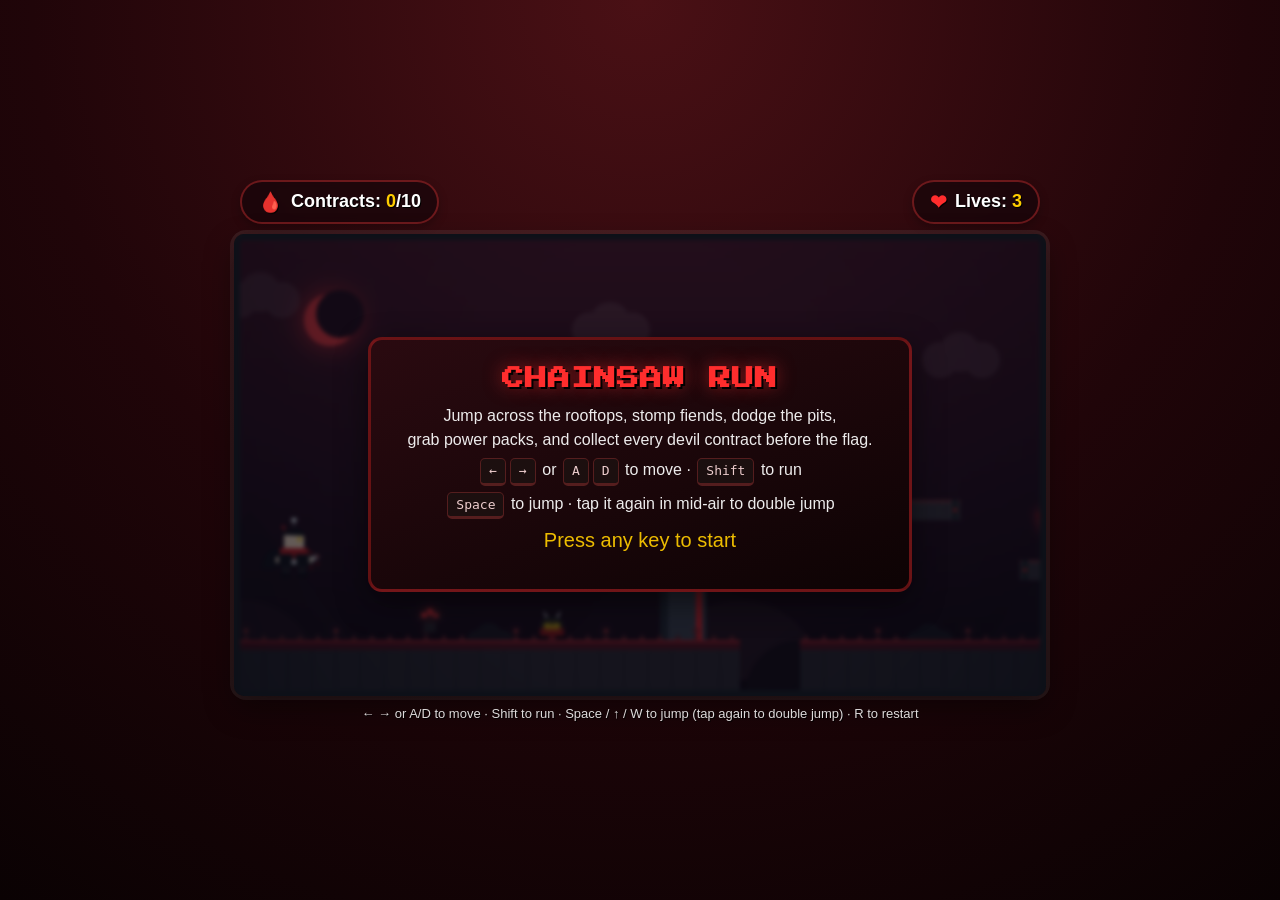
==== mariominigame.html @ 65b474d0 "Reskin start page and interface with Chainsaw Man-style chibi hero Retheme the title screen, HUD, an" ====
<!DOCTYPE html>
<html lang="en">
<head>
<meta charset="UTF-8">
<title>Chainsaw Run - Slice & Collect Contracts</title>
<link rel="preconnect" href="https://fonts.googleapis.com">
<link rel="preconnect" href="https://fonts.gstatic.com" crossorigin>
<link href="https://fonts.googleapis.com/css2?family=Press+Start+2P&display=swap" rel="stylesheet">
<style>
  :root {
    --panel-bg: rgba(20, 6, 10, 0.65);
    --panel-border: rgba(255, 60, 60, 0.35);
    --gold: #ffcc00;
    --accent: #ff2d2d;
  }
  * { box-sizing: border-box; }
  html, body {
    margin: 0;
    padding: 0;
    height: 100%;
    overflow: hidden;
    font-family: 'Trebuchet MS', Arial, sans-serif;
    background: radial-gradient(circle at 50% 0%, #4a1015 0%, #200509 55%, #0a0203 100%);
  }
  #gameWrap {
    display: flex;
    flex-direction: column;
    align-items: center;
    justify-content: center;
    height: 100%;
    gap: 10px;
  }
  #hud {
    width: 800px;
    max-width: 95vw;
    display: flex;
    justify-content: space-between;
    align-items: center;
  }
  .badge {
    display: flex;
    align-items: center;
    gap: 8px;
    background: var(--panel-bg);
    border: 2px solid var(--panel-border);
    backdrop-filter: blur(4px);
    color: #fff;
    padding: 8px 16px;
    border-radius: 999px;
    font-size: 18px;
    font-weight: bold;
    text-shadow: 1px 1px 0 #000;
    box-shadow: 0 4px 10px rgba(0,0,0,0.25);
  }
  .badge .icon { font-size: 20px; }
  .badge .value { color: var(--gold); }
  #hearts .heart { color: var(--accent); }
  #canvasWrap {
    position: relative;
    border-radius: 12px;
    box-shadow: 0 12px 30px rgba(0,0,0,0.4), 0 0 0 4px rgba(255,255,255,0.08);
  }
  canvas {
    background: linear-gradient(#3a0e14, #180508);
    border: 6px solid #1a1a1a;
    border-radius: 10px;
    display: block;
    max-width: 95vw;
    image-rendering: pixelated;
  }
  .overlay {
    position: absolute;
    inset: 0;
    display: none;
    align-items: center;
    justify-content: center;
    background: rgba(5, 10, 25, 0.55);
    border-radius: 10px;
    backdrop-filter: blur(2px);
  }
  .overlay.visible { display: flex; }
  .card {
    background: linear-gradient(160deg, #2a0a10, #0d0304);
    border: 3px solid rgba(255,45,45,0.35);
    border-radius: 14px;
    padding: 28px 36px;
    text-align: center;
    color: #fff;
    box-shadow: 0 10px 30px rgba(0,0,0,0.5);
    animation: pop 0.25s ease-out;
    max-width: 90%;
  }
  @keyframes pop {
    from { transform: scale(0.85); opacity: 0; }
    to { transform: scale(1); opacity: 1; }
  }
  .card h1 {
    font-family: 'Press Start 2P', monospace;
    font-size: 22px;
    margin: 0 0 14px;
    color: var(--accent);
    text-shadow: 2px 2px 0 #000, 0 0 18px rgba(255,45,45,0.55);
    letter-spacing: 1px;
  }
  .card p {
    margin: 6px 0;
    font-size: 16px;
    line-height: 1.5;
    opacity: 0.92;
  }
  .card .kbd {
    display: inline-block;
    background: #1c1010;
    border: 1px solid #5a2020;
    border-bottom-width: 3px;
    border-radius: 5px;
    padding: 2px 8px;
    font-size: 13px;
    font-family: monospace;
    color: #ffdede;
    margin: 0 2px;
  }
  .card .big {
    font-size: 20px;
    margin-top: 4px;
    color: var(--gold);
  }
  #controls {
    color: #fff;
    text-shadow: 1px 1px 0 #000;
    font-size: 13px;
    text-align: center;
    opacity: 0.85;
  }
</style>
</head>
<body>
<div id="gameWrap">
  <div id="hud">
    <div class="badge"><span class="icon">🩸</span><span>Contracts: <span class="value" id="starCount">0</span>/<span id="starTotal">0</span></span></div>
    <div class="badge" id="hearts"><span class="icon heart">❤</span><span>Lives: <span class="value" id="lives">3</span></span></div>
  </div>
  <div id="canvasWrap">
    <canvas id="game" width="800" height="450"></canvas>
    <div id="titleOverlay" class="overlay visible">
      <div class="card">
        <h1>CHAINSAW RUN</h1>
        <p>Jump across the rooftops, stomp fiends, dodge the pits,<br>grab power packs, and collect every devil contract before the flag.</p>
        <p><span class="kbd">&larr;</span><span class="kbd">&rarr;</span> or <span class="kbd">A</span><span class="kbd">D</span> to move &middot; <span class="kbd">Shift</span> to run</p>
        <p><span class="kbd">Space</span> to jump &middot; tap it again in mid-air to double jump</p>
        <p class="big">Press any key to start</p>
      </div>
    </div>
    <div id="msgOverlay" class="overlay">
      <div class="card">
        <h1 id="msgTitle">GAME OVER</h1>
        <p id="msgBody"></p>
        <p class="big">Press <span class="kbd">R</span> to restart</p>
      </div>
    </div>
  </div>
  <div id="controls">&larr; &rarr; or A/D to move &middot; Shift to run &middot; Space / &uarr; / W to jump (tap again to double jump) &middot; R to restart</div>
</div>

<script>
const canvas = document.getElementById('game');
const ctx = canvas.getContext('2d');
const starCountEl = document.getElementById('starCount');
const starTotalEl = document.getElementById('starTotal');
const livesEl = document.getElementById('lives');
const titleOverlay = document.getElementById('titleOverlay');
const msgOverlay = document.getElementById('msgOverlay');
const msgTitle = document.getElementById('msgTitle');
const msgBody = document.getElementById('msgBody');

const GRAVITY = 0.6;
const FRICTION = 0.8;
const WALK_SPEED = 4;
const RUN_SPEED = 7.5;
const JUMP_FORCE = -12.5;
const DOUBLE_JUMP_FORCE = -10.5;

// World is wider than the canvas; camera scrolls horizontally.
const WORLD_WIDTH = 2400;
const GROUND_Y = 400;

let keys = {};
window.addEventListener('keydown', e => {
  keys[e.key.toLowerCase()] = true;
  if (e.key === ' ') e.preventDefault();

  if (gameState === 'title' && e.key.toLowerCase() !== 'r') {
    gameState = 'playing';
    titleOverlay.classList.remove('visible');
    jumpKeyWasDown = true; // don't let the key that starts the game also count as a jump
  }
  if (e.key.toLowerCase() === 'r') restart();
});
window.addEventListener('keyup', e => keys[e.key.toLowerCase()] = false);
canvas.addEventListener('click', () => {
  if (gameState === 'title') {
    gameState = 'playing';
    titleOverlay.classList.remove('visible');
  }
});

// ---- Level layout ----
// Platforms: x, y, width, height
const platforms = [
  { x: 0,    y: GROUND_Y, w: 500,  h: 50 },
  { x: 560,  y: GROUND_Y, w: 260,  h: 50 },
  { x: 900,  y: GROUND_Y, w: 400,  h: 50 },
  { x: 1380, y: GROUND_Y, w: 300,  h: 50 },
  { x: 1760, y: GROUND_Y, w: 640,  h: 50 },
  // floating platforms
  { x: 250,  y: 300, w: 100, h: 20 },
  { x: 620,  y: 260, w: 100, h: 20 },
  { x: 780,  y: 320, w: 90,  h: 20 },
  { x: 1000, y: 280, w: 110, h: 20 },
  { x: 1200, y: 220, w: 100, h: 20 },
  { x: 1450, y: 300, w: 100, h: 20 },
  { x: 1600, y: 240, w: 100, h: 20 },
  { x: 1900, y: 300, w: 120, h: 20 },
  { x: 2100, y: 250, w: 100, h: 20 },
];

// Gaps (pits) - defined as x ranges where there's no ground so falling = death
const pits = [
  { x1: 500, x2: 560 },
  { x1: 820, x2: 900 },
  { x1: 1300, x2: 1380 },
  { x1: 1680, x2: 1760 },
];

// Stars to collect
let stars = [
  { x: 280, y: 260, taken: false },
  { x: 650, y: 220, taken: false },
  { x: 810, y: 280, taken: false },
  { x: 1030, y: 240, taken: false },
  { x: 1230, y: 180, taken: false },
  { x: 1480, y: 260, taken: false },
  { x: 1630, y: 200, taken: false },
  { x: 1930, y: 260, taken: false },
  { x: 2130, y: 210, taken: false },
  { x: 2300, y: 350, taken: false },
];
starTotalEl.textContent = stars.length;

// Mushrooms: grow the player and grant one hit of protection against enemies
let mushrooms = [
  { x: 190, y: GROUND_Y - 20, taken: false },
  { x: 950, y: GROUND_Y - 20, taken: false },
  { x: 1420, y: 270, taken: false },
  { x: 2000, y: GROUND_Y - 20, taken: false },
];

// Goombas that patrol a fixed range and must be jumped on or avoided
const PLAYER_SMALL = { w: 28, h: 36 };
const PLAYER_BIG = { w: 30, h: 48 };
const ENEMY_SPEED = 1.3;
function makeEnemies() {
  return [
    { x: 300, y: GROUND_Y - 24, w: 24, h: 24, minX: 260, maxX: 460, vx: ENEMY_SPEED, alive: true },
    { x: 950, y: GROUND_Y - 24, w: 24, h: 24, minX: 910, maxX: 1260, vx: ENEMY_SPEED, alive: true },
    { x: 1420, y: GROUND_Y - 24, w: 24, h: 24, minX: 1390, maxX: 1650, vx: -ENEMY_SPEED, alive: true },
    { x: 1900, y: GROUND_Y - 24, w: 24, h: 24, minX: 1780, maxX: 2350, vx: ENEMY_SPEED, alive: true },
  ];
}
let enemies = makeEnemies();

// Simple flagpole goal at the end
const goal = { x: 2350, y: 250, w: 20, h: 150 };

let camX = 0;
let gameState = 'title'; // title, playing, won, dead
let particles = [];
let jumpKeyWasDown = false;

function createPlayer() {
  return {
    x: 40, y: 300, w: PLAYER_SMALL.w, h: PLAYER_SMALL.h,
    vx: 0, vy: 0,
    onGround: false,
    facing: 1,
    starsCollected: 0,
    lives: 3,
    walkPhase: 0,
    jumpsUsed: 0,
    big: false,
    invuln: 0,
  };
}
let player = createPlayer();

function resetPlayerPosition(p) {
  p.x = 40; p.y = 300; p.vx = 0; p.vy = 0;
}

function growPlayer(p) {
  if (p.big) return;
  p.big = true;
  const oldH = p.h;
  p.w = PLAYER_BIG.w;
  p.h = PLAYER_BIG.h;
  p.y -= (p.h - oldH);
}

function shrinkPlayer(p) {
  if (!p.big) return;
  p.big = false;
  const oldH = p.h;
  p.w = PLAYER_SMALL.w;
  p.h = PLAYER_SMALL.h;
  p.y += (oldH - p.h);
}

function rectsOverlap(a, b) {
  return a.x < b.x + b.w && a.x + a.w > b.x && a.y < b.y + b.h && a.y + a.h > b.y;
}

function spawnBurst(x, y, color) {
  for (let i = 0; i < 10; i++) {
    const angle = (Math.PI * 2 / 10) * i;
    particles.push({
      x, y,
      vx: Math.cos(angle) * (1.5 + Math.random() * 1.5),
      vy: Math.sin(angle) * (1.5 + Math.random() * 1.5),
      life: 1,
      color,
    });
  }
}

function updateParticles() {
  for (const p of particles) {
    p.x += p.vx;
    p.y += p.vy;
    p.vy += 0.1;
    p.life -= 0.03;
  }
  particles = particles.filter(p => p.life > 0);
}

function update() {
  if (gameState !== 'playing') { updateParticles(); return; }

  const running = keys['shift'];
  const maxSpeed = running ? RUN_SPEED : WALK_SPEED;

  // Horizontal input
  let moving = false;
  if (keys['arrowleft'] || keys['a']) {
    player.vx -= running ? 1.6 : 1;
    player.facing = -1;
    moving = true;
  }
  if (keys['arrowright'] || keys['d']) {
    player.vx += running ? 1.6 : 1;
    player.facing = 1;
    moving = true;
  }
  player.vx *= FRICTION;
  if (Math.abs(player.vx) > maxSpeed) player.vx = maxSpeed * Math.sign(player.vx);

  if (moving && player.onGround) player.walkPhase += running ? 0.55 : 0.35;

  // Jump / double jump (edge-triggered so holding the key doesn't chain-jump)
  const jumpPressed = keys['arrowup'] || keys['w'] || keys[' '];
  if (jumpPressed && !jumpKeyWasDown) {
    if (player.onGround) {
      player.vy = JUMP_FORCE;
      player.onGround = false;
      player.jumpsUsed = 1;
    } else if (player.jumpsUsed < 2) {
      player.vy = DOUBLE_JUMP_FORCE;
      player.jumpsUsed = 2;
      spawnBurst(player.x - camX + player.w / 2, player.y + player.h / 2, '255, 255, 255');
    }
  }
  jumpKeyWasDown = jumpPressed;

  // Gravity
  player.vy += GRAVITY;
  if (player.vy > 15) player.vy = 15;

  // Move horizontally then resolve collisions
  player.x += player.vx;
  player.onGround = false;

  for (const p of platforms) {
    if (rectsOverlap(player, p)) {
      // Resolve based on overlap direction (simple approach)
      const overlapLeft = (player.x + player.w) - p.x;
      const overlapRight = (p.x + p.w) - player.x;
      if (player.vx > 0 && overlapLeft < 20) {
        player.x = p.x - player.w;
      } else if (player.vx < 0 && overlapRight < 20) {
        player.x = p.x + p.w;
      }
    }
  }

  // Move vertically then resolve collisions
  player.y += player.vy;
  for (const p of platforms) {
    if (rectsOverlap(player, p)) {
      if (player.vy > 0) {
        // landing on top
        player.y = p.y - player.h;
        player.vy = 0;
        player.onGround = true;
        player.jumpsUsed = 0;
      } else if (player.vy < 0) {
        // hit head
        player.y = p.y + p.h;
        player.vy = 0;
      }
    }
  }

  // Fell into a pit or off the world -> lose a life
  const inPit = pits.some(pit => player.x + player.w/2 > pit.x1 && player.x + player.w/2 < pit.x2);
  if (player.y > 500 || (inPit && player.y > GROUND_Y)) {
    loseLife();
  }

  // World bounds
  if (player.x < 0) player.x = 0;
  if (player.x + player.w > WORLD_WIDTH) player.x = WORLD_WIDTH - player.w;

  // Star collection
  for (const s of stars) {
    if (!s.taken) {
      const starBox = { x: s.x - 12, y: s.y - 12, w: 24, h: 24 };
      if (rectsOverlap(player, starBox)) {
        s.taken = true;
        player.starsCollected++;
        starCountEl.textContent = player.starsCollected;
        spawnBurst(s.x - camX, s.y, '255, 45, 45');
      }
    }
  }

  // Mushroom collection - grows the player and grants a hit of protection
  for (const m of mushrooms) {
    if (!m.taken) {
      const mBox = { x: m.x - 12, y: m.y - 12, w: 24, h: 24 };
      if (rectsOverlap(player, mBox)) {
        m.taken = true;
        growPlayer(player);
        spawnBurst(m.x - camX, m.y, '220, 60, 60');
      }
    }
  }

  if (player.invuln > 0) player.invuln--;

  // Enemies: patrol, get stomped from above, or damage the player on contact
  for (const en of enemies) {
    if (!en.alive) continue;
    en.x += en.vx;
    if (en.x < en.minX) { en.x = en.minX; en.vx = Math.abs(en.vx); }
    if (en.x + en.w > en.maxX) { en.x = en.maxX - en.w; en.vx = -Math.abs(en.vx); }

    if (rectsOverlap(player, en)) {
      const stomping = player.vy > 0 && (player.y + player.h - en.y) < 14;
      if (stomping) {
        en.alive = false;
        player.vy = JUMP_FORCE * 0.55;
        spawnBurst(en.x - camX + en.w / 2, en.y, '120, 20, 20');
      } else if (player.invuln <= 0) {
        const knockDir = (player.x + player.w / 2 < en.x + en.w / 2) ? -1 : 1;
        if (player.big) {
          shrinkPlayer(player);
          player.invuln = 90;
          player.vx = knockDir * 6;
          player.vy = -6;
        } else {
          loseLife();
          player.invuln = 90;
          player.vx = knockDir * 6;
          player.vy = -6;
        }
      }
    }
  }

  // Goal check
  if (rectsOverlap(player, goal)) {
    winGame();
  }

  // Camera follows player, clamped to world
  camX = player.x - 300;
  if (camX < 0) camX = 0;
  if (camX > WORLD_WIDTH - canvas.width) camX = WORLD_WIDTH - canvas.width;

  updateParticles();
}

function loseLife() {
  player.lives--;
  livesEl.textContent = player.lives;
  if (player.lives <= 0) {
    gameState = 'dead';
    showMessage('GAME OVER', 'You ran out of lives. Contracts collected: ' + player.starsCollected + '/' + stars.length);
  } else {
    resetPlayerPosition(player);
    shrinkPlayer(player);
    player.invuln = 90;
  }
}

function winGame() {
  gameState = 'won';
  showMessage('CONTRACT CLEARED!', 'You reached the flag with ' + player.starsCollected + '/' + stars.length + ' contracts.');
}

function showMessage(title, body) {
  msgTitle.textContent = title;
  msgBody.textContent = body;
  msgOverlay.classList.add('visible');
}
function hideMessage() {
  msgOverlay.classList.remove('visible');
}

function restart() {
  player = createPlayer();
  stars.forEach(s => s.taken = false);
  mushrooms.forEach(m => m.taken = false);
  enemies = makeEnemies();
  starCountEl.textContent = 0;
  livesEl.textContent = player.lives;
  particles = [];
  jumpKeyWasDown = false;
  gameState = 'playing';
  titleOverlay.classList.remove('visible');
  hideMessage();
}

function drawSky() {
  const grad = ctx.createLinearGradient(0, 0, 0, canvas.height);
  grad.addColorStop(0, '#4a1420');
  grad.addColorStop(0.55, '#2a0d16');
  grad.addColorStop(1, '#130509');
  ctx.fillStyle = grad;
  ctx.fillRect(0, 0, canvas.width, canvas.height);
}

function drawSun() {
  ctx.save();
  ctx.translate(90, 80);
  ctx.fillStyle = 'rgba(255, 60, 60, 0.85)';
  ctx.shadowColor = 'rgba(255, 45, 45, 0.9)';
  ctx.shadowBlur = 28;
  ctx.beginPath();
  ctx.arc(0, 0, 26, 0, Math.PI * 2);
  ctx.fill();
  // crescent shadow bite to read as a blood moon
  ctx.shadowBlur = 0;
  ctx.fillStyle = '#2a0d16';
  ctx.beginPath();
  ctx.arc(10, -6, 24, 0, Math.PI * 2);
  ctx.fill();
  ctx.restore();
}

function drawBirds(t) {
  ctx.strokeStyle = 'rgba(255, 45, 45, 0.35)';
  ctx.lineWidth = 2;
  for (let i = 0; i < 4; i++) {
    const bx = (i * 300 - camX * 0.6 + t / 40) % (WORLD_WIDTH + 300) - 50;
    const by = 100 + (i % 2) * 40 + Math.sin(t / 400 + i) * 6;
    ctx.beginPath();
    ctx.moveTo(bx - 8, by);
    ctx.quadraticCurveTo(bx - 4, by - 6, bx, by);
    ctx.quadraticCurveTo(bx + 4, by - 6, bx + 8, by);
    ctx.stroke();
  }
}

function drawMountains() {
  ctx.fillStyle = 'rgba(30, 12, 18, 0.6)';
  for (let i = 0; i < 5; i++) {
    const mx = (i * 420 - camX * 0.15) % (WORLD_WIDTH + 420) - 100;
    ctx.beginPath();
    ctx.moveTo(mx, GROUND_Y + 10);
    ctx.lineTo(mx + 110, GROUND_Y - 130);
    ctx.lineTo(mx + 220, GROUND_Y + 10);
    ctx.closePath();
    ctx.fill();
  }
}

function drawBackgroundPipes() {
  const pipeXs = [420, 1150, 1980];
  for (const px of pipeXs) {
    const drawX = px - camX * 0.55;
    if (drawX < -80 || drawX > canvas.width + 80) continue;
    const pw = 46, ph = 90, py = GROUND_Y - ph + 20;
    ctx.fillStyle = '#3a3a3f';
    ctx.fillRect(drawX, py + 14, pw, ph - 14);
    ctx.fillStyle = '#232326';
    ctx.fillRect(drawX, py + 14, 8, ph - 14);
    ctx.fillStyle = '#c81e1e';
    ctx.fillRect(drawX + pw - 10, py + 14, 6, ph - 14);
    ctx.fillStyle = '#3a3a3f';
    ctx.fillRect(drawX - 6, py, pw + 12, 18);
    ctx.fillStyle = '#232326';
    ctx.fillRect(drawX - 6, py, 8, 18);
    ctx.fillStyle = '#c81e1e';
    ctx.fillRect(drawX + pw - 4, py, 6, 18);
  }
}

function drawCastle() {
  const baseX = goal.x + 90 - camX;
  if (baseX < -200 || baseX > canvas.width + 200) return;
  const w = 170, h = 130, y = GROUND_Y - h + 20;
  ctx.fillStyle = '#3a2c30';
  ctx.fillRect(baseX, y, w, h);
  ctx.fillStyle = 'rgba(255,45,45,0.06)';
  for (let bx = 0; bx < w; bx += 20) ctx.fillRect(baseX + bx, y, 1, h);
  // crenellations
  ctx.fillStyle = '#3a2c30';
  for (let cx = 0; cx < w; cx += 24) {
    ctx.fillRect(baseX + cx, y - 14, 16, 14);
  }
  // door
  ctx.fillStyle = '#0d0607';
  ctx.beginPath();
  ctx.moveTo(baseX + w/2 - 16, y + h);
  ctx.lineTo(baseX + w/2 - 16, y + h - 40);
  ctx.quadraticCurveTo(baseX + w/2, y + h - 60, baseX + w/2 + 16, y + h - 40);
  ctx.lineTo(baseX + w/2 + 16, y + h);
  ctx.closePath();
  ctx.fill();
  // small side tower
  ctx.fillStyle = '#2c2124';
  ctx.fillRect(baseX - 30, y + 30, 30, h - 30);
  for (let cx = 0; cx < 30; cx += 15) ctx.fillRect(baseX - 30 + cx, y + 16, 12, 14);
  // glowing red window
  ctx.fillStyle = '#ff2d2d';
  ctx.shadowColor = 'rgba(255,45,45,0.8)';
  ctx.shadowBlur = 10;
  ctx.fillRect(baseX + w/2 - 8, y + 24, 16, 16);
  ctx.shadowBlur = 0;
}

function drawBackgroundHills() {
  ctx.fillStyle = '#241014';
  for (let i = 0; i < 6; i++) {
    const hx = (i * 500 - camX * 0.3) % (WORLD_WIDTH + 500);
    ctx.beginPath();
    ctx.arc(hx, GROUND_Y + 40, 80, Math.PI, 0);
    ctx.fill();
  }
  ctx.fillStyle = '#180a0d';
  for (let i = 0; i < 6; i++) {
    const hx = (i * 500 - camX * 0.3) % (WORLD_WIDTH + 500) + 60;
    ctx.beginPath();
    ctx.arc(hx, GROUND_Y + 55, 55, Math.PI, 0);
    ctx.fill();
  }
  // smog haze drifting in place of clouds
  ctx.fillStyle = 'rgba(120, 80, 90, 0.35)';
  for (let i = 0; i < 8; i++) {
    const cx = (i * 350 - camX * 0.5) % (WORLD_WIDTH + 350);
    const cy = 60 + (i % 3) * 30;
    drawCloud(cx, cy);
  }
}

function drawCloud(x, y) {
  ctx.beginPath();
  ctx.arc(x, y, 18, 0, Math.PI * 2);
  ctx.arc(x + 20, y - 8, 20, 0, Math.PI * 2);
  ctx.arc(x + 42, y, 18, 0, Math.PI * 2);
  ctx.fill();
}

function drawBush(drawX, y) {
  ctx.fillStyle = '#1e1618';
  ctx.beginPath();
  ctx.arc(drawX, y, 10, Math.PI, 0);
  ctx.arc(drawX + 12, y - 4, 13, Math.PI, 0);
  ctx.arc(drawX + 26, y, 10, Math.PI, 0);
  ctx.fill();
}

function drawPlatforms() {
  for (const p of platforms) {
    const drawX = p.x - camX;
    if (drawX + p.w < 0 || drawX > canvas.width) continue;
    const isGround = p.y === GROUND_Y;

    if (isGround) {
      // cracked concrete street with rebar seams
      ctx.fillStyle = '#2b2325';
      ctx.fillRect(drawX, p.y, p.w, p.h);
      ctx.strokeStyle = 'rgba(0,0,0,0.3)';
      ctx.lineWidth = 1;
      for (let bx = 0; bx < p.w; bx += 24) {
        ctx.beginPath();
        ctx.moveTo(drawX + bx, p.y + 10);
        ctx.lineTo(drawX + bx, p.y + p.h);
        ctx.stroke();
      }
      ctx.fillStyle = '#4a1015';
      ctx.fillRect(drawX, p.y, p.w, 10);
      ctx.fillStyle = 'rgba(255,45,45,0.35)';
      ctx.fillRect(drawX, p.y, p.w, 3);

      // rusty spikes + occasional warning-light along the top edge
      for (let gx = 6; gx < p.w - 6; gx += 18) {
        const wx = p.x + gx;
        ctx.fillStyle = '#5a2020';
        ctx.beginPath();
        ctx.moveTo(drawX + gx - 3, p.y);
        ctx.lineTo(drawX + gx, p.y - 6);
        ctx.lineTo(drawX + gx + 3, p.y);
        ctx.fill();
        if (Math.floor(wx / 18) % 5 === 0) {
          ctx.fillStyle = '#1a1a1a';
          ctx.beginPath();
          ctx.arc(drawX + gx, p.y - 9, 3, 0, Math.PI * 2);
          ctx.fill();
          ctx.fillStyle = '#ff2d2d';
          ctx.shadowColor = 'rgba(255,45,45,0.9)';
          ctx.shadowBlur = 6;
          ctx.beginPath();
          ctx.arc(drawX + gx, p.y - 9, 1.4, 0, Math.PI * 2);
          ctx.fill();
          ctx.shadowBlur = 0;
        }
      }
      // foreground debris pile every so often
      if (p.w > 90) drawBush(drawX + p.w / 2 - 13, p.y);
    } else {
      // floating scaffolding platform
      ctx.fillStyle = '#3f3436';
      ctx.fillRect(drawX, p.y, p.w, p.h);
      ctx.strokeStyle = 'rgba(0,0,0,0.3)';
      ctx.lineWidth = 1;
      for (let gy = 4; gy < p.h; gy += 6) {
        ctx.beginPath();
        ctx.moveTo(drawX + 3, p.y + gy);
        ctx.lineTo(drawX + p.w - 3, p.y + gy);
        ctx.stroke();
      }
      ctx.fillStyle = 'rgba(255,45,45,0.25)';
      ctx.fillRect(drawX, p.y, p.w, 3);
      // metal end brackets
      ctx.fillStyle = '#232323';
      ctx.fillRect(drawX + 2, p.y, 6, p.h);
      ctx.fillRect(drawX + p.w - 8, p.y, 6, p.h);
      ctx.fillStyle = '#c81e1e';
      ctx.beginPath();
      ctx.arc(drawX + 5, p.y + p.h / 2, 2, 0, Math.PI * 2);
      ctx.arc(drawX + p.w - 5, p.y + p.h / 2, 2, 0, Math.PI * 2);
      ctx.fill();
    }
  }
}

function drawStar(x, y, taken, t) {
  if (taken) return;
  const drawX = x - camX;
  if (drawX < -30 || drawX > canvas.width + 30) return;
  const bob = Math.sin(t / 300 + x) * 4;
  const scale = 1 + Math.sin(t / 200 + x) * 0.12;
  ctx.save();
  ctx.translate(drawX, y + bob);
  ctx.scale(scale, scale);
  ctx.shadowColor = 'rgba(255, 45, 45, 0.85)';
  ctx.shadowBlur = 12;
  ctx.fillStyle = '#ff2d2d';
  ctx.strokeStyle = '#7a0d0d';
  ctx.lineWidth = 2;
  ctx.beginPath();
  for (let i = 0; i < 5; i++) {
    const angle = (Math.PI * 2 / 5) * i - Math.PI / 2;
    const outerX = Math.cos(angle) * 12;
    const outerY = Math.sin(angle) * 12;
    const innerAngle = angle + Math.PI / 5;
    const innerX = Math.cos(innerAngle) * 5;
    const innerY = Math.sin(innerAngle) * 5;
    if (i === 0) ctx.moveTo(outerX, outerY);
    else ctx.lineTo(outerX, outerY);
    ctx.lineTo(innerX, innerY);
  }
  ctx.closePath();
  ctx.fill();
  ctx.stroke();
  ctx.restore();
}

function drawParticles() {
  for (const p of particles) {
    ctx.fillStyle = `rgba(${p.color}, ${Math.max(p.life, 0)})`;
    ctx.beginPath();
    ctx.arc(p.x, p.y, 3, 0, Math.PI * 2);
    ctx.fill();
  }
}

function drawMushroom(x, y, taken) {
  if (taken) return;
  const drawX = x - camX;
  if (drawX < -30 || drawX > canvas.width + 30) return;
  ctx.save();
  ctx.translate(drawX, y);
  // canister body
  ctx.fillStyle = '#2a2020';
  ctx.fillRect(-6, 2, 12, 10);
  // devil-pact cap, glowing red
  ctx.fillStyle = '#1a1414';
  ctx.beginPath();
  ctx.arc(0, 0, 12, Math.PI, 0);
  ctx.fill();
  ctx.fillStyle = '#ff2d2d';
  ctx.shadowColor = 'rgba(255,45,45,0.9)';
  ctx.shadowBlur = 8;
  ctx.beginPath();
  ctx.arc(-6, -5, 2.6, 0, Math.PI * 2);
  ctx.arc(6, -5, 2.6, 0, Math.PI * 2);
  ctx.arc(0, -9, 2.6, 0, Math.PI * 2);
  ctx.fill();
  ctx.shadowBlur = 0;
  ctx.restore();
}

function drawEnemies() {
  for (const en of enemies) {
    if (!en.alive) continue;
    const drawX = en.x - camX;
    if (drawX + en.w < 0 || drawX > canvas.width) continue;
    ctx.save();
    ctx.translate(drawX + en.w / 2, en.y + en.h / 2);
    // small horns
    ctx.fillStyle = '#e8e8e8';
    ctx.beginPath();
    ctx.moveTo(-6, -en.h / 2 + 2); ctx.lineTo(-9, -en.h / 2 - 6); ctx.lineTo(-3, -en.h / 2 + 3);
    ctx.moveTo(6, -en.h / 2 + 2); ctx.lineTo(9, -en.h / 2 - 6); ctx.lineTo(3, -en.h / 2 + 3);
    ctx.fill();
    // body
    ctx.fillStyle = '#1a1414';
    ctx.beginPath();
    ctx.arc(0, 0, en.w / 2, Math.PI, 0);
    ctx.fill();
    ctx.fillStyle = '#7a1010';
    ctx.fillRect(-en.w / 2, 0, en.w, en.h / 2 - 2);
    // feet
    ctx.fillStyle = '#0d0808';
    ctx.fillRect(-en.w / 2, en.h / 2 - 4, 8, 4);
    ctx.fillRect(en.w / 2 - 8, en.h / 2 - 4, 8, 4);
    // glowing eyes
    ctx.fillStyle = '#ffcc00';
    ctx.shadowColor = 'rgba(255,204,0,0.9)';
    ctx.shadowBlur = 5;
    ctx.beginPath();
    ctx.arc(-4, -2, 3, 0, Math.PI * 2);
    ctx.arc(4, -2, 3, 0, Math.PI * 2);
    ctx.fill();
    ctx.shadowBlur = 0;
    ctx.fillStyle = '#1a1a1a';
    ctx.beginPath();
    ctx.arc(-4, -1, 1.4, 0, Math.PI * 2);
    ctx.arc(4, -1, 1.4, 0, Math.PI * 2);
    ctx.fill();
    // angry brows
    ctx.strokeStyle = '#1a1a1a';
    ctx.lineWidth = 1.5;
    ctx.beginPath();
    ctx.moveTo(-7, -6); ctx.lineTo(-1, -4);
    ctx.moveTo(7, -6); ctx.lineTo(1, -4);
    ctx.stroke();
    ctx.restore();
  }
}

function drawGoalFlag() {
  const drawX = goal.x - camX;
  ctx.fillStyle = '#3a3a3f';
  ctx.fillRect(drawX, goal.y - goal.h + 20, 4, goal.h);
  ctx.beginPath();
  ctx.arc(drawX + 2, goal.y - goal.h + 18, 5, 0, Math.PI * 2);
  ctx.fillStyle = '#ff2d2d';
  ctx.shadowColor = 'rgba(255,45,45,0.9)';
  ctx.shadowBlur = 10;
  ctx.fill();
  ctx.shadowBlur = 0;
  ctx.fillStyle = '#161113';
  const wave = Math.sin(Date.now() / 250) * 4;
  ctx.beginPath();
  ctx.moveTo(drawX + 4, goal.y - goal.h + 25);
  ctx.quadraticCurveTo(drawX + 20 + wave, goal.y - goal.h + 31, drawX + 34, goal.y - goal.h + 38);
  ctx.quadraticCurveTo(drawX + 20 + wave, goal.y - goal.h + 45, drawX + 4, goal.y - goal.h + 51);
  ctx.closePath();
  ctx.fill();
  // chainsaw-tooth emblem on the flag
  ctx.strokeStyle = '#ff2d2d';
  ctx.lineWidth = 2;
  ctx.beginPath();
  ctx.moveTo(drawX + 10, goal.y - goal.h + 38);
  ctx.lineTo(drawX + 26, goal.y - goal.h + 38);
  ctx.stroke();
  for (let tx = 10; tx < 26; tx += 4) {
    ctx.beginPath();
    ctx.moveTo(drawX + tx, goal.y - goal.h + 38);
    ctx.lineTo(drawX + tx + 2, goal.y - goal.h + 34);
    ctx.stroke();
  }
}

function drawPlayer() {
  const drawX = player.x - camX;
  const drawY = player.y;
  const squash = Math.max(-0.25, Math.min(0.25, player.vy / 30));
  ctx.save();
  ctx.translate(drawX + player.w / 2, drawY + player.h / 2);
  ctx.scale(player.facing * (1 - squash * 0.3), 1 + squash * 0.3);

  const legSwing = player.onGround ? Math.sin(player.walkPhase) * 6 : 0;
  const w = player.w, h = player.h;
  const jacketFlap = Math.sin(Date.now() / 150) * 5 + player.vx * 1.5;
  const chainSpin = Date.now() / 40;

  // trailing jacket hem, behind the body
  ctx.fillStyle = '#161113';
  ctx.beginPath();
  ctx.moveTo(-w/2 + 2, -h/2 + 10);
  ctx.quadraticCurveTo(-w/2 - 10 - jacketFlap, -h/2 + 4, -w/2 - 14 - jacketFlap, h/2 - 8);
  ctx.quadraticCurveTo(-w/2 - 4, h/2 - 4, -w/2 + 2, h/2 - 14);
  ctx.closePath();
  ctx.fill();

  // boots
  ctx.fillStyle = '#0d0808';
  ctx.fillRect(-w/2 + 1, h/2 - 5 + Math.max(0, -legSwing * 0.3), 9, 6);
  ctx.fillRect(w/2 - 10, h/2 - 5 + Math.max(0, legSwing * 0.3), 9, 6);

  // legs (dark trousers)
  ctx.fillStyle = '#231a1c';
  ctx.fillRect(-w/2 + 2, h/2 - 13, 8, 11 + legSwing * 0.3);
  ctx.fillRect(w/2 - 10, h/2 - 13, 8, 11 - legSwing * 0.3);

  // hands
  ctx.fillStyle = '#ffe0c2';
  ctx.beginPath();
  ctx.arc(-w/2 - 1, 2 + legSwing * 0.4, 3.5, 0, Math.PI * 2);
  ctx.fill();

  // spinning chainsaw blade in the trailing hand, chibi mascot style
  ctx.save();
  ctx.translate(w/2 + 3, 2 - legSwing * 0.4);
  ctx.rotate(chainSpin);
  ctx.fillStyle = '#c9c9c9';
  ctx.fillRect(-2, -9, 4, 18);
  ctx.fillStyle = '#7a1010';
  for (let i = 0; i < 6; i++) {
    ctx.save();
    ctx.rotate((Math.PI * 2 / 6) * i);
    ctx.fillRect(-1.5, -9, 3, 3);
    ctx.restore();
  }
  ctx.restore();
  ctx.fillStyle = '#ffe0c2';
  ctx.beginPath();
  ctx.arc(w/2 + 1, 2 - legSwing * 0.4, 3.5, 0, Math.PI * 2);
  ctx.fill();

  // short black-and-red devil jacket
  ctx.fillStyle = '#161113';
  ctx.beginPath();
  ctx.moveTo(-w/2, -h/2 + 8);
  ctx.lineTo(-w/2 - 2, h/2 - 10);
  ctx.lineTo(w/2 + 2, h/2 - 10);
  ctx.lineTo(w/2, -h/2 + 8);
  ctx.closePath();
  ctx.fill();
  ctx.fillStyle = '#c81e1e';
  ctx.fillRect(-w/2, -h/2 + 8, w, 6);
  // ripcord chest zipper
  ctx.strokeStyle = '#ff2d2d';
  ctx.lineWidth = 1.5;
  ctx.beginPath();
  ctx.moveTo(0, -h/2 + 14);
  ctx.lineTo(0, h/2 - 12);
  ctx.stroke();
  ctx.fillStyle = '#e8e8e8';
  ctx.beginPath();
  ctx.arc(0, h/2 - 14, 2.5, 0, Math.PI * 2);
  ctx.fill();

  // collar knot at the neck (in front)
  ctx.fillStyle = '#c81e1e';
  ctx.beginPath();
  ctx.arc(0, -h/2 + 10, 5, 0, Math.PI * 2);
  ctx.fill();

  // head
  ctx.fillStyle = '#ffe0c2';
  ctx.fillRect(-w/2 + 4, -h/2 - 6, w - 8, 14);

  // wild spiky black hair with red tips
  ctx.fillStyle = '#161113';
  ctx.beginPath();
  ctx.moveTo(-w/2 + 3, -h/2 - 5);
  ctx.lineTo(-w/2 + 1, -h/2 - 13);
  ctx.lineTo(-w/2 + 6, -h/2 - 8);
  ctx.lineTo(-w/2 + 8, -h/2 - 14);
  ctx.lineTo(-w/2 + 11, -h/2 - 7);
  ctx.lineTo(-w/2 + 14, -h/2 - 13);
  ctx.lineTo(w/2 - 5, -h/2 - 9);
  ctx.lineTo(w/2 - 3, -h/2 - 4);
  ctx.closePath();
  ctx.fill();
  ctx.fillStyle = '#c81e1e';
  ctx.beginPath();
  ctx.moveTo(-w/2 + 1, -h/2 - 13);
  ctx.lineTo(-w/2 + 4, -h/2 - 15);
  ctx.lineTo(-w/2 + 6, -h/2 - 8);
  ctx.closePath();
  ctx.fill();

  // small ripcord-handle horn tuft, chainsaw-devil mascot signature
  ctx.strokeStyle = '#8c8c8c';
  ctx.lineWidth = 1.5;
  ctx.beginPath();
  ctx.moveTo(0, -h/2 - 14);
  ctx.lineTo(0, -h/2 - 19);
  ctx.stroke();
  ctx.fillStyle = '#e8e8e8';
  ctx.fillRect(-2.5, -h/2 - 22, 5, 4);

  // sharp yellow devil eye
  ctx.fillStyle = '#ffcc00';
  ctx.shadowColor = 'rgba(255,204,0,0.8)';
  ctx.shadowBlur = 4;
  ctx.fillRect(w/2 - 10, -h/2 - 2, 3, 3);
  ctx.shadowBlur = 0;

  ctx.restore();
}

function drawHUDVignette() {
  const grad = ctx.createRadialGradient(canvas.width/2, canvas.height/2, canvas.height/2.2, canvas.width/2, canvas.height/2, canvas.height);
  grad.addColorStop(0, 'rgba(0,0,0,0)');
  grad.addColorStop(1, 'rgba(0,0,0,0.25)');
  ctx.fillStyle = grad;
  ctx.fillRect(0, 0, canvas.width, canvas.height);
}

function draw() {
  const t = Date.now();
  ctx.clearRect(0, 0, canvas.width, canvas.height);
  drawSky();
  drawSun();
  drawBirds(t);
  drawMountains();
  drawBackgroundHills();
  drawBackgroundPipes();
  drawCastle();
  drawPlatforms();
  stars.forEach(s => drawStar(s.x, s.y, s.taken, t));
  mushrooms.forEach(m => drawMushroom(m.x, m.y, m.taken));
  drawEnemies();
  drawGoalFlag();
  if (player.invuln <= 0 || Math.floor(t / 80) % 2 === 0) drawPlayer();
  drawParticles();
  drawHUDVignette();
}

function loop() {
  update();
  draw();
  requestAnimationFrame(loop);
}
loop();
</script>
</body>
</html>
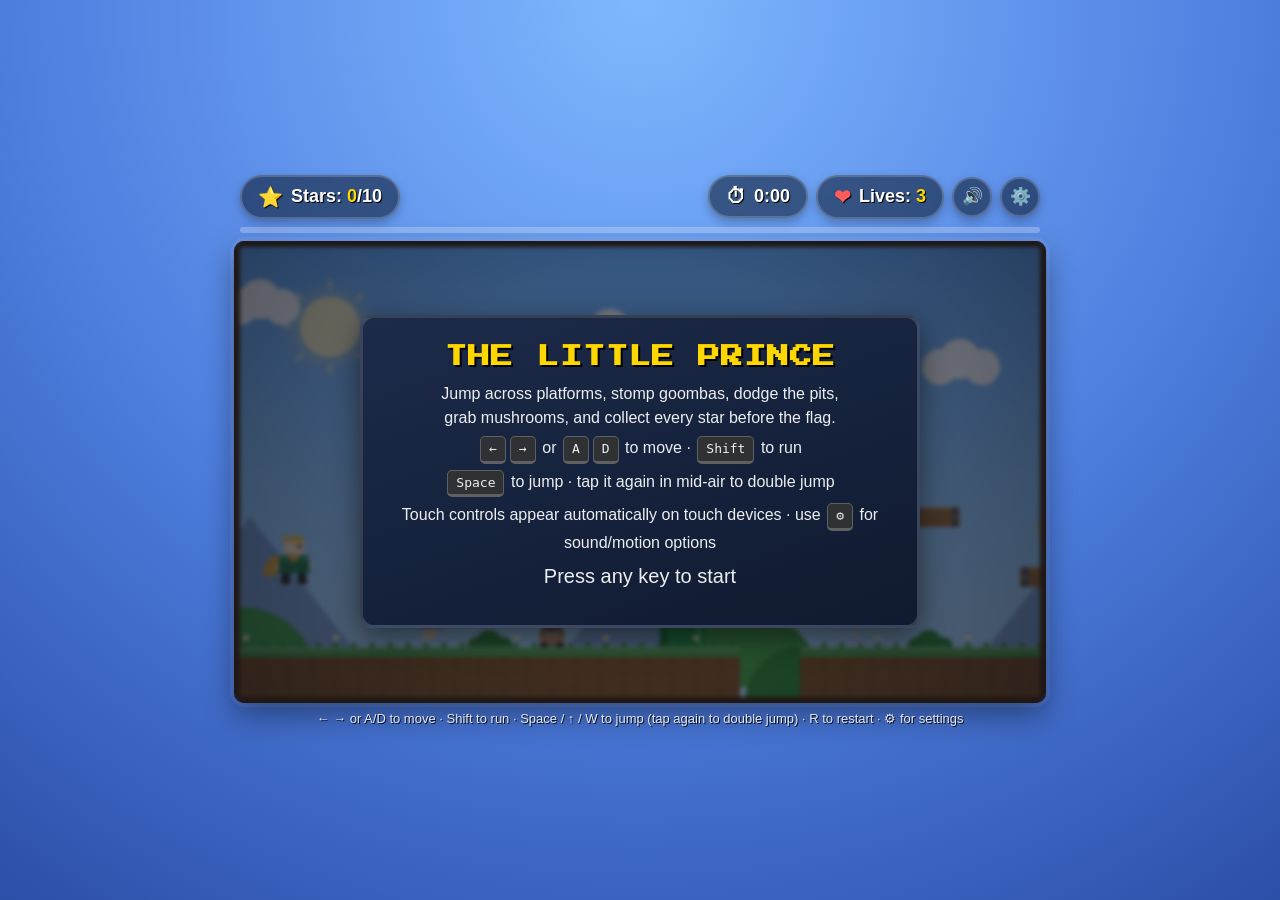
==== commit 53d747c0: "Fix moving-platform drop bug and fast-fall stomp misclassification; polish Round 2 of the 4-reviewer" ====
--- a/mariominigame.html
+++ b/mariominigame.html
@@ -2,16 +2,17 @@
 <html lang="en">
 <head>
 <meta charset="UTF-8">
-<title>Chainsaw Run - Slice & Collect Contracts</title>
+<meta name="viewport" content="width=device-width, initial-scale=1, viewport-fit=cover">
+<title>The Little Prince - Jump & Collect Stars</title>
 <link rel="preconnect" href="https://fonts.googleapis.com">
 <link rel="preconnect" href="https://fonts.gstatic.com" crossorigin>
 <link href="https://fonts.googleapis.com/css2?family=Press+Start+2P&display=swap" rel="stylesheet">
 <style>
   :root {
-    --panel-bg: rgba(20, 6, 10, 0.65);
-    --panel-border: rgba(255, 60, 60, 0.35);
-    --gold: #ffcc00;
-    --accent: #ff2d2d;
+    --panel-bg: rgba(10, 20, 40, 0.55);
+    --panel-border: rgba(255, 255, 255, 0.18);
+    --gold: #ffd700;
+    --accent: #ff5b5b;
   }
   * { box-sizing: border-box; }
   html, body {
@@ -20,15 +21,16 @@
     height: 100%;
     overflow: hidden;
     font-family: 'Trebuchet MS', Arial, sans-serif;
-    background: radial-gradient(circle at 50% 0%, #4a1015 0%, #200509 55%, #0a0203 100%);
+    background: radial-gradient(circle at 50% 0%, #7fb8ff 0%, #4f7fe0 55%, #2c4fa8 100%);
   }
   #gameWrap {
+    position: relative;
     display: flex;
     flex-direction: column;
     align-items: center;
     justify-content: center;
     height: 100%;
-    gap: 10px;
+    gap: 8px;
   }
   #hud {
     width: 800px;
@@ -36,6 +38,15 @@
     display: flex;
     justify-content: space-between;
     align-items: center;
+    flex-wrap: wrap;
+    gap: 8px;
+  }
+  #hudRight {
+    display: flex;
+    align-items: center;
+    gap: 8px;
+    flex-wrap: wrap;
+    justify-content: flex-end;
   }
   .badge {
     display: flex;
@@ -51,18 +62,53 @@
     font-weight: bold;
     text-shadow: 1px 1px 0 #000;
     box-shadow: 0 4px 10px rgba(0,0,0,0.25);
+    white-space: nowrap;
   }
   .badge .icon { font-size: 20px; }
   .badge .value { color: var(--gold); }
   #hearts .heart { color: var(--accent); }
+  .iconBtn {
+    width: 40px;
+    height: 40px;
+    border-radius: 50%;
+    background: var(--panel-bg);
+    border: 2px solid var(--panel-border);
+    color: #fff;
+    font-size: 17px;
+    line-height: 1;
+    cursor: pointer;
+    display: flex;
+    align-items: center;
+    justify-content: center;
+    box-shadow: 0 4px 10px rgba(0,0,0,0.25);
+  }
+  .iconBtn:hover { filter: brightness(1.15); }
+  .iconBtn:focus-visible, .touchBtn:focus-visible, input:focus-visible, button:focus-visible {
+    outline: 2px solid #fff;
+    outline-offset: 2px;
+  }
+  #progressBarWrap {
+    width: 800px;
+    max-width: 95vw;
+    height: 6px;
+    border-radius: 4px;
+    background: rgba(255,255,255,0.25);
+    overflow: hidden;
+  }
+  #progressBarFill {
+    height: 100%;
+    width: 0%;
+    background: linear-gradient(90deg, #ffd700, #ffb700);
+    transition: width 0.15s linear;
+  }
   #canvasWrap {
     position: relative;
     border-radius: 12px;
     box-shadow: 0 12px 30px rgba(0,0,0,0.4), 0 0 0 4px rgba(255,255,255,0.08);
   }
   canvas {
-    background: linear-gradient(#3a0e14, #180508);
-    border: 6px solid #1a1a1a;
+    background: linear-gradient(#5c94fc, #a8d8ff);
+    border: 6px solid #402a13;
     border-radius: 10px;
     display: block;
     max-width: 95vw;
@@ -80,26 +126,29 @@
   }
   .overlay.visible { display: flex; }
   .card {
-    background: linear-gradient(160deg, #2a0a10, #0d0304);
-    border: 3px solid rgba(255,45,45,0.35);
+    background: linear-gradient(160deg, #1c2b4a, #101a30);
+    border: 3px solid rgba(255,255,255,0.15);
     border-radius: 14px;
     padding: 28px 36px;
     text-align: center;
     color: #fff;
     box-shadow: 0 10px 30px rgba(0,0,0,0.5);
     animation: pop 0.25s ease-out;
-    max-width: 90%;
+    max-width: min(90%, 560px);
   }
   @keyframes pop {
     from { transform: scale(0.85); opacity: 0; }
     to { transform: scale(1); opacity: 1; }
+  }
+  @media (prefers-reduced-motion: reduce) {
+    .card { animation: none; }
   }
   .card h1 {
     font-family: 'Press Start 2P', monospace;
     font-size: 22px;
     margin: 0 0 14px;
-    color: var(--accent);
-    text-shadow: 2px 2px 0 #000, 0 0 18px rgba(255,45,45,0.55);
+    color: var(--gold);
+    text-shadow: 2px 2px 0 #000;
     letter-spacing: 1px;
   }
   .card p {
@@ -110,45 +159,174 @@
   }
   .card .kbd {
     display: inline-block;
-    background: #1c1010;
-    border: 1px solid #5a2020;
+    background: #333;
+    border: 1px solid #666;
     border-bottom-width: 3px;
     border-radius: 5px;
     padding: 2px 8px;
     font-size: 13px;
     font-family: monospace;
-    color: #ffdede;
+    color: #fff;
     margin: 0 2px;
   }
+  body.reduce-motion .card { animation: none; }
   .card .big {
     font-size: 20px;
     margin-top: 4px;
+  }
+  .card .best {
+    font-size: 14px;
     color: var(--gold);
-  }
+    opacity: 0.95;
+  }
+  .restartBtn {
+    margin-top: 12px;
+    background: var(--gold);
+    color: #201400;
+    border: none;
+    font-weight: bold;
+    font-size: 15px;
+    padding: 8px 22px;
+    border-radius: 999px;
+    cursor: pointer;
+  }
+  .restartBtn:hover { filter: brightness(1.08); }
   #controls {
     color: #fff;
     text-shadow: 1px 1px 0 #000;
     font-size: 13px;
     text-align: center;
     opacity: 0.85;
+    max-width: 95vw;
+  }
+  #settingsPanel {
+    position: absolute;
+    top: 50px;
+    right: 6px;
+    z-index: 6;
+    background: linear-gradient(160deg, #1c2b4a, #101a30);
+    border: 2px solid rgba(255,255,255,0.18);
+    border-radius: 10px;
+    padding: 14px 16px;
+    color: #fff;
+    font-size: 14px;
+    box-shadow: 0 10px 24px rgba(0,0,0,0.4);
+    display: flex;
+    flex-direction: column;
+    gap: 10px;
+    width: 200px;
+    max-width: calc(100vw - 20px);
+  }
+  #settingsPanel[hidden] { display: none; }
+  #settingsPanel label { display: flex; align-items: center; gap: 8px; cursor: pointer; }
+  #settingsPanel button {
+    align-self: flex-end;
+    background: rgba(255,255,255,0.15);
+    border: 1px solid rgba(255,255,255,0.3);
+    color: #fff;
+    padding: 4px 10px;
+    border-radius: 6px;
+    cursor: pointer;
+  }
+  #touchControls {
+    position: absolute;
+    left: 0;
+    right: 0;
+    bottom: 14px;
+    display: flex;
+    justify-content: space-between;
+    padding: 0 14px;
+    pointer-events: none;
+  }
+  #touchControls[hidden] { display: none; }
+  #touchControls .side { display: flex; gap: 12px; pointer-events: auto; }
+  .touchBtn {
+    width: 56px;
+    height: 56px;
+    border-radius: 50%;
+    background: rgba(255,255,255,0.22);
+    border: 2px solid rgba(255,255,255,0.5);
+    color: #fff;
+    font-size: 22px;
+    display: flex;
+    align-items: center;
+    justify-content: center;
+    -webkit-user-select: none;
+    user-select: none;
+    touch-action: none;
+  }
+  .touchBtn:active { background: rgba(255,255,255,0.4); }
+  #btnRun { font-size: 12px; font-weight: bold; }
+  #toast {
+    position: absolute;
+    top: 12px;
+    left: 50%;
+    transform: translate(-50%, -8px);
+    background: rgba(10,20,40,0.88);
+    color: #fff;
+    padding: 6px 16px;
+    border-radius: 20px;
+    font-size: 13px;
+    opacity: 0;
+    transition: opacity 0.25s ease, transform 0.25s ease;
+    pointer-events: none;
+    white-space: nowrap;
+    z-index: 4;
+  }
+  #toast.show { opacity: 1; transform: translate(-50%, 0); }
+  .visually-hidden {
+    position: absolute !important;
+    width: 1px;
+    height: 1px;
+    padding: 0;
+    margin: -1px;
+    overflow: hidden;
+    clip: rect(0,0,0,0);
+    white-space: nowrap;
+    border: 0;
   }
 </style>
 </head>
 <body>
 <div id="gameWrap">
   <div id="hud">
-    <div class="badge"><span class="icon">🩸</span><span>Contracts: <span class="value" id="starCount">0</span>/<span id="starTotal">0</span></span></div>
-    <div class="badge" id="hearts"><span class="icon heart">❤</span><span>Lives: <span class="value" id="lives">3</span></span></div>
+    <div class="badge"><span class="icon">⭐</span><span>Stars: <span class="value" id="starCount">0</span>/<span id="starTotal">0</span></span></div>
+    <div id="hudRight">
+      <div class="badge"><span class="icon">⏱</span><span id="timerDisplay">0:00</span></div>
+      <div class="badge" id="hearts"><span class="icon heart">❤</span><span>Lives: <span class="value" id="lives">3</span></span></div>
+      <button class="iconBtn" id="muteBtn" type="button" aria-label="Mute sound" aria-pressed="false">🔊</button>
+      <button class="iconBtn" id="settingsBtn" type="button" aria-label="Open settings" aria-expanded="false">⚙️</button>
+    </div>
   </div>
+  <div id="progressBarWrap" aria-hidden="true"><div id="progressBarFill"></div></div>
   <div id="canvasWrap">
-    <canvas id="game" width="800" height="450"></canvas>
+    <canvas id="game" width="800" height="450" role="img" aria-label="The Little Prince platformer game viewport"></canvas>
+    <div id="settingsPanel" role="dialog" aria-label="Settings" hidden>
+      <label><input type="checkbox" id="optReducedMotion"> Reduce motion</label>
+      <label><input type="checkbox" id="optTouch"> Show touch controls</label>
+      <label>Volume <input type="range" id="optVolume" min="0" max="100" value="80" aria-label="Volume"></label>
+      <button id="closeSettingsBtn" type="button">Close</button>
+    </div>
+    <div id="touchControls" hidden>
+      <div class="side">
+        <button class="touchBtn" id="btnLeft" type="button" aria-label="Move left">◀</button>
+        <button class="touchBtn" id="btnRight" type="button" aria-label="Move right">▶</button>
+      </div>
+      <div class="side">
+        <button class="touchBtn" id="btnRun" type="button" aria-label="Hold to run">RUN</button>
+        <button class="touchBtn" id="btnJump" type="button" aria-label="Jump (tap again in mid-air to double jump)">⤒</button>
+      </div>
+    </div>
+    <div id="toast" role="status"></div>
     <div id="titleOverlay" class="overlay visible">
       <div class="card">
-        <h1>CHAINSAW RUN</h1>
-        <p>Jump across the rooftops, stomp fiends, dodge the pits,<br>grab power packs, and collect every devil contract before the flag.</p>
+        <h1>THE LITTLE PRINCE</h1>
+        <p>Jump across platforms, stomp goombas, dodge the pits,<br>grab mushrooms, and collect every star before the flag.</p>
         <p><span class="kbd">&larr;</span><span class="kbd">&rarr;</span> or <span class="kbd">A</span><span class="kbd">D</span> to move &middot; <span class="kbd">Shift</span> to run</p>
         <p><span class="kbd">Space</span> to jump &middot; tap it again in mid-air to double jump</p>
+        <p>Touch controls appear automatically on touch devices &middot; use <span class="kbd">⚙</span> for sound/motion options</p>
         <p class="big">Press any key to start</p>
+        <p class="best" id="bestLine" style="display:none;"></p>
       </div>
     </div>
     <div id="msgOverlay" class="overlay">
@@ -156,10 +334,12 @@
         <h1 id="msgTitle">GAME OVER</h1>
         <p id="msgBody"></p>
         <p class="big">Press <span class="kbd">R</span> to restart</p>
+        <button id="restartBtn" class="restartBtn" type="button">Restart</button>
       </div>
     </div>
   </div>
-  <div id="controls">&larr; &rarr; or A/D to move &middot; Shift to run &middot; Space / &uarr; / W to jump (tap again to double jump) &middot; R to restart</div>
+  <div id="controls">&larr; &rarr; or A/D to move &middot; Shift to run &middot; Space / &uarr; / W to jump (tap again to double jump) &middot; R to restart &middot; ⚙ for settings</div>
+  <div id="srAnnounce" class="visually-hidden" aria-live="polite"></div>
 </div>
 
 <script>
@@ -172,40 +352,310 @@
 const msgOverlay = document.getElementById('msgOverlay');
 const msgTitle = document.getElementById('msgTitle');
 const msgBody = document.getElementById('msgBody');
-
+const bestLine = document.getElementById('bestLine');
+const timerDisplay = document.getElementById('timerDisplay');
+const progressFill = document.getElementById('progressBarFill');
+const toastEl = document.getElementById('toast');
+const srAnnounce = document.getElementById('srAnnounce');
+const muteBtn = document.getElementById('muteBtn');
+const settingsBtn = document.getElementById('settingsBtn');
+const settingsPanel = document.getElementById('settingsPanel');
+const optReducedMotion = document.getElementById('optReducedMotion');
+const optTouch = document.getElementById('optTouch');
+const optVolume = document.getElementById('optVolume');
+const closeSettingsBtn = document.getElementById('closeSettingsBtn');
+const restartBtn = document.getElementById('restartBtn');
+const touchControls = document.getElementById('touchControls');
+const btnLeft = document.getElementById('btnLeft');
+const btnRight = document.getElementById('btnRight');
+const btnRun = document.getElementById('btnRun');
+const btnJump = document.getElementById('btnJump');
+
+// ===== Settings & persistence (localStorage; every access is guarded since =====
+// ===== private-browsing / file:// contexts can throw or silently no-op)    =====
+const SETTINGS_KEY = 'littlePrinceGame.settings.v1';
+const BEST_KEY = 'littlePrinceGame.best.v1';
+
+function isTouchDevice() {
+  return ('ontouchstart' in window) || (navigator.maxTouchPoints > 0);
+}
+function loadSettings() {
+  const s = {
+    muted: false,
+    volume: 0.8,
+    reducedMotion: !!(window.matchMedia && matchMedia('(prefers-reduced-motion: reduce)').matches),
+    showTouch: isTouchDevice(),
+  };
+  try {
+    const raw = localStorage.getItem(SETTINGS_KEY);
+    if (raw) Object.assign(s, JSON.parse(raw));
+  } catch (e) { /* ignore: storage unavailable */ }
+  return s;
+}
+function saveSettings() {
+  try { localStorage.setItem(SETTINGS_KEY, JSON.stringify(settings)); } catch (e) { /* ignore */ }
+}
+function loadBest() {
+  try {
+    const raw = localStorage.getItem(BEST_KEY);
+    if (raw) return JSON.parse(raw);
+  } catch (e) { /* ignore */ }
+  return null;
+}
+function saveBestIfBetter(starsN, timeMs) {
+  const cur = loadBest();
+  const better = !cur || starsN > cur.stars || (starsN === cur.stars && timeMs < cur.timeMs);
+  if (better) {
+    try { localStorage.setItem(BEST_KEY, JSON.stringify({ stars: starsN, timeMs })); } catch (e) { /* ignore */ }
+  }
+  return better;
+}
+let settings = loadSettings();
+
+function applySettingsToUI() {
+  muteBtn.textContent = settings.muted ? '🔇' : '🔊';
+  muteBtn.setAttribute('aria-pressed', String(settings.muted));
+  optReducedMotion.checked = settings.reducedMotion;
+  optTouch.checked = settings.showTouch;
+  optVolume.value = String(Math.round(settings.volume * 100));
+  touchControls.hidden = !settings.showTouch;
+  document.body.classList.toggle('reduce-motion', settings.reducedMotion);
+  if (masterGain) masterGain.gain.value = settings.volume;
+}
+
+// ===== Audio: procedural WebAudio synth SFX + a light music loop.       =====
+// ===== No external asset files, so it can't break the single-file deploy. =====
+let audioCtx = null;
+let masterGain = null;
+function ensureAudio() {
+  if (!audioCtx) {
+    try {
+      audioCtx = new (window.AudioContext || window.webkitAudioContext)();
+      masterGain = audioCtx.createGain();
+      masterGain.gain.value = settings.volume;
+      masterGain.connect(audioCtx.destination);
+    } catch (e) { audioCtx = null; masterGain = null; }
+  } else if (audioCtx.state === 'suspended') {
+    audioCtx.resume();
+  }
+}
+function tone(freq, duration, type, startGain, glideTo) {
+  if (!audioCtx || !masterGain || settings.muted) return;
+  const t0 = audioCtx.currentTime;
+  const osc = audioCtx.createOscillator();
+  const gain = audioCtx.createGain();
+  osc.type = type || 'square';
+  osc.frequency.setValueAtTime(freq, t0);
+  if (glideTo) osc.frequency.exponentialRampToValueAtTime(Math.max(glideTo, 1), t0 + duration);
+  gain.gain.setValueAtTime(startGain != null ? startGain : 0.15, t0);
+  gain.gain.exponentialRampToValueAtTime(0.0001, t0 + duration);
+  osc.connect(gain).connect(masterGain);
+  osc.start(t0);
+  osc.stop(t0 + duration + 0.02);
+}
+const SFX = {
+  jump: () => tone(520, 0.12, 'square', 0.12, 780),
+  doubleJump: () => tone(660, 0.14, 'square', 0.12, 990),
+  star: () => { tone(880, 0.08, 'triangle', 0.15, 1320); setTimeout(() => tone(1320, 0.12, 'triangle', 0.12), 60); },
+  mushroom: () => { [520, 660, 780, 1040].forEach((f, i) => setTimeout(() => tone(f, 0.1, 'square', 0.12), i * 70)); },
+  stomp: () => tone(160, 0.12, 'square', 0.18, 60),
+  hurt: () => tone(180, 0.25, 'sawtooth', 0.18, 60),
+  checkpoint: () => { [660, 880].forEach((f, i) => setTimeout(() => tone(f, 0.15, 'triangle', 0.14), i * 90)); },
+  lifeLost: () => { [440, 330, 220].forEach((f, i) => setTimeout(() => tone(f, 0.18, 'sawtooth', 0.16), i * 140)); },
+  gameOver: () => { [330, 290, 240, 180].forEach((f, i) => setTimeout(() => tone(f, 0.3, 'sawtooth', 0.16), i * 180)); },
+  win: () => { [660, 880, 990, 1320].forEach((f, i) => setTimeout(() => tone(f, 0.22, 'triangle', 0.16), i * 140)); },
+};
+const MUSIC_MELODY = [392, 440, 494, 440, 523, 587, 523, 494, 440, 392, 349, 392, 440, 494, 440, 392];
+const MUSIC_BASS   = [196, 196, 247, 247, 262, 262, 247, 247, 220, 220, 196, 196, 175, 175, 196, 196];
+let musicTimer = null;
+let musicStep = 0;
+function scheduleMusicStep() {
+  if (!audioCtx || settings.muted || gameState !== 'playing') return;
+  tone(MUSIC_MELODY[musicStep % MUSIC_MELODY.length], 0.22, 'triangle', 0.05, null);
+  tone(MUSIC_BASS[musicStep % MUSIC_BASS.length], 0.28, 'sine', 0.04, null);
+  musicStep++;
+}
+function startMusic() {
+  if (musicTimer) return;
+  musicStep = 0;
+  musicTimer = setInterval(scheduleMusicStep, 300);
+}
+function stopMusic() {
+  if (musicTimer) { clearInterval(musicTimer); musicTimer = null; }
+}
+
+// ===== Accessibility helpers =====
+function announce(msg) { srAnnounce.textContent = msg; }
+let toastTimer = null;
+function showToast(msg) {
+  toastEl.textContent = msg;
+  toastEl.classList.add('show');
+  clearTimeout(toastTimer);
+  toastTimer = setTimeout(hideToast, 1600);
+}
+function hideToast() { toastEl.classList.remove('show'); }
+
+// ===== Timer & best-run tracking =====
+let playStartTime = 0;
+let elapsedMs = 0;
+let timerRunning = false;
+function startTimer() { playStartTime = performance.now() - elapsedMs; timerRunning = true; }
+function stopTimer() { timerRunning = false; }
+function resetTimer() { elapsedMs = 0; timerRunning = false; }
+function formatTime(ms) {
+  const totalSec = Math.max(0, Math.floor(ms / 1000));
+  const mm = Math.floor(totalSec / 60);
+  const ss = String(totalSec % 60).padStart(2, '0');
+  return mm + ':' + ss;
+}
+function updateTimerDisplay() {
+  if (timerRunning) elapsedMs = performance.now() - playStartTime;
+  timerDisplay.textContent = formatTime(elapsedMs);
+}
+function refreshBestLine() {
+  const best = loadBest();
+  if (best) {
+    bestLine.style.display = '';
+    bestLine.textContent = 'Best: ' + best.stars + '/' + stars.length + ' stars · ' + formatTime(best.timeMs);
+  } else {
+    bestLine.style.display = 'none';
+  }
+}
+
+// ===== Tunable physics/gameplay constants =====
 const GRAVITY = 0.6;
 const FRICTION = 0.8;
 const WALK_SPEED = 4;
 const RUN_SPEED = 7.5;
 const JUMP_FORCE = -12.5;
 const DOUBLE_JUMP_FORCE = -10.5;
+const STOMP_OVERLAP_PX = 14;   // leniency (px) when checking if the player's feet were above an enemy's top before this frame's move, to count as a stomp rather than a side hit
+const STOMP_BOUNCE = 0.55;     // upward bounce (relative to JUMP_FORCE) after a successful stomp
+const INVULN_FRAMES = 90;      // brief invulnerability window after taking damage
+const KNOCKBACK_VX = 6;
+const KNOCKBACK_VY = -6;
+const DEATH_Y = 500;           // falling past this y counts as "off the world"
+const RESTART_CONFIRM_MS = 2000;
 
 // World is wider than the canvas; camera scrolls horizontally.
 const WORLD_WIDTH = 2400;
 const GROUND_Y = 400;
 
 let keys = {};
+let restartArmed = false;
+let restartArmTimeout = null;
+
+function startGame() {
+  if (gameState !== 'title') return;
+  gameState = 'playing';
+  titleOverlay.classList.remove('visible');
+  jumpKeyWasDown = true; // don't let the key that starts the game also count as a jump
+  ensureAudio();
+  resetTimer();
+  startTimer();
+  startMusic();
+  announce('Game started.');
+}
+
 window.addEventListener('keydown', e => {
-  keys[e.key.toLowerCase()] = true;
+  const key = e.key.toLowerCase();
+  keys[key] = true;
   if (e.key === ' ') e.preventDefault();
 
-  if (gameState === 'title' && e.key.toLowerCase() !== 'r') {
-    gameState = 'playing';
-    titleOverlay.classList.remove('visible');
-    jumpKeyWasDown = true; // don't let the key that starts the game also count as a jump
-  }
-  if (e.key.toLowerCase() === 'r') restart();
+  if (key === 'escape' && !settingsPanel.hidden) {
+    settingsPanel.hidden = true;
+    settingsBtn.setAttribute('aria-expanded', 'false');
+    settingsBtn.focus();
+  }
+
+  if (gameState === 'title' && key !== 'r') {
+    startGame();
+  }
+
+  if (key === 'r') {
+    if (gameState === 'playing') {
+      // Restarting mid-run wipes lives/stars/time, so require a second press
+      // within a short window instead of restarting on a single stray keypress.
+      if (restartArmed) {
+        clearTimeout(restartArmTimeout);
+        restartArmed = false;
+        hideToast();
+        restart();
+      } else {
+        restartArmed = true;
+        showToast('Press R again to restart');
+        restartArmTimeout = setTimeout(() => { restartArmed = false; hideToast(); }, RESTART_CONFIRM_MS);
+      }
+    } else {
+      restart();
+    }
+  } else if (restartArmed) {
+    restartArmed = false;
+    clearTimeout(restartArmTimeout);
+    hideToast();
+  }
 });
 window.addEventListener('keyup', e => keys[e.key.toLowerCase()] = false);
 canvas.addEventListener('click', () => {
-  if (gameState === 'title') {
-    gameState = 'playing';
-    titleOverlay.classList.remove('visible');
-  }
+  if (gameState === 'title') startGame();
 });
 
+// ===== Settings UI wiring =====
+muteBtn.addEventListener('click', () => {
+  ensureAudio();
+  settings.muted = !settings.muted;
+  saveSettings();
+  applySettingsToUI();
+});
+settingsBtn.addEventListener('click', () => {
+  const willOpen = settingsPanel.hidden;
+  settingsPanel.hidden = !willOpen;
+  settingsBtn.setAttribute('aria-expanded', String(willOpen));
+  if (willOpen) optReducedMotion.focus();
+});
+closeSettingsBtn.addEventListener('click', () => {
+  settingsPanel.hidden = true;
+  settingsBtn.setAttribute('aria-expanded', 'false');
+  settingsBtn.focus();
+});
+optReducedMotion.addEventListener('change', () => {
+  settings.reducedMotion = optReducedMotion.checked;
+  saveSettings();
+  applySettingsToUI();
+});
+optTouch.addEventListener('change', () => {
+  settings.showTouch = optTouch.checked;
+  saveSettings();
+  applySettingsToUI();
+});
+optVolume.addEventListener('input', () => {
+  settings.volume = Number(optVolume.value) / 100;
+  saveSettings();
+  if (masterGain) masterGain.gain.value = settings.volume;
+});
+restartBtn.addEventListener('click', () => restart());
+
+// ===== Touch controls: reuse the same `keys` map the keyboard uses =====
+function bindHold(el, keyName) {
+  const set = down => e => { e.preventDefault(); keys[keyName] = down; };
+  el.addEventListener('pointerdown', set(true));
+  el.addEventListener('pointerup', set(false));
+  el.addEventListener('pointercancel', set(false));
+  el.addEventListener('pointerleave', set(false));
+}
+bindHold(btnLeft, 'arrowleft');
+bindHold(btnRight, 'arrowright');
+bindHold(btnRun, 'shift');
+btnJump.addEventListener('pointerdown', e => {
+  e.preventDefault();
+  if (gameState === 'title') startGame();
+  keys[' '] = true;
+});
+btnJump.addEventListener('pointerup', e => { e.preventDefault(); keys[' '] = false; });
+btnJump.addEventListener('pointercancel', () => { keys[' '] = false; });
+
 // ---- Level layout ----
-// Platforms: x, y, width, height
+// Platforms: x, y, width, height. Ones with `moving:true` oscillate at runtime.
 const platforms = [
   { x: 0,    y: GROUND_Y, w: 500,  h: 50 },
   { x: 560,  y: GROUND_Y, w: 260,  h: 50 },
@@ -222,6 +672,8 @@
   { x: 1600, y: 240, w: 100, h: 20 },
   { x: 1900, y: 300, w: 120, h: 20 },
   { x: 2100, y: 250, w: 100, h: 20 },
+  // moving platform: an alternate, timing-based way across the pit at 1300-1380
+  { x: 1310, y: 280, w: 70, h: 16, moving: true, axis: 'y', min: 230, max: 330, speed: 0.9, dir: 1 },
 ];
 
 // Gaps (pits) - defined as x ranges where there's no ground so falling = death
@@ -250,21 +702,31 @@
 // Mushrooms: grow the player and grant one hit of protection against enemies
 let mushrooms = [
   { x: 190, y: GROUND_Y - 20, taken: false },
-  { x: 950, y: GROUND_Y - 20, taken: false },
-  { x: 1420, y: 270, taken: false },
+  { x: 1080, y: GROUND_Y - 20, taken: false },
+  { x: 1550, y: 270, taken: false },
   { x: 2000, y: GROUND_Y - 20, taken: false },
 ];
 
-// Goombas that patrol a fixed range and must be jumped on or avoided
+// Checkpoints: touching one moves the respawn point up, so a death late in the
+// level doesn't send the player all the way back to the start.
+let checkpoints = [
+  { x: 610, y: GROUND_Y - 90, w: 14, h: 90, reached: false },
+  { x: 1800, y: GROUND_Y - 90, w: 14, h: 90, reached: false },
+];
+let spawnPoint = { x: 40, y: 300 };
+
+// Goombas patrol a fixed range and must be jumped on or avoided. One "flyer"
+// bobs vertically for a bit of enemy variety.
 const PLAYER_SMALL = { w: 28, h: 36 };
 const PLAYER_BIG = { w: 30, h: 48 };
 const ENEMY_SPEED = 1.3;
 function makeEnemies() {
   return [
-    { x: 300, y: GROUND_Y - 24, w: 24, h: 24, minX: 260, maxX: 460, vx: ENEMY_SPEED, alive: true },
-    { x: 950, y: GROUND_Y - 24, w: 24, h: 24, minX: 910, maxX: 1260, vx: ENEMY_SPEED, alive: true },
-    { x: 1420, y: GROUND_Y - 24, w: 24, h: 24, minX: 1390, maxX: 1650, vx: -ENEMY_SPEED, alive: true },
-    { x: 1900, y: GROUND_Y - 24, w: 24, h: 24, minX: 1780, maxX: 2350, vx: ENEMY_SPEED, alive: true },
+    { x: 300,  y: GROUND_Y - 24, w: 24, h: 24, minX: 260,  maxX: 460,  vx: ENEMY_SPEED,  alive: true, type: 'goomba' },
+    { x: 950,  y: GROUND_Y - 24, w: 24, h: 24, minX: 910,  maxX: 1260, vx: ENEMY_SPEED,  alive: true, type: 'goomba' },
+    { x: 1420, y: GROUND_Y - 24, w: 24, h: 24, minX: 1390, maxX: 1650, vx: -ENEMY_SPEED, alive: true, type: 'goomba' },
+    { x: 1900, y: GROUND_Y - 24, w: 24, h: 24, minX: 1780, maxX: 2350, vx: ENEMY_SPEED,  alive: true, type: 'goomba' },
+    { x: 1050, y: 150, baseY: 150, w: 22, h: 18, minX: 1000, maxX: 1230, vx: ENEMY_SPEED * 0.9, alive: true, type: 'flyer' },
   ];
 }
 let enemies = makeEnemies();
@@ -276,12 +738,14 @@
 let gameState = 'title'; // title, playing, won, dead
 let particles = [];
 let jumpKeyWasDown = false;
+let lifeLostThisFrame = false;
 
 function createPlayer() {
   return {
-    x: 40, y: 300, w: PLAYER_SMALL.w, h: PLAYER_SMALL.h,
+    x: spawnPoint.x, y: spawnPoint.y, w: PLAYER_SMALL.w, h: PLAYER_SMALL.h,
     vx: 0, vy: 0,
     onGround: false,
+    ridingPlatform: null,
     facing: 1,
     starsCollected: 0,
     lives: 3,
@@ -294,7 +758,7 @@
 let player = createPlayer();
 
 function resetPlayerPosition(p) {
-  p.x = 40; p.y = 300; p.vx = 0; p.vy = 0;
+  p.x = spawnPoint.x; p.y = spawnPoint.y; p.vx = 0; p.vy = 0;
 }
 
 function growPlayer(p) {
@@ -317,6 +781,14 @@
 
 function rectsOverlap(a, b) {
   return a.x < b.x + b.w && a.x + a.w > b.x && a.y < b.y + b.h && a.y + a.h > b.y;
+}
+
+function ratingForStars(collected, total) {
+  const pct = collected / total;
+  if (pct >= 1) return { label: 'PERFECT RUN!', emoji: '🌟' };
+  if (pct >= 0.7) return { label: 'GREAT JOB!', emoji: '🥇' };
+  if (pct >= 0.4) return { label: 'NICE WORK!', emoji: '🥈' };
+  return { label: 'YOU MADE IT', emoji: '🥉' };
 }
 
 function spawnBurst(x, y, color) {
@@ -332,18 +804,40 @@
   }
 }
 
-function updateParticles() {
+function updateParticles(dt) {
   for (const p of particles) {
-    p.x += p.vx;
-    p.y += p.vy;
-    p.vy += 0.1;
-    p.life -= 0.03;
+    p.x += p.vx * dt;
+    p.y += p.vy * dt;
+    p.vy += 0.1 * dt;
+    p.life -= 0.03 * dt;
   }
   particles = particles.filter(p => p.life > 0);
 }
 
-function update() {
-  if (gameState !== 'playing') { updateParticles(); return; }
+function updateMovingPlatforms(dt) {
+  for (const p of platforms) {
+    if (!p.moving) continue;
+    if (p.axis === 'y') {
+      const prevPY = p.y;
+      p.y += p.dir * p.speed * dt;
+      if (p.y <= p.min) { p.y = p.min; p.dir = 1; }
+      if (p.y >= p.max) { p.y = p.max; p.dir = -1; }
+      // Carry whatever is standing on this platform along with it - without this,
+      // a platform moving up faster than gravity pulls the player down "outruns"
+      // the landing check and the rider falls straight through it.
+      if (player.ridingPlatform === p) {
+        player.y += (p.y - prevPY);
+      }
+    }
+  }
+}
+
+function update(dt) {
+  if (gameState !== 'playing') { updateParticles(dt); return; }
+  lifeLostThisFrame = false;
+  const t = Date.now();
+
+  updateMovingPlatforms(dt);
 
   const running = keys['shift'];
   const maxSpeed = running ? RUN_SPEED : WALK_SPEED;
@@ -351,68 +845,79 @@
   // Horizontal input
   let moving = false;
   if (keys['arrowleft'] || keys['a']) {
-    player.vx -= running ? 1.6 : 1;
+    player.vx -= (running ? 1.6 : 1) * dt;
     player.facing = -1;
     moving = true;
   }
   if (keys['arrowright'] || keys['d']) {
-    player.vx += running ? 1.6 : 1;
+    player.vx += (running ? 1.6 : 1) * dt;
     player.facing = 1;
     moving = true;
   }
-  player.vx *= FRICTION;
+  player.vx *= Math.pow(FRICTION, dt);
   if (Math.abs(player.vx) > maxSpeed) player.vx = maxSpeed * Math.sign(player.vx);
 
-  if (moving && player.onGround) player.walkPhase += running ? 0.55 : 0.35;
-
-  // Jump / double jump (edge-triggered so holding the key doesn't chain-jump)
+  if (moving && player.onGround) player.walkPhase += (running ? 0.55 : 0.35) * dt;
+
+  // Jump / double jump (edge-triggered so holding the key doesn't chain-jump).
+  // `jumpsUsed` counts jumps taken since the player last stood on ground: the
+  // FIRST air jump always uses full JUMP_FORCE (this also covers walking off a
+  // ledge without ever pressing jump - that's still charge #1, not charge #2),
+  // and only the second one is the weaker double jump.
   const jumpPressed = keys['arrowup'] || keys['w'] || keys[' '];
   if (jumpPressed && !jumpKeyWasDown) {
     if (player.onGround) {
       player.vy = JUMP_FORCE;
       player.onGround = false;
       player.jumpsUsed = 1;
+      SFX.jump();
+    } else if (player.jumpsUsed === 0) {
+      player.vy = JUMP_FORCE;
+      player.jumpsUsed = 1;
+      SFX.jump();
     } else if (player.jumpsUsed < 2) {
       player.vy = DOUBLE_JUMP_FORCE;
       player.jumpsUsed = 2;
-      spawnBurst(player.x - camX + player.w / 2, player.y + player.h / 2, '255, 255, 255');
+      SFX.doubleJump();
+      spawnBurst(player.x + player.w / 2, player.y + player.h / 2, '255, 255, 255');
     }
   }
   jumpKeyWasDown = jumpPressed;
 
   // Gravity
-  player.vy += GRAVITY;
+  player.vy += GRAVITY * dt;
   if (player.vy > 15) player.vy = 15;
 
-  // Move horizontally then resolve collisions
-  player.x += player.vx;
-  player.onGround = false;
-
+  // Move horizontally then resolve collisions based on which side the player
+  // approached from (rather than an arbitrary overlap-depth threshold, which
+  // left larger overlaps unresolved and risked tunneling).
+  const prevX = player.x;
+  const prevY = player.y;
+  player.x += player.vx * dt;
   for (const p of platforms) {
     if (rectsOverlap(player, p)) {
-      // Resolve based on overlap direction (simple approach)
-      const overlapLeft = (player.x + player.w) - p.x;
-      const overlapRight = (p.x + p.w) - player.x;
-      if (player.vx > 0 && overlapLeft < 20) {
-        player.x = p.x - player.w;
-      } else if (player.vx < 0 && overlapRight < 20) {
-        player.x = p.x + p.w;
-      }
+      const wasLeftOf = prevX + player.w <= p.x;
+      const wasRightOf = prevX >= p.x + p.w;
+      if (wasLeftOf) { player.x = p.x - player.w; player.vx = 0; }
+      else if (wasRightOf) { player.x = p.x + p.w; player.vx = 0; }
     }
   }
 
-  // Move vertically then resolve collisions
-  player.y += player.vy;
+  // Move vertically then resolve collisions the same way.
+  player.onGround = false;
+  player.ridingPlatform = null;
+  player.y += player.vy * dt;
   for (const p of platforms) {
     if (rectsOverlap(player, p)) {
-      if (player.vy > 0) {
-        // landing on top
+      const wasAbove = prevY + player.h <= p.y;
+      const wasBelow = prevY >= p.y + p.h;
+      if (player.vy > 0 && wasAbove) {
         player.y = p.y - player.h;
         player.vy = 0;
         player.onGround = true;
         player.jumpsUsed = 0;
-      } else if (player.vy < 0) {
-        // hit head
+        player.ridingPlatform = p.moving ? p : null;
+      } else if (player.vy < 0 && wasBelow) {
         player.y = p.y + p.h;
         player.vy = 0;
       }
@@ -421,7 +926,7 @@
 
   // Fell into a pit or off the world -> lose a life
   const inPit = pits.some(pit => player.x + player.w/2 > pit.x1 && player.x + player.w/2 < pit.x2);
-  if (player.y > 500 || (inPit && player.y > GROUND_Y)) {
+  if (!lifeLostThisFrame && (player.y > DEATH_Y || (inPit && player.y > GROUND_Y))) {
     loseLife();
   }
 
@@ -437,7 +942,9 @@
         s.taken = true;
         player.starsCollected++;
         starCountEl.textContent = player.starsCollected;
-        spawnBurst(s.x - camX, s.y, '255, 45, 45');
+        spawnBurst(s.x, s.y, '255, 215, 0');
+        SFX.star();
+        announce('Star collected: ' + player.starsCollected + ' of ' + stars.length + '.');
       }
     }
   }
@@ -449,45 +956,67 @@
       if (rectsOverlap(player, mBox)) {
         m.taken = true;
         growPlayer(player);
-        spawnBurst(m.x - camX, m.y, '220, 60, 60');
+        spawnBurst(m.x, m.y, '220, 60, 60');
+        SFX.mushroom();
+        announce('Power mushroom collected! You grew bigger.');
       }
     }
   }
 
-  if (player.invuln > 0) player.invuln--;
+  // Checkpoints - move the respawn point forward once touched
+  for (const cp of checkpoints) {
+    if (!cp.reached && rectsOverlap(player, cp)) {
+      cp.reached = true;
+      spawnPoint = { x: cp.x, y: 300 };
+      SFX.checkpoint();
+      showToast('Checkpoint reached!');
+      announce('Checkpoint reached.');
+    }
+  }
+
+  if (player.invuln > 0) player.invuln -= dt;
 
   // Enemies: patrol, get stomped from above, or damage the player on contact
   for (const en of enemies) {
     if (!en.alive) continue;
-    en.x += en.vx;
+    en.x += en.vx * dt;
     if (en.x < en.minX) { en.x = en.minX; en.vx = Math.abs(en.vx); }
     if (en.x + en.w > en.maxX) { en.x = en.maxX - en.w; en.vx = -Math.abs(en.vx); }
+    if (en.type === 'flyer') {
+      en.y = en.baseY + (settings.reducedMotion ? 0 : Math.sin(t / 250 + en.x * 0.05) * 18);
+    }
 
     if (rectsOverlap(player, en)) {
-      const stomping = player.vy > 0 && (player.y + player.h - en.y) < 14;
+      // Based on the player's position *before* this frame's move (like the
+      // platform collision above) rather than how deep the overlap ended up,
+      // so a fast fall can't "outrun" the stomp check and get misclassified
+      // as a side hit.
+      const stomping = player.vy > 0 && (prevY + player.h <= en.y + STOMP_OVERLAP_PX);
       if (stomping) {
         en.alive = false;
-        player.vy = JUMP_FORCE * 0.55;
-        spawnBurst(en.x - camX + en.w / 2, en.y, '120, 20, 20');
-      } else if (player.invuln <= 0) {
-        const knockDir = (player.x + player.w / 2 < en.x + en.w / 2) ? -1 : 1;
+        player.vy = JUMP_FORCE * STOMP_BOUNCE;
+        spawnBurst(en.x + en.w / 2, en.y, '150, 100, 60');
+        SFX.stomp();
+      } else if (!lifeLostThisFrame && player.invuln <= 0) {
         if (player.big) {
+          const knockDir = (player.x + player.w / 2 < en.x + en.w / 2) ? -1 : 1;
           shrinkPlayer(player);
-          player.invuln = 90;
-          player.vx = knockDir * 6;
-          player.vy = -6;
+          player.invuln = INVULN_FRAMES;
+          player.vx = knockDir * KNOCKBACK_VX;
+          player.vy = KNOCKBACK_VY;
+          SFX.hurt();
         } else {
+          // loseLife() already teleports the player back to the spawn point,
+          // so no knockback velocity is applied here (it would just launch
+          // the freshly-respawned player from an unrelated location).
           loseLife();
-          player.invuln = 90;
-          player.vx = knockDir * 6;
-          player.vy = -6;
         }
       }
     }
   }
 
   // Goal check
-  if (rectsOverlap(player, goal)) {
+  if (gameState === 'playing' && rectsOverlap(player, goal)) {
     winGame();
   }
 
@@ -496,25 +1025,42 @@
   if (camX < 0) camX = 0;
   if (camX > WORLD_WIDTH - canvas.width) camX = WORLD_WIDTH - canvas.width;
 
-  updateParticles();
+  updateParticles(dt);
 }
 
 function loseLife() {
-  player.lives--;
+  lifeLostThisFrame = true;
+  player.lives = Math.max(0, player.lives - 1);
   livesEl.textContent = player.lives;
   if (player.lives <= 0) {
     gameState = 'dead';
-    showMessage('GAME OVER', 'You ran out of lives. Contracts collected: ' + player.starsCollected + '/' + stars.length);
+    stopTimer();
+    stopMusic();
+    hideToast();
+    SFX.gameOver();
+    showMessage('GAME OVER', 'You ran out of lives. Stars collected: ' + player.starsCollected + '/' + stars.length + ' · Time: ' + formatTime(elapsedMs));
+    announce('Game over. You ran out of lives.');
   } else {
     resetPlayerPosition(player);
     shrinkPlayer(player);
-    player.invuln = 90;
+    player.invuln = INVULN_FRAMES;
+    SFX.lifeLost();
+    announce('You lost a life. ' + player.lives + ' lives remaining.');
   }
 }
 
 function winGame() {
   gameState = 'won';
-  showMessage('CONTRACT CLEARED!', 'You reached the flag with ' + player.starsCollected + '/' + stars.length + ' contracts.');
+  stopTimer();
+  stopMusic();
+  hideToast();
+  const rating = ratingForStars(player.starsCollected, stars.length);
+  const isNew = saveBestIfBetter(player.starsCollected, elapsedMs);
+  showMessage(rating.emoji + ' ' + rating.label,
+    'You reached the flag with ' + player.starsCollected + '/' + stars.length + ' stars · Time: ' + formatTime(elapsedMs) + (isNew ? ' · New Best!' : ''));
+  SFX.win();
+  announce('You reached the flag. ' + rating.label);
+  refreshBestLine();
 }
 
 function showMessage(title, body) {
@@ -527,6 +1073,8 @@
 }
 
 function restart() {
+  checkpoints.forEach(cp => cp.reached = false);
+  spawnPoint = { x: 40, y: 300 };
   player = createPlayer();
   stars.forEach(s => s.taken = false);
   mushrooms.forEach(m => m.taken = false);
@@ -535,16 +1083,22 @@
   livesEl.textContent = player.lives;
   particles = [];
   jumpKeyWasDown = false;
+  lifeLostThisFrame = false;
   gameState = 'playing';
   titleOverlay.classList.remove('visible');
   hideMessage();
+  hideToast();
+  ensureAudio();
+  resetTimer();
+  startTimer();
+  startMusic();
+  announce('Game restarted.');
 }
 
 function drawSky() {
   const grad = ctx.createLinearGradient(0, 0, 0, canvas.height);
-  grad.addColorStop(0, '#4a1420');
-  grad.addColorStop(0.55, '#2a0d16');
-  grad.addColorStop(1, '#130509');
+  grad.addColorStop(0, '#6fb2ff');
+  grad.addColorStop(1, '#bfe4ff');
   ctx.fillStyle = grad;
   ctx.fillRect(0, 0, canvas.width, canvas.height);
 }
@@ -552,23 +1106,28 @@
 function drawSun() {
   ctx.save();
   ctx.translate(90, 80);
-  ctx.fillStyle = 'rgba(255, 60, 60, 0.85)';
-  ctx.shadowColor = 'rgba(255, 45, 45, 0.9)';
-  ctx.shadowBlur = 28;
+  ctx.fillStyle = 'rgba(255, 244, 200, 0.9)';
+  ctx.shadowColor = 'rgba(255, 230, 150, 0.9)';
+  ctx.shadowBlur = 25;
   ctx.beginPath();
-  ctx.arc(0, 0, 26, 0, Math.PI * 2);
+  ctx.arc(0, 0, 30, 0, Math.PI * 2);
   ctx.fill();
-  // crescent shadow bite to read as a blood moon
   ctx.shadowBlur = 0;
-  ctx.fillStyle = '#2a0d16';
-  ctx.beginPath();
-  ctx.arc(10, -6, 24, 0, Math.PI * 2);
-  ctx.fill();
+  ctx.strokeStyle = 'rgba(255, 244, 200, 0.6)';
+  ctx.lineWidth = 3;
+  for (let i = 0; i < 8; i++) {
+    const a = (Math.PI * 2 / 8) * i;
+    ctx.beginPath();
+    ctx.moveTo(Math.cos(a) * 38, Math.sin(a) * 38);
+    ctx.lineTo(Math.cos(a) * 48, Math.sin(a) * 48);
+    ctx.stroke();
+  }
   ctx.restore();
 }
 
 function drawBirds(t) {
-  ctx.strokeStyle = 'rgba(255, 45, 45, 0.35)';
+  if (settings.reducedMotion) return;
+  ctx.strokeStyle = 'rgba(60, 70, 90, 0.5)';
   ctx.lineWidth = 2;
   for (let i = 0; i < 4; i++) {
     const bx = (i * 300 - camX * 0.6 + t / 40) % (WORLD_WIDTH + 300) - 50;
@@ -582,7 +1141,7 @@
 }
 
 function drawMountains() {
-  ctx.fillStyle = 'rgba(30, 12, 18, 0.6)';
+  ctx.fillStyle = 'rgba(90, 110, 160, 0.45)';
   for (let i = 0; i < 5; i++) {
     const mx = (i * 420 - camX * 0.15) % (WORLD_WIDTH + 420) - 100;
     ctx.beginPath();
@@ -600,17 +1159,17 @@
     const drawX = px - camX * 0.55;
     if (drawX < -80 || drawX > canvas.width + 80) continue;
     const pw = 46, ph = 90, py = GROUND_Y - ph + 20;
-    ctx.fillStyle = '#3a3a3f';
+    ctx.fillStyle = '#2e9e46';
     ctx.fillRect(drawX, py + 14, pw, ph - 14);
-    ctx.fillStyle = '#232326';
+    ctx.fillStyle = '#238038';
     ctx.fillRect(drawX, py + 14, 8, ph - 14);
-    ctx.fillStyle = '#c81e1e';
+    ctx.fillStyle = '#3fbf5c';
     ctx.fillRect(drawX + pw - 10, py + 14, 6, ph - 14);
-    ctx.fillStyle = '#3a3a3f';
+    ctx.fillStyle = '#2e9e46';
     ctx.fillRect(drawX - 6, py, pw + 12, 18);
-    ctx.fillStyle = '#232326';
+    ctx.fillStyle = '#238038';
     ctx.fillRect(drawX - 6, py, 8, 18);
-    ctx.fillStyle = '#c81e1e';
+    ctx.fillStyle = '#3fbf5c';
     ctx.fillRect(drawX + pw - 4, py, 6, 18);
   }
 }
@@ -619,17 +1178,17 @@
   const baseX = goal.x + 90 - camX;
   if (baseX < -200 || baseX > canvas.width + 200) return;
   const w = 170, h = 130, y = GROUND_Y - h + 20;
-  ctx.fillStyle = '#3a2c30';
+  ctx.fillStyle = '#c9a876';
   ctx.fillRect(baseX, y, w, h);
-  ctx.fillStyle = 'rgba(255,45,45,0.06)';
+  ctx.fillStyle = 'rgba(0,0,0,0.08)';
   for (let bx = 0; bx < w; bx += 20) ctx.fillRect(baseX + bx, y, 1, h);
   // crenellations
-  ctx.fillStyle = '#3a2c30';
+  ctx.fillStyle = '#c9a876';
   for (let cx = 0; cx < w; cx += 24) {
     ctx.fillRect(baseX + cx, y - 14, 16, 14);
   }
   // door
-  ctx.fillStyle = '#0d0607';
+  ctx.fillStyle = '#4a2f1a';
   ctx.beginPath();
   ctx.moveTo(baseX + w/2 - 16, y + h);
   ctx.lineTo(baseX + w/2 - 16, y + h - 40);
@@ -638,34 +1197,31 @@
   ctx.closePath();
   ctx.fill();
   // small side tower
-  ctx.fillStyle = '#2c2124';
+  ctx.fillStyle = '#b89968';
   ctx.fillRect(baseX - 30, y + 30, 30, h - 30);
   for (let cx = 0; cx < 30; cx += 15) ctx.fillRect(baseX - 30 + cx, y + 16, 12, 14);
-  // glowing red window
-  ctx.fillStyle = '#ff2d2d';
-  ctx.shadowColor = 'rgba(255,45,45,0.8)';
-  ctx.shadowBlur = 10;
+  // window
+  ctx.fillStyle = '#4a2f1a';
   ctx.fillRect(baseX + w/2 - 8, y + 24, 16, 16);
-  ctx.shadowBlur = 0;
 }
 
 function drawBackgroundHills() {
-  ctx.fillStyle = '#241014';
+  ctx.fillStyle = '#4fa84a';
   for (let i = 0; i < 6; i++) {
     const hx = (i * 500 - camX * 0.3) % (WORLD_WIDTH + 500);
     ctx.beginPath();
     ctx.arc(hx, GROUND_Y + 40, 80, Math.PI, 0);
     ctx.fill();
   }
-  ctx.fillStyle = '#180a0d';
+  ctx.fillStyle = '#3d8f3a';
   for (let i = 0; i < 6; i++) {
     const hx = (i * 500 - camX * 0.3) % (WORLD_WIDTH + 500) + 60;
     ctx.beginPath();
     ctx.arc(hx, GROUND_Y + 55, 55, Math.PI, 0);
     ctx.fill();
   }
-  // smog haze drifting in place of clouds
-  ctx.fillStyle = 'rgba(120, 80, 90, 0.35)';
+  // clouds
+  ctx.fillStyle = '#ffffff';
   for (let i = 0; i < 8; i++) {
     const cx = (i * 350 - camX * 0.5) % (WORLD_WIDTH + 350);
     const cy = 60 + (i % 3) * 30;
@@ -682,7 +1238,7 @@
 }
 
 function drawBush(drawX, y) {
-  ctx.fillStyle = '#1e1618';
+  ctx.fillStyle = '#3d8f3a';
   ctx.beginPath();
   ctx.arc(drawX, y, 10, Math.PI, 0);
   ctx.arc(drawX + 12, y - 4, 13, Math.PI, 0);
@@ -697,10 +1253,10 @@
     const isGround = p.y === GROUND_Y;
 
     if (isGround) {
-      // cracked concrete street with rebar seams
-      ctx.fillStyle = '#2b2325';
+      // dirt block style with brick seams
+      ctx.fillStyle = '#8b5a2b';
       ctx.fillRect(drawX, p.y, p.w, p.h);
-      ctx.strokeStyle = 'rgba(0,0,0,0.3)';
+      ctx.strokeStyle = 'rgba(0,0,0,0.15)';
       ctx.lineWidth = 1;
       for (let bx = 0; bx < p.w; bx += 24) {
         ctx.beginPath();
@@ -708,41 +1264,38 @@
         ctx.lineTo(drawX + bx, p.y + p.h);
         ctx.stroke();
       }
-      ctx.fillStyle = '#4a1015';
+      ctx.fillStyle = '#5aa64c';
       ctx.fillRect(drawX, p.y, p.w, 10);
-      ctx.fillStyle = 'rgba(255,45,45,0.35)';
+      ctx.fillStyle = 'rgba(255,255,255,0.25)';
       ctx.fillRect(drawX, p.y, p.w, 3);
 
-      // rusty spikes + occasional warning-light along the top edge
+      // grass tufts + occasional flowers along the top edge
       for (let gx = 6; gx < p.w - 6; gx += 18) {
         const wx = p.x + gx;
-        ctx.fillStyle = '#5a2020';
+        ctx.fillStyle = '#3d8f3a';
         ctx.beginPath();
         ctx.moveTo(drawX + gx - 3, p.y);
         ctx.lineTo(drawX + gx, p.y - 6);
         ctx.lineTo(drawX + gx + 3, p.y);
         ctx.fill();
         if (Math.floor(wx / 18) % 5 === 0) {
-          ctx.fillStyle = '#1a1a1a';
+          ctx.fillStyle = '#fff';
           ctx.beginPath();
           ctx.arc(drawX + gx, p.y - 9, 3, 0, Math.PI * 2);
           ctx.fill();
-          ctx.fillStyle = '#ff2d2d';
-          ctx.shadowColor = 'rgba(255,45,45,0.9)';
-          ctx.shadowBlur = 6;
+          ctx.fillStyle = '#ffd700';
           ctx.beginPath();
           ctx.arc(drawX + gx, p.y - 9, 1.4, 0, Math.PI * 2);
           ctx.fill();
-          ctx.shadowBlur = 0;
         }
       }
-      // foreground debris pile every so often
+      // foreground bushes every so often
       if (p.w > 90) drawBush(drawX + p.w / 2 - 13, p.y);
     } else {
-      // floating scaffolding platform
-      ctx.fillStyle = '#3f3436';
+      // floating wooden plank platform (also used for the moving platform)
+      ctx.fillStyle = p.moving ? '#b8863f' : '#a9773c';
       ctx.fillRect(drawX, p.y, p.w, p.h);
-      ctx.strokeStyle = 'rgba(0,0,0,0.3)';
+      ctx.strokeStyle = 'rgba(0,0,0,0.2)';
       ctx.lineWidth = 1;
       for (let gy = 4; gy < p.h; gy += 6) {
         ctx.beginPath();
@@ -750,13 +1303,13 @@
         ctx.lineTo(drawX + p.w - 3, p.y + gy);
         ctx.stroke();
       }
-      ctx.fillStyle = 'rgba(255,45,45,0.25)';
+      ctx.fillStyle = 'rgba(255,255,255,0.2)';
       ctx.fillRect(drawX, p.y, p.w, 3);
       // metal end brackets
-      ctx.fillStyle = '#232323';
+      ctx.fillStyle = '#5b5b5b';
       ctx.fillRect(drawX + 2, p.y, 6, p.h);
       ctx.fillRect(drawX + p.w - 8, p.y, 6, p.h);
-      ctx.fillStyle = '#c81e1e';
+      ctx.fillStyle = '#8c8c8c';
       ctx.beginPath();
       ctx.arc(drawX + 5, p.y + p.h / 2, 2, 0, Math.PI * 2);
       ctx.arc(drawX + p.w - 5, p.y + p.h / 2, 2, 0, Math.PI * 2);
@@ -765,19 +1318,35 @@
   }
 }
 
+function drawCheckpoints() {
+  for (const cp of checkpoints) {
+    const drawX = cp.x - camX;
+    if (drawX + cp.w < -20 || drawX > canvas.width + 20) continue;
+    ctx.fillStyle = '#cfd8e3';
+    ctx.fillRect(drawX + cp.w / 2 - 2, cp.y, 4, cp.h);
+    ctx.fillStyle = cp.reached ? '#3fbf5c' : '#9aa5b1';
+    ctx.beginPath();
+    ctx.moveTo(drawX + cp.w / 2 + 2, cp.y + 4);
+    ctx.lineTo(drawX + cp.w / 2 + 24, cp.y + 12);
+    ctx.lineTo(drawX + cp.w / 2 + 2, cp.y + 20);
+    ctx.closePath();
+    ctx.fill();
+  }
+}
+
 function drawStar(x, y, taken, t) {
   if (taken) return;
   const drawX = x - camX;
   if (drawX < -30 || drawX > canvas.width + 30) return;
-  const bob = Math.sin(t / 300 + x) * 4;
-  const scale = 1 + Math.sin(t / 200 + x) * 0.12;
+  const bob = settings.reducedMotion ? 0 : Math.sin(t / 300 + x) * 4;
+  const scale = settings.reducedMotion ? 1 : 1 + Math.sin(t / 200 + x) * 0.12;
   ctx.save();
   ctx.translate(drawX, y + bob);
   ctx.scale(scale, scale);
-  ctx.shadowColor = 'rgba(255, 45, 45, 0.85)';
+  ctx.shadowColor = 'rgba(255, 215, 0, 0.8)';
   ctx.shadowBlur = 12;
-  ctx.fillStyle = '#ff2d2d';
-  ctx.strokeStyle = '#7a0d0d';
+  ctx.fillStyle = '#ffd700';
+  ctx.strokeStyle = '#c98e00';
   ctx.lineWidth = 2;
   ctx.beginPath();
   for (let i = 0; i < 5; i++) {
@@ -801,7 +1370,7 @@
   for (const p of particles) {
     ctx.fillStyle = `rgba(${p.color}, ${Math.max(p.life, 0)})`;
     ctx.beginPath();
-    ctx.arc(p.x, p.y, 3, 0, Math.PI * 2);
+    ctx.arc(p.x - camX, p.y, 3, 0, Math.PI * 2);
     ctx.fill();
   }
 }
@@ -812,23 +1381,41 @@
   if (drawX < -30 || drawX > canvas.width + 30) return;
   ctx.save();
   ctx.translate(drawX, y);
-  // canister body
-  ctx.fillStyle = '#2a2020';
+  // stem
+  ctx.fillStyle = '#f3e0c0';
   ctx.fillRect(-6, 2, 12, 10);
-  // devil-pact cap, glowing red
-  ctx.fillStyle = '#1a1414';
+  // cap
+  ctx.fillStyle = '#e0333f';
   ctx.beginPath();
   ctx.arc(0, 0, 12, Math.PI, 0);
   ctx.fill();
-  ctx.fillStyle = '#ff2d2d';
-  ctx.shadowColor = 'rgba(255,45,45,0.9)';
-  ctx.shadowBlur = 8;
+  ctx.fillStyle = '#fff';
   ctx.beginPath();
   ctx.arc(-6, -5, 2.6, 0, Math.PI * 2);
   ctx.arc(6, -5, 2.6, 0, Math.PI * 2);
   ctx.arc(0, -9, 2.6, 0, Math.PI * 2);
   ctx.fill();
-  ctx.shadowBlur = 0;
+  ctx.restore();
+}
+
+function drawFlyer(en, drawX) {
+  ctx.save();
+  ctx.translate(drawX + en.w / 2, en.y + en.h / 2);
+  const flap = settings.reducedMotion ? 0 : Math.sin(Date.now() / 80) * 6;
+  ctx.fillStyle = '#f2c94c';
+  ctx.beginPath();
+  ctx.ellipse(0, 0, en.w / 2, en.h / 2, 0, 0, Math.PI * 2);
+  ctx.fill();
+  ctx.fillStyle = 'rgba(255,255,255,0.75)';
+  ctx.beginPath();
+  ctx.ellipse(-en.w / 2, -flap, 8, 4, Math.PI / 5, 0, Math.PI * 2);
+  ctx.ellipse(en.w / 2, flap, 8, 4, -Math.PI / 5, 0, Math.PI * 2);
+  ctx.fill();
+  ctx.fillStyle = '#1a1a1a';
+  ctx.beginPath();
+  ctx.arc(-3, -2, 1.6, 0, Math.PI * 2);
+  ctx.arc(3, -2, 1.6, 0, Math.PI * 2);
+  ctx.fill();
   ctx.restore();
 }
 
@@ -837,34 +1424,26 @@
     if (!en.alive) continue;
     const drawX = en.x - camX;
     if (drawX + en.w < 0 || drawX > canvas.width) continue;
+    if (en.type === 'flyer') { drawFlyer(en, drawX); continue; }
     ctx.save();
     ctx.translate(drawX + en.w / 2, en.y + en.h / 2);
-    // small horns
-    ctx.fillStyle = '#e8e8e8';
-    ctx.beginPath();
-    ctx.moveTo(-6, -en.h / 2 + 2); ctx.lineTo(-9, -en.h / 2 - 6); ctx.lineTo(-3, -en.h / 2 + 3);
-    ctx.moveTo(6, -en.h / 2 + 2); ctx.lineTo(9, -en.h / 2 - 6); ctx.lineTo(3, -en.h / 2 + 3);
-    ctx.fill();
     // body
-    ctx.fillStyle = '#1a1414';
+    ctx.fillStyle = '#8b5a2b';
     ctx.beginPath();
     ctx.arc(0, 0, en.w / 2, Math.PI, 0);
     ctx.fill();
-    ctx.fillStyle = '#7a1010';
+    ctx.fillStyle = '#c9986a';
     ctx.fillRect(-en.w / 2, 0, en.w, en.h / 2 - 2);
     // feet
-    ctx.fillStyle = '#0d0808';
+    ctx.fillStyle = '#3b2313';
     ctx.fillRect(-en.w / 2, en.h / 2 - 4, 8, 4);
     ctx.fillRect(en.w / 2 - 8, en.h / 2 - 4, 8, 4);
-    // glowing eyes
-    ctx.fillStyle = '#ffcc00';
-    ctx.shadowColor = 'rgba(255,204,0,0.9)';
-    ctx.shadowBlur = 5;
+    // eyes
+    ctx.fillStyle = '#fff';
     ctx.beginPath();
     ctx.arc(-4, -2, 3, 0, Math.PI * 2);
     ctx.arc(4, -2, 3, 0, Math.PI * 2);
     ctx.fill();
-    ctx.shadowBlur = 0;
     ctx.fillStyle = '#1a1a1a';
     ctx.beginPath();
     ctx.arc(-4, -1, 1.4, 0, Math.PI * 2);
@@ -883,67 +1462,50 @@
 
 function drawGoalFlag() {
   const drawX = goal.x - camX;
-  ctx.fillStyle = '#3a3a3f';
+  ctx.fillStyle = '#cccccc';
   ctx.fillRect(drawX, goal.y - goal.h + 20, 4, goal.h);
   ctx.beginPath();
   ctx.arc(drawX + 2, goal.y - goal.h + 18, 5, 0, Math.PI * 2);
-  ctx.fillStyle = '#ff2d2d';
-  ctx.shadowColor = 'rgba(255,45,45,0.9)';
-  ctx.shadowBlur = 10;
+  ctx.fillStyle = '#ffe066';
   ctx.fill();
-  ctx.shadowBlur = 0;
-  ctx.fillStyle = '#161113';
-  const wave = Math.sin(Date.now() / 250) * 4;
+  ctx.fillStyle = '#ff3b3b';
+  const wave = settings.reducedMotion ? 0 : Math.sin(Date.now() / 250) * 4;
   ctx.beginPath();
   ctx.moveTo(drawX + 4, goal.y - goal.h + 25);
   ctx.quadraticCurveTo(drawX + 20 + wave, goal.y - goal.h + 31, drawX + 34, goal.y - goal.h + 38);
   ctx.quadraticCurveTo(drawX + 20 + wave, goal.y - goal.h + 45, drawX + 4, goal.y - goal.h + 51);
   ctx.closePath();
   ctx.fill();
-  // chainsaw-tooth emblem on the flag
-  ctx.strokeStyle = '#ff2d2d';
-  ctx.lineWidth = 2;
-  ctx.beginPath();
-  ctx.moveTo(drawX + 10, goal.y - goal.h + 38);
-  ctx.lineTo(drawX + 26, goal.y - goal.h + 38);
-  ctx.stroke();
-  for (let tx = 10; tx < 26; tx += 4) {
-    ctx.beginPath();
-    ctx.moveTo(drawX + tx, goal.y - goal.h + 38);
-    ctx.lineTo(drawX + tx + 2, goal.y - goal.h + 34);
-    ctx.stroke();
-  }
 }
 
 function drawPlayer() {
   const drawX = player.x - camX;
   const drawY = player.y;
-  const squash = Math.max(-0.25, Math.min(0.25, player.vy / 30));
+  const squash = settings.reducedMotion ? 0 : Math.max(-0.25, Math.min(0.25, player.vy / 30));
   ctx.save();
   ctx.translate(drawX + player.w / 2, drawY + player.h / 2);
   ctx.scale(player.facing * (1 - squash * 0.3), 1 + squash * 0.3);
 
   const legSwing = player.onGround ? Math.sin(player.walkPhase) * 6 : 0;
   const w = player.w, h = player.h;
-  const jacketFlap = Math.sin(Date.now() / 150) * 5 + player.vx * 1.5;
-  const chainSpin = Date.now() / 40;
-
-  // trailing jacket hem, behind the body
-  ctx.fillStyle = '#161113';
+  const scarfWave = settings.reducedMotion ? 0 : Math.sin(Date.now() / 150) * 5 + player.vx * 1.5;
+
+  // trailing scarf, behind the body
+  ctx.fillStyle = '#e0a940';
   ctx.beginPath();
   ctx.moveTo(-w/2 + 2, -h/2 + 10);
-  ctx.quadraticCurveTo(-w/2 - 10 - jacketFlap, -h/2 + 4, -w/2 - 14 - jacketFlap, h/2 - 8);
+  ctx.quadraticCurveTo(-w/2 - 10 - scarfWave, -h/2 + 4, -w/2 - 14 - scarfWave, h/2 - 8);
   ctx.quadraticCurveTo(-w/2 - 4, h/2 - 4, -w/2 + 2, h/2 - 14);
   ctx.closePath();
   ctx.fill();
 
   // boots
-  ctx.fillStyle = '#0d0808';
+  ctx.fillStyle = '#4a3320';
   ctx.fillRect(-w/2 + 1, h/2 - 5 + Math.max(0, -legSwing * 0.3), 9, 6);
   ctx.fillRect(w/2 - 10, h/2 - 5 + Math.max(0, legSwing * 0.3), 9, 6);
 
   // legs (dark trousers)
-  ctx.fillStyle = '#231a1c';
+  ctx.fillStyle = '#2e3b2a';
   ctx.fillRect(-w/2 + 2, h/2 - 13, 8, 11 + legSwing * 0.3);
   ctx.fillRect(w/2 - 10, h/2 - 13, 8, 11 - legSwing * 0.3);
 
@@ -951,29 +1513,11 @@
   ctx.fillStyle = '#ffe0c2';
   ctx.beginPath();
   ctx.arc(-w/2 - 1, 2 + legSwing * 0.4, 3.5, 0, Math.PI * 2);
-  ctx.fill();
-
-  // spinning chainsaw blade in the trailing hand, chibi mascot style
-  ctx.save();
-  ctx.translate(w/2 + 3, 2 - legSwing * 0.4);
-  ctx.rotate(chainSpin);
-  ctx.fillStyle = '#c9c9c9';
-  ctx.fillRect(-2, -9, 4, 18);
-  ctx.fillStyle = '#7a1010';
-  for (let i = 0; i < 6; i++) {
-    ctx.save();
-    ctx.rotate((Math.PI * 2 / 6) * i);
-    ctx.fillRect(-1.5, -9, 3, 3);
-    ctx.restore();
-  }
-  ctx.restore();
-  ctx.fillStyle = '#ffe0c2';
-  ctx.beginPath();
   ctx.arc(w/2 + 1, 2 - legSwing * 0.4, 3.5, 0, Math.PI * 2);
   ctx.fill();
 
-  // short black-and-red devil jacket
-  ctx.fillStyle = '#161113';
+  // long green coat
+  ctx.fillStyle = '#2f7d4f';
   ctx.beginPath();
   ctx.moveTo(-w/2, -h/2 + 8);
   ctx.lineTo(-w/2 - 2, h/2 - 10);
@@ -981,22 +1525,11 @@
   ctx.lineTo(w/2, -h/2 + 8);
   ctx.closePath();
   ctx.fill();
-  ctx.fillStyle = '#c81e1e';
+  ctx.fillStyle = '#3f9463';
   ctx.fillRect(-w/2, -h/2 + 8, w, 6);
-  // ripcord chest zipper
-  ctx.strokeStyle = '#ff2d2d';
-  ctx.lineWidth = 1.5;
-  ctx.beginPath();
-  ctx.moveTo(0, -h/2 + 14);
-  ctx.lineTo(0, h/2 - 12);
-  ctx.stroke();
-  ctx.fillStyle = '#e8e8e8';
-  ctx.beginPath();
-  ctx.arc(0, h/2 - 14, 2.5, 0, Math.PI * 2);
-  ctx.fill();
-
-  // collar knot at the neck (in front)
-  ctx.fillStyle = '#c81e1e';
+
+  // scarf knot at the neck (in front)
+  ctx.fillStyle = '#e0a940';
   ctx.beginPath();
   ctx.arc(0, -h/2 + 10, 5, 0, Math.PI * 2);
   ctx.fill();
@@ -1005,8 +1538,8 @@
   ctx.fillStyle = '#ffe0c2';
   ctx.fillRect(-w/2 + 4, -h/2 - 6, w - 8, 14);
 
-  // wild spiky black hair with red tips
-  ctx.fillStyle = '#161113';
+  // golden tousled hair
+  ctx.fillStyle = '#f0c04a';
   ctx.beginPath();
   ctx.moveTo(-w/2 + 3, -h/2 - 5);
   ctx.lineTo(-w/2 + 1, -h/2 - 13);
@@ -1018,30 +1551,10 @@
   ctx.lineTo(w/2 - 3, -h/2 - 4);
   ctx.closePath();
   ctx.fill();
-  ctx.fillStyle = '#c81e1e';
-  ctx.beginPath();
-  ctx.moveTo(-w/2 + 1, -h/2 - 13);
-  ctx.lineTo(-w/2 + 4, -h/2 - 15);
-  ctx.lineTo(-w/2 + 6, -h/2 - 8);
-  ctx.closePath();
-  ctx.fill();
-
-  // small ripcord-handle horn tuft, chainsaw-devil mascot signature
-  ctx.strokeStyle = '#8c8c8c';
-  ctx.lineWidth = 1.5;
-  ctx.beginPath();
-  ctx.moveTo(0, -h/2 - 14);
-  ctx.lineTo(0, -h/2 - 19);
-  ctx.stroke();
-  ctx.fillStyle = '#e8e8e8';
-  ctx.fillRect(-2.5, -h/2 - 22, 5, 4);
-
-  // sharp yellow devil eye
-  ctx.fillStyle = '#ffcc00';
-  ctx.shadowColor = 'rgba(255,204,0,0.8)';
-  ctx.shadowBlur = 4;
+
+  // eye
+  ctx.fillStyle = '#1a1a1a';
   ctx.fillRect(w/2 - 10, -h/2 - 2, 3, 3);
-  ctx.shadowBlur = 0;
 
   ctx.restore();
 }
@@ -1052,6 +1565,11 @@
   grad.addColorStop(1, 'rgba(0,0,0,0.25)');
   ctx.fillStyle = grad;
   ctx.fillRect(0, 0, canvas.width, canvas.height);
+}
+
+function updateProgressBar() {
+  const progress = Math.max(0, Math.min(1, (player.x - 40) / (goal.x - 40)));
+  progressFill.style.width = (progress * 100) + '%';
 }
 
 function draw() {
@@ -1065,6 +1583,7 @@
   drawBackgroundPipes();
   drawCastle();
   drawPlatforms();
+  drawCheckpoints();
   stars.forEach(s => drawStar(s.x, s.y, s.taken, t));
   mushrooms.forEach(m => drawMushroom(m.x, m.y, m.taken));
   drawEnemies();
@@ -1072,14 +1591,30 @@
   if (player.invuln <= 0 || Math.floor(t / 80) % 2 === 0) drawPlayer();
   drawParticles();
   drawHUDVignette();
-}
-
-function loop() {
-  update();
+  updateTimerDisplay();
+  updateProgressBar();
+}
+
+// dt is normalized so 1.0 == a nominal 60fps frame - every physics constant
+// above was tuned assuming that, so gameplay speed stays the same at 60fps
+// and scales correctly on faster/slower displays instead of running the
+// game itself faster or slower than real time.
+let lastFrameTime = null;
+function loop(now) {
+  let dt = 1;
+  if (lastFrameTime != null) {
+    dt = (now - lastFrameTime) / (1000 / 60);
+    dt = Math.max(0.1, Math.min(dt, 3));
+  }
+  lastFrameTime = now;
+  update(dt);
   draw();
   requestAnimationFrame(loop);
 }
-loop();
+
+applySettingsToUI();
+refreshBestLine();
+requestAnimationFrame(loop);
 </script>
 </body>
 </html>
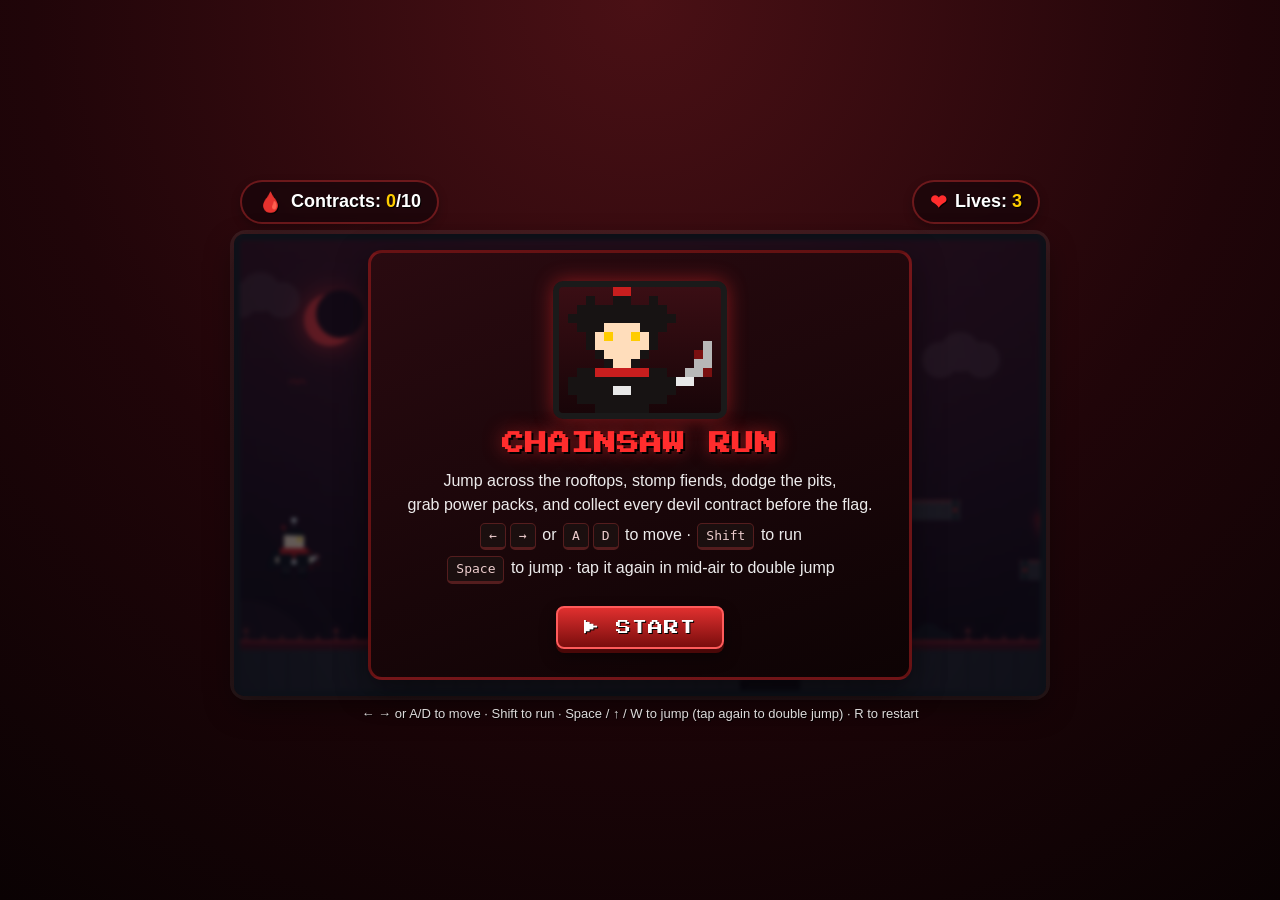
==== commit e34ff538: "Add pixel-art hero portrait and Start button to the title screen Draws the chibi chainsaw-devil masc" ====
--- a/mariominigame.html
+++ b/mariominigame.html
@@ -2,17 +2,16 @@
 <html lang="en">
 <head>
 <meta charset="UTF-8">
-<meta name="viewport" content="width=device-width, initial-scale=1, viewport-fit=cover">
-<title>The Little Prince - Jump & Collect Stars</title>
+<title>Chainsaw Run - Slice & Collect Contracts</title>
 <link rel="preconnect" href="https://fonts.googleapis.com">
 <link rel="preconnect" href="https://fonts.gstatic.com" crossorigin>
 <link href="https://fonts.googleapis.com/css2?family=Press+Start+2P&display=swap" rel="stylesheet">
 <style>
   :root {
-    --panel-bg: rgba(10, 20, 40, 0.55);
-    --panel-border: rgba(255, 255, 255, 0.18);
-    --gold: #ffd700;
-    --accent: #ff5b5b;
+    --panel-bg: rgba(20, 6, 10, 0.65);
+    --panel-border: rgba(255, 60, 60, 0.35);
+    --gold: #ffcc00;
+    --accent: #ff2d2d;
   }
   * { box-sizing: border-box; }
   html, body {
@@ -21,16 +20,15 @@
     height: 100%;
     overflow: hidden;
     font-family: 'Trebuchet MS', Arial, sans-serif;
-    background: radial-gradient(circle at 50% 0%, #7fb8ff 0%, #4f7fe0 55%, #2c4fa8 100%);
+    background: radial-gradient(circle at 50% 0%, #4a1015 0%, #200509 55%, #0a0203 100%);
   }
   #gameWrap {
-    position: relative;
     display: flex;
     flex-direction: column;
     align-items: center;
     justify-content: center;
     height: 100%;
-    gap: 8px;
+    gap: 10px;
   }
   #hud {
     width: 800px;
@@ -38,15 +36,6 @@
     display: flex;
     justify-content: space-between;
     align-items: center;
-    flex-wrap: wrap;
-    gap: 8px;
-  }
-  #hudRight {
-    display: flex;
-    align-items: center;
-    gap: 8px;
-    flex-wrap: wrap;
-    justify-content: flex-end;
   }
   .badge {
     display: flex;
@@ -62,53 +51,18 @@
     font-weight: bold;
     text-shadow: 1px 1px 0 #000;
     box-shadow: 0 4px 10px rgba(0,0,0,0.25);
-    white-space: nowrap;
   }
   .badge .icon { font-size: 20px; }
   .badge .value { color: var(--gold); }
   #hearts .heart { color: var(--accent); }
-  .iconBtn {
-    width: 40px;
-    height: 40px;
-    border-radius: 50%;
-    background: var(--panel-bg);
-    border: 2px solid var(--panel-border);
-    color: #fff;
-    font-size: 17px;
-    line-height: 1;
-    cursor: pointer;
-    display: flex;
-    align-items: center;
-    justify-content: center;
-    box-shadow: 0 4px 10px rgba(0,0,0,0.25);
-  }
-  .iconBtn:hover { filter: brightness(1.15); }
-  .iconBtn:focus-visible, .touchBtn:focus-visible, input:focus-visible, button:focus-visible {
-    outline: 2px solid #fff;
-    outline-offset: 2px;
-  }
-  #progressBarWrap {
-    width: 800px;
-    max-width: 95vw;
-    height: 6px;
-    border-radius: 4px;
-    background: rgba(255,255,255,0.25);
-    overflow: hidden;
-  }
-  #progressBarFill {
-    height: 100%;
-    width: 0%;
-    background: linear-gradient(90deg, #ffd700, #ffb700);
-    transition: width 0.15s linear;
-  }
   #canvasWrap {
     position: relative;
     border-radius: 12px;
     box-shadow: 0 12px 30px rgba(0,0,0,0.4), 0 0 0 4px rgba(255,255,255,0.08);
   }
   canvas {
-    background: linear-gradient(#5c94fc, #a8d8ff);
-    border: 6px solid #402a13;
+    background: linear-gradient(#3a0e14, #180508);
+    border: 6px solid #1a1a1a;
     border-radius: 10px;
     display: block;
     max-width: 95vw;
@@ -126,29 +80,26 @@
   }
   .overlay.visible { display: flex; }
   .card {
-    background: linear-gradient(160deg, #1c2b4a, #101a30);
-    border: 3px solid rgba(255,255,255,0.15);
+    background: linear-gradient(160deg, #2a0a10, #0d0304);
+    border: 3px solid rgba(255,45,45,0.35);
     border-radius: 14px;
     padding: 28px 36px;
     text-align: center;
     color: #fff;
     box-shadow: 0 10px 30px rgba(0,0,0,0.5);
     animation: pop 0.25s ease-out;
-    max-width: min(90%, 560px);
+    max-width: 90%;
   }
   @keyframes pop {
     from { transform: scale(0.85); opacity: 0; }
     to { transform: scale(1); opacity: 1; }
-  }
-  @media (prefers-reduced-motion: reduce) {
-    .card { animation: none; }
   }
   .card h1 {
     font-family: 'Press Start 2P', monospace;
     font-size: 22px;
     margin: 0 0 14px;
-    color: var(--gold);
-    text-shadow: 2px 2px 0 #000;
+    color: var(--accent);
+    text-shadow: 2px 2px 0 #000, 0 0 18px rgba(255,45,45,0.55);
     letter-spacing: 1px;
   }
   .card p {
@@ -159,174 +110,75 @@
   }
   .card .kbd {
     display: inline-block;
-    background: #333;
-    border: 1px solid #666;
+    background: #1c1010;
+    border: 1px solid #5a2020;
     border-bottom-width: 3px;
     border-radius: 5px;
     padding: 2px 8px;
     font-size: 13px;
     font-family: monospace;
-    color: #fff;
+    color: #ffdede;
     margin: 0 2px;
   }
-  body.reduce-motion .card { animation: none; }
   .card .big {
     font-size: 20px;
     margin-top: 4px;
-  }
-  .card .best {
-    font-size: 14px;
     color: var(--gold);
-    opacity: 0.95;
-  }
-  .restartBtn {
-    margin-top: 12px;
-    background: var(--gold);
-    color: #201400;
-    border: none;
-    font-weight: bold;
+  }
+  #heroPixelArt {
+    display: block;
+    margin: 0 auto 14px;
+    image-rendering: pixelated;
+    image-rendering: crisp-edges;
+    filter: drop-shadow(0 0 10px rgba(255, 45, 45, 0.45));
+  }
+  .start-btn {
+    font-family: 'Press Start 2P', monospace;
     font-size: 15px;
-    padding: 8px 22px;
-    border-radius: 999px;
+    margin-top: 16px;
+    padding: 12px 26px;
+    color: #fff;
+    background: linear-gradient(180deg, #e0302f, #7a0d0d);
+    border: 2px solid #ff5b5b;
+    border-radius: 8px;
     cursor: pointer;
-  }
-  .restartBtn:hover { filter: brightness(1.08); }
+    letter-spacing: 1px;
+    text-shadow: 1px 1px 0 #000;
+    box-shadow: 0 4px 0 #4a0808, 0 8px 16px rgba(0,0,0,0.4);
+    transition: transform 0.08s ease-out, box-shadow 0.08s ease-out;
+  }
+  .start-btn:hover {
+    background: linear-gradient(180deg, #ff4a3f, #931010);
+  }
+  .start-btn:active {
+    transform: translateY(3px);
+    box-shadow: 0 1px 0 #4a0808, 0 4px 10px rgba(0,0,0,0.4);
+  }
   #controls {
     color: #fff;
     text-shadow: 1px 1px 0 #000;
     font-size: 13px;
     text-align: center;
     opacity: 0.85;
-    max-width: 95vw;
-  }
-  #settingsPanel {
-    position: absolute;
-    top: 50px;
-    right: 6px;
-    z-index: 6;
-    background: linear-gradient(160deg, #1c2b4a, #101a30);
-    border: 2px solid rgba(255,255,255,0.18);
-    border-radius: 10px;
-    padding: 14px 16px;
-    color: #fff;
-    font-size: 14px;
-    box-shadow: 0 10px 24px rgba(0,0,0,0.4);
-    display: flex;
-    flex-direction: column;
-    gap: 10px;
-    width: 200px;
-    max-width: calc(100vw - 20px);
-  }
-  #settingsPanel[hidden] { display: none; }
-  #settingsPanel label { display: flex; align-items: center; gap: 8px; cursor: pointer; }
-  #settingsPanel button {
-    align-self: flex-end;
-    background: rgba(255,255,255,0.15);
-    border: 1px solid rgba(255,255,255,0.3);
-    color: #fff;
-    padding: 4px 10px;
-    border-radius: 6px;
-    cursor: pointer;
-  }
-  #touchControls {
-    position: absolute;
-    left: 0;
-    right: 0;
-    bottom: 14px;
-    display: flex;
-    justify-content: space-between;
-    padding: 0 14px;
-    pointer-events: none;
-  }
-  #touchControls[hidden] { display: none; }
-  #touchControls .side { display: flex; gap: 12px; pointer-events: auto; }
-  .touchBtn {
-    width: 56px;
-    height: 56px;
-    border-radius: 50%;
-    background: rgba(255,255,255,0.22);
-    border: 2px solid rgba(255,255,255,0.5);
-    color: #fff;
-    font-size: 22px;
-    display: flex;
-    align-items: center;
-    justify-content: center;
-    -webkit-user-select: none;
-    user-select: none;
-    touch-action: none;
-  }
-  .touchBtn:active { background: rgba(255,255,255,0.4); }
-  #btnRun { font-size: 12px; font-weight: bold; }
-  #toast {
-    position: absolute;
-    top: 12px;
-    left: 50%;
-    transform: translate(-50%, -8px);
-    background: rgba(10,20,40,0.88);
-    color: #fff;
-    padding: 6px 16px;
-    border-radius: 20px;
-    font-size: 13px;
-    opacity: 0;
-    transition: opacity 0.25s ease, transform 0.25s ease;
-    pointer-events: none;
-    white-space: nowrap;
-    z-index: 4;
-  }
-  #toast.show { opacity: 1; transform: translate(-50%, 0); }
-  .visually-hidden {
-    position: absolute !important;
-    width: 1px;
-    height: 1px;
-    padding: 0;
-    margin: -1px;
-    overflow: hidden;
-    clip: rect(0,0,0,0);
-    white-space: nowrap;
-    border: 0;
   }
 </style>
 </head>
 <body>
 <div id="gameWrap">
   <div id="hud">
-    <div class="badge"><span class="icon">⭐</span><span>Stars: <span class="value" id="starCount">0</span>/<span id="starTotal">0</span></span></div>
-    <div id="hudRight">
-      <div class="badge"><span class="icon">⏱</span><span id="timerDisplay">0:00</span></div>
-      <div class="badge" id="hearts"><span class="icon heart">❤</span><span>Lives: <span class="value" id="lives">3</span></span></div>
-      <button class="iconBtn" id="muteBtn" type="button" aria-label="Mute sound" aria-pressed="false">🔊</button>
-      <button class="iconBtn" id="settingsBtn" type="button" aria-label="Open settings" aria-expanded="false">⚙️</button>
-    </div>
+    <div class="badge"><span class="icon">🩸</span><span>Contracts: <span class="value" id="starCount">0</span>/<span id="starTotal">0</span></span></div>
+    <div class="badge" id="hearts"><span class="icon heart">❤</span><span>Lives: <span class="value" id="lives">3</span></span></div>
   </div>
-  <div id="progressBarWrap" aria-hidden="true"><div id="progressBarFill"></div></div>
   <div id="canvasWrap">
-    <canvas id="game" width="800" height="450" role="img" aria-label="The Little Prince platformer game viewport"></canvas>
-    <div id="settingsPanel" role="dialog" aria-label="Settings" hidden>
-      <label><input type="checkbox" id="optReducedMotion"> Reduce motion</label>
-      <label><input type="checkbox" id="optTouch"> Show touch controls</label>
-      <label>Volume <input type="range" id="optVolume" min="0" max="100" value="80" aria-label="Volume"></label>
-      <button id="closeSettingsBtn" type="button">Close</button>
-    </div>
-    <div id="touchControls" hidden>
-      <div class="side">
-        <button class="touchBtn" id="btnLeft" type="button" aria-label="Move left">◀</button>
-        <button class="touchBtn" id="btnRight" type="button" aria-label="Move right">▶</button>
-      </div>
-      <div class="side">
-        <button class="touchBtn" id="btnRun" type="button" aria-label="Hold to run">RUN</button>
-        <button class="touchBtn" id="btnJump" type="button" aria-label="Jump (tap again in mid-air to double jump)">⤒</button>
-      </div>
-    </div>
-    <div id="toast" role="status"></div>
+    <canvas id="game" width="800" height="450"></canvas>
     <div id="titleOverlay" class="overlay visible">
       <div class="card">
-        <h1>THE LITTLE PRINCE</h1>
-        <p>Jump across platforms, stomp goombas, dodge the pits,<br>grab mushrooms, and collect every star before the flag.</p>
+        <canvas id="heroPixelArt" width="162" height="126"></canvas>
+        <h1>CHAINSAW RUN</h1>
+        <p>Jump across the rooftops, stomp fiends, dodge the pits,<br>grab power packs, and collect every devil contract before the flag.</p>
         <p><span class="kbd">&larr;</span><span class="kbd">&rarr;</span> or <span class="kbd">A</span><span class="kbd">D</span> to move &middot; <span class="kbd">Shift</span> to run</p>
         <p><span class="kbd">Space</span> to jump &middot; tap it again in mid-air to double jump</p>
-        <p>Touch controls appear automatically on touch devices &middot; use <span class="kbd">⚙</span> for sound/motion options</p>
-        <p class="big">Press any key to start</p>
-        <p class="best" id="bestLine" style="display:none;"></p>
+        <button id="startBtn" class="start-btn" type="button">&#9654; START</button>
       </div>
     </div>
     <div id="msgOverlay" class="overlay">
@@ -334,12 +186,10 @@
         <h1 id="msgTitle">GAME OVER</h1>
         <p id="msgBody"></p>
         <p class="big">Press <span class="kbd">R</span> to restart</p>
-        <button id="restartBtn" class="restartBtn" type="button">Restart</button>
       </div>
     </div>
   </div>
-  <div id="controls">&larr; &rarr; or A/D to move &middot; Shift to run &middot; Space / &uarr; / W to jump (tap again to double jump) &middot; R to restart &middot; ⚙ for settings</div>
-  <div id="srAnnounce" class="visually-hidden" aria-live="polite"></div>
+  <div id="controls">&larr; &rarr; or A/D to move &middot; Shift to run &middot; Space / &uarr; / W to jump (tap again to double jump) &middot; R to restart</div>
 </div>
 
 <script>
@@ -352,310 +202,44 @@
 const msgOverlay = document.getElementById('msgOverlay');
 const msgTitle = document.getElementById('msgTitle');
 const msgBody = document.getElementById('msgBody');
-const bestLine = document.getElementById('bestLine');
-const timerDisplay = document.getElementById('timerDisplay');
-const progressFill = document.getElementById('progressBarFill');
-const toastEl = document.getElementById('toast');
-const srAnnounce = document.getElementById('srAnnounce');
-const muteBtn = document.getElementById('muteBtn');
-const settingsBtn = document.getElementById('settingsBtn');
-const settingsPanel = document.getElementById('settingsPanel');
-const optReducedMotion = document.getElementById('optReducedMotion');
-const optTouch = document.getElementById('optTouch');
-const optVolume = document.getElementById('optVolume');
-const closeSettingsBtn = document.getElementById('closeSettingsBtn');
-const restartBtn = document.getElementById('restartBtn');
-const touchControls = document.getElementById('touchControls');
-const btnLeft = document.getElementById('btnLeft');
-const btnRight = document.getElementById('btnRight');
-const btnRun = document.getElementById('btnRun');
-const btnJump = document.getElementById('btnJump');
-
-// ===== Settings & persistence (localStorage; every access is guarded since =====
-// ===== private-browsing / file:// contexts can throw or silently no-op)    =====
-const SETTINGS_KEY = 'littlePrinceGame.settings.v1';
-const BEST_KEY = 'littlePrinceGame.best.v1';
-
-function isTouchDevice() {
-  return ('ontouchstart' in window) || (navigator.maxTouchPoints > 0);
-}
-function loadSettings() {
-  const s = {
-    muted: false,
-    volume: 0.8,
-    reducedMotion: !!(window.matchMedia && matchMedia('(prefers-reduced-motion: reduce)').matches),
-    showTouch: isTouchDevice(),
-  };
-  try {
-    const raw = localStorage.getItem(SETTINGS_KEY);
-    if (raw) Object.assign(s, JSON.parse(raw));
-  } catch (e) { /* ignore: storage unavailable */ }
-  return s;
-}
-function saveSettings() {
-  try { localStorage.setItem(SETTINGS_KEY, JSON.stringify(settings)); } catch (e) { /* ignore */ }
-}
-function loadBest() {
-  try {
-    const raw = localStorage.getItem(BEST_KEY);
-    if (raw) return JSON.parse(raw);
-  } catch (e) { /* ignore */ }
-  return null;
-}
-function saveBestIfBetter(starsN, timeMs) {
-  const cur = loadBest();
-  const better = !cur || starsN > cur.stars || (starsN === cur.stars && timeMs < cur.timeMs);
-  if (better) {
-    try { localStorage.setItem(BEST_KEY, JSON.stringify({ stars: starsN, timeMs })); } catch (e) { /* ignore */ }
-  }
-  return better;
-}
-let settings = loadSettings();
-
-function applySettingsToUI() {
-  muteBtn.textContent = settings.muted ? '🔇' : '🔊';
-  muteBtn.setAttribute('aria-pressed', String(settings.muted));
-  optReducedMotion.checked = settings.reducedMotion;
-  optTouch.checked = settings.showTouch;
-  optVolume.value = String(Math.round(settings.volume * 100));
-  touchControls.hidden = !settings.showTouch;
-  document.body.classList.toggle('reduce-motion', settings.reducedMotion);
-  if (masterGain) masterGain.gain.value = settings.volume;
-}
-
-// ===== Audio: procedural WebAudio synth SFX + a light music loop.       =====
-// ===== No external asset files, so it can't break the single-file deploy. =====
-let audioCtx = null;
-let masterGain = null;
-function ensureAudio() {
-  if (!audioCtx) {
-    try {
-      audioCtx = new (window.AudioContext || window.webkitAudioContext)();
-      masterGain = audioCtx.createGain();
-      masterGain.gain.value = settings.volume;
-      masterGain.connect(audioCtx.destination);
-    } catch (e) { audioCtx = null; masterGain = null; }
-  } else if (audioCtx.state === 'suspended') {
-    audioCtx.resume();
-  }
-}
-function tone(freq, duration, type, startGain, glideTo) {
-  if (!audioCtx || !masterGain || settings.muted) return;
-  const t0 = audioCtx.currentTime;
-  const osc = audioCtx.createOscillator();
-  const gain = audioCtx.createGain();
-  osc.type = type || 'square';
-  osc.frequency.setValueAtTime(freq, t0);
-  if (glideTo) osc.frequency.exponentialRampToValueAtTime(Math.max(glideTo, 1), t0 + duration);
-  gain.gain.setValueAtTime(startGain != null ? startGain : 0.15, t0);
-  gain.gain.exponentialRampToValueAtTime(0.0001, t0 + duration);
-  osc.connect(gain).connect(masterGain);
-  osc.start(t0);
-  osc.stop(t0 + duration + 0.02);
-}
-const SFX = {
-  jump: () => tone(520, 0.12, 'square', 0.12, 780),
-  doubleJump: () => tone(660, 0.14, 'square', 0.12, 990),
-  star: () => { tone(880, 0.08, 'triangle', 0.15, 1320); setTimeout(() => tone(1320, 0.12, 'triangle', 0.12), 60); },
-  mushroom: () => { [520, 660, 780, 1040].forEach((f, i) => setTimeout(() => tone(f, 0.1, 'square', 0.12), i * 70)); },
-  stomp: () => tone(160, 0.12, 'square', 0.18, 60),
-  hurt: () => tone(180, 0.25, 'sawtooth', 0.18, 60),
-  checkpoint: () => { [660, 880].forEach((f, i) => setTimeout(() => tone(f, 0.15, 'triangle', 0.14), i * 90)); },
-  lifeLost: () => { [440, 330, 220].forEach((f, i) => setTimeout(() => tone(f, 0.18, 'sawtooth', 0.16), i * 140)); },
-  gameOver: () => { [330, 290, 240, 180].forEach((f, i) => setTimeout(() => tone(f, 0.3, 'sawtooth', 0.16), i * 180)); },
-  win: () => { [660, 880, 990, 1320].forEach((f, i) => setTimeout(() => tone(f, 0.22, 'triangle', 0.16), i * 140)); },
-};
-const MUSIC_MELODY = [392, 440, 494, 440, 523, 587, 523, 494, 440, 392, 349, 392, 440, 494, 440, 392];
-const MUSIC_BASS   = [196, 196, 247, 247, 262, 262, 247, 247, 220, 220, 196, 196, 175, 175, 196, 196];
-let musicTimer = null;
-let musicStep = 0;
-function scheduleMusicStep() {
-  if (!audioCtx || settings.muted || gameState !== 'playing') return;
-  tone(MUSIC_MELODY[musicStep % MUSIC_MELODY.length], 0.22, 'triangle', 0.05, null);
-  tone(MUSIC_BASS[musicStep % MUSIC_BASS.length], 0.28, 'sine', 0.04, null);
-  musicStep++;
-}
-function startMusic() {
-  if (musicTimer) return;
-  musicStep = 0;
-  musicTimer = setInterval(scheduleMusicStep, 300);
-}
-function stopMusic() {
-  if (musicTimer) { clearInterval(musicTimer); musicTimer = null; }
-}
-
-// ===== Accessibility helpers =====
-function announce(msg) { srAnnounce.textContent = msg; }
-let toastTimer = null;
-function showToast(msg) {
-  toastEl.textContent = msg;
-  toastEl.classList.add('show');
-  clearTimeout(toastTimer);
-  toastTimer = setTimeout(hideToast, 1600);
-}
-function hideToast() { toastEl.classList.remove('show'); }
-
-// ===== Timer & best-run tracking =====
-let playStartTime = 0;
-let elapsedMs = 0;
-let timerRunning = false;
-function startTimer() { playStartTime = performance.now() - elapsedMs; timerRunning = true; }
-function stopTimer() { timerRunning = false; }
-function resetTimer() { elapsedMs = 0; timerRunning = false; }
-function formatTime(ms) {
-  const totalSec = Math.max(0, Math.floor(ms / 1000));
-  const mm = Math.floor(totalSec / 60);
-  const ss = String(totalSec % 60).padStart(2, '0');
-  return mm + ':' + ss;
-}
-function updateTimerDisplay() {
-  if (timerRunning) elapsedMs = performance.now() - playStartTime;
-  timerDisplay.textContent = formatTime(elapsedMs);
-}
-function refreshBestLine() {
-  const best = loadBest();
-  if (best) {
-    bestLine.style.display = '';
-    bestLine.textContent = 'Best: ' + best.stars + '/' + stars.length + ' stars · ' + formatTime(best.timeMs);
-  } else {
-    bestLine.style.display = 'none';
-  }
-}
-
-// ===== Tunable physics/gameplay constants =====
+const startBtn = document.getElementById('startBtn');
+const heroCanvas = document.getElementById('heroPixelArt');
+
 const GRAVITY = 0.6;
 const FRICTION = 0.8;
 const WALK_SPEED = 4;
 const RUN_SPEED = 7.5;
 const JUMP_FORCE = -12.5;
 const DOUBLE_JUMP_FORCE = -10.5;
-const STOMP_OVERLAP_PX = 14;   // leniency (px) when checking if the player's feet were above an enemy's top before this frame's move, to count as a stomp rather than a side hit
-const STOMP_BOUNCE = 0.55;     // upward bounce (relative to JUMP_FORCE) after a successful stomp
-const INVULN_FRAMES = 90;      // brief invulnerability window after taking damage
-const KNOCKBACK_VX = 6;
-const KNOCKBACK_VY = -6;
-const DEATH_Y = 500;           // falling past this y counts as "off the world"
-const RESTART_CONFIRM_MS = 2000;
 
 // World is wider than the canvas; camera scrolls horizontally.
 const WORLD_WIDTH = 2400;
 const GROUND_Y = 400;
 
-let keys = {};
-let restartArmed = false;
-let restartArmTimeout = null;
-
-function startGame() {
+function beginGame() {
   if (gameState !== 'title') return;
   gameState = 'playing';
   titleOverlay.classList.remove('visible');
-  jumpKeyWasDown = true; // don't let the key that starts the game also count as a jump
-  ensureAudio();
-  resetTimer();
-  startTimer();
-  startMusic();
-  announce('Game started.');
-}
-
+  jumpKeyWasDown = true; // don't let the key/click that starts the game also count as a jump
+}
+
+let keys = {};
 window.addEventListener('keydown', e => {
-  const key = e.key.toLowerCase();
-  keys[key] = true;
+  keys[e.key.toLowerCase()] = true;
   if (e.key === ' ') e.preventDefault();
 
-  if (key === 'escape' && !settingsPanel.hidden) {
-    settingsPanel.hidden = true;
-    settingsBtn.setAttribute('aria-expanded', 'false');
-    settingsBtn.focus();
-  }
-
-  if (gameState === 'title' && key !== 'r') {
-    startGame();
-  }
-
-  if (key === 'r') {
-    if (gameState === 'playing') {
-      // Restarting mid-run wipes lives/stars/time, so require a second press
-      // within a short window instead of restarting on a single stray keypress.
-      if (restartArmed) {
-        clearTimeout(restartArmTimeout);
-        restartArmed = false;
-        hideToast();
-        restart();
-      } else {
-        restartArmed = true;
-        showToast('Press R again to restart');
-        restartArmTimeout = setTimeout(() => { restartArmed = false; hideToast(); }, RESTART_CONFIRM_MS);
-      }
-    } else {
-      restart();
-    }
-  } else if (restartArmed) {
-    restartArmed = false;
-    clearTimeout(restartArmTimeout);
-    hideToast();
-  }
+  if (gameState === 'title' && e.key.toLowerCase() !== 'r') beginGame();
+  if (e.key.toLowerCase() === 'r') restart();
 });
 window.addEventListener('keyup', e => keys[e.key.toLowerCase()] = false);
-canvas.addEventListener('click', () => {
-  if (gameState === 'title') startGame();
+canvas.addEventListener('click', beginGame);
+startBtn.addEventListener('click', e => {
+  e.stopPropagation();
+  beginGame();
 });
 
-// ===== Settings UI wiring =====
-muteBtn.addEventListener('click', () => {
-  ensureAudio();
-  settings.muted = !settings.muted;
-  saveSettings();
-  applySettingsToUI();
-});
-settingsBtn.addEventListener('click', () => {
-  const willOpen = settingsPanel.hidden;
-  settingsPanel.hidden = !willOpen;
-  settingsBtn.setAttribute('aria-expanded', String(willOpen));
-  if (willOpen) optReducedMotion.focus();
-});
-closeSettingsBtn.addEventListener('click', () => {
-  settingsPanel.hidden = true;
-  settingsBtn.setAttribute('aria-expanded', 'false');
-  settingsBtn.focus();
-});
-optReducedMotion.addEventListener('change', () => {
-  settings.reducedMotion = optReducedMotion.checked;
-  saveSettings();
-  applySettingsToUI();
-});
-optTouch.addEventListener('change', () => {
-  settings.showTouch = optTouch.checked;
-  saveSettings();
-  applySettingsToUI();
-});
-optVolume.addEventListener('input', () => {
-  settings.volume = Number(optVolume.value) / 100;
-  saveSettings();
-  if (masterGain) masterGain.gain.value = settings.volume;
-});
-restartBtn.addEventListener('click', () => restart());
-
-// ===== Touch controls: reuse the same `keys` map the keyboard uses =====
-function bindHold(el, keyName) {
-  const set = down => e => { e.preventDefault(); keys[keyName] = down; };
-  el.addEventListener('pointerdown', set(true));
-  el.addEventListener('pointerup', set(false));
-  el.addEventListener('pointercancel', set(false));
-  el.addEventListener('pointerleave', set(false));
-}
-bindHold(btnLeft, 'arrowleft');
-bindHold(btnRight, 'arrowright');
-bindHold(btnRun, 'shift');
-btnJump.addEventListener('pointerdown', e => {
-  e.preventDefault();
-  if (gameState === 'title') startGame();
-  keys[' '] = true;
-});
-btnJump.addEventListener('pointerup', e => { e.preventDefault(); keys[' '] = false; });
-btnJump.addEventListener('pointercancel', () => { keys[' '] = false; });
-
 // ---- Level layout ----
-// Platforms: x, y, width, height. Ones with `moving:true` oscillate at runtime.
+// Platforms: x, y, width, height
 const platforms = [
   { x: 0,    y: GROUND_Y, w: 500,  h: 50 },
   { x: 560,  y: GROUND_Y, w: 260,  h: 50 },
@@ -672,8 +256,6 @@
   { x: 1600, y: 240, w: 100, h: 20 },
   { x: 1900, y: 300, w: 120, h: 20 },
   { x: 2100, y: 250, w: 100, h: 20 },
-  // moving platform: an alternate, timing-based way across the pit at 1300-1380
-  { x: 1310, y: 280, w: 70, h: 16, moving: true, axis: 'y', min: 230, max: 330, speed: 0.9, dir: 1 },
 ];
 
 // Gaps (pits) - defined as x ranges where there's no ground so falling = death
@@ -702,31 +284,21 @@
 // Mushrooms: grow the player and grant one hit of protection against enemies
 let mushrooms = [
   { x: 190, y: GROUND_Y - 20, taken: false },
-  { x: 1080, y: GROUND_Y - 20, taken: false },
-  { x: 1550, y: 270, taken: false },
+  { x: 950, y: GROUND_Y - 20, taken: false },
+  { x: 1420, y: 270, taken: false },
   { x: 2000, y: GROUND_Y - 20, taken: false },
 ];
 
-// Checkpoints: touching one moves the respawn point up, so a death late in the
-// level doesn't send the player all the way back to the start.
-let checkpoints = [
-  { x: 610, y: GROUND_Y - 90, w: 14, h: 90, reached: false },
-  { x: 1800, y: GROUND_Y - 90, w: 14, h: 90, reached: false },
-];
-let spawnPoint = { x: 40, y: 300 };
-
-// Goombas patrol a fixed range and must be jumped on or avoided. One "flyer"
-// bobs vertically for a bit of enemy variety.
+// Goombas that patrol a fixed range and must be jumped on or avoided
 const PLAYER_SMALL = { w: 28, h: 36 };
 const PLAYER_BIG = { w: 30, h: 48 };
 const ENEMY_SPEED = 1.3;
 function makeEnemies() {
   return [
-    { x: 300,  y: GROUND_Y - 24, w: 24, h: 24, minX: 260,  maxX: 460,  vx: ENEMY_SPEED,  alive: true, type: 'goomba' },
-    { x: 950,  y: GROUND_Y - 24, w: 24, h: 24, minX: 910,  maxX: 1260, vx: ENEMY_SPEED,  alive: true, type: 'goomba' },
-    { x: 1420, y: GROUND_Y - 24, w: 24, h: 24, minX: 1390, maxX: 1650, vx: -ENEMY_SPEED, alive: true, type: 'goomba' },
-    { x: 1900, y: GROUND_Y - 24, w: 24, h: 24, minX: 1780, maxX: 2350, vx: ENEMY_SPEED,  alive: true, type: 'goomba' },
-    { x: 1050, y: 150, baseY: 150, w: 22, h: 18, minX: 1000, maxX: 1230, vx: ENEMY_SPEED * 0.9, alive: true, type: 'flyer' },
+    { x: 300, y: GROUND_Y - 24, w: 24, h: 24, minX: 260, maxX: 460, vx: ENEMY_SPEED, alive: true },
+    { x: 950, y: GROUND_Y - 24, w: 24, h: 24, minX: 910, maxX: 1260, vx: ENEMY_SPEED, alive: true },
+    { x: 1420, y: GROUND_Y - 24, w: 24, h: 24, minX: 1390, maxX: 1650, vx: -ENEMY_SPEED, alive: true },
+    { x: 1900, y: GROUND_Y - 24, w: 24, h: 24, minX: 1780, maxX: 2350, vx: ENEMY_SPEED, alive: true },
   ];
 }
 let enemies = makeEnemies();
@@ -738,14 +310,12 @@
 let gameState = 'title'; // title, playing, won, dead
 let particles = [];
 let jumpKeyWasDown = false;
-let lifeLostThisFrame = false;
 
 function createPlayer() {
   return {
-    x: spawnPoint.x, y: spawnPoint.y, w: PLAYER_SMALL.w, h: PLAYER_SMALL.h,
+    x: 40, y: 300, w: PLAYER_SMALL.w, h: PLAYER_SMALL.h,
     vx: 0, vy: 0,
     onGround: false,
-    ridingPlatform: null,
     facing: 1,
     starsCollected: 0,
     lives: 3,
@@ -758,7 +328,7 @@
 let player = createPlayer();
 
 function resetPlayerPosition(p) {
-  p.x = spawnPoint.x; p.y = spawnPoint.y; p.vx = 0; p.vy = 0;
+  p.x = 40; p.y = 300; p.vx = 0; p.vy = 0;
 }
 
 function growPlayer(p) {
@@ -781,14 +351,6 @@
 
 function rectsOverlap(a, b) {
   return a.x < b.x + b.w && a.x + a.w > b.x && a.y < b.y + b.h && a.y + a.h > b.y;
-}
-
-function ratingForStars(collected, total) {
-  const pct = collected / total;
-  if (pct >= 1) return { label: 'PERFECT RUN!', emoji: '🌟' };
-  if (pct >= 0.7) return { label: 'GREAT JOB!', emoji: '🥇' };
-  if (pct >= 0.4) return { label: 'NICE WORK!', emoji: '🥈' };
-  return { label: 'YOU MADE IT', emoji: '🥉' };
 }
 
 function spawnBurst(x, y, color) {
@@ -804,40 +366,18 @@
   }
 }
 
-function updateParticles(dt) {
+function updateParticles() {
   for (const p of particles) {
-    p.x += p.vx * dt;
-    p.y += p.vy * dt;
-    p.vy += 0.1 * dt;
-    p.life -= 0.03 * dt;
+    p.x += p.vx;
+    p.y += p.vy;
+    p.vy += 0.1;
+    p.life -= 0.03;
   }
   particles = particles.filter(p => p.life > 0);
 }
 
-function updateMovingPlatforms(dt) {
-  for (const p of platforms) {
-    if (!p.moving) continue;
-    if (p.axis === 'y') {
-      const prevPY = p.y;
-      p.y += p.dir * p.speed * dt;
-      if (p.y <= p.min) { p.y = p.min; p.dir = 1; }
-      if (p.y >= p.max) { p.y = p.max; p.dir = -1; }
-      // Carry whatever is standing on this platform along with it - without this,
-      // a platform moving up faster than gravity pulls the player down "outruns"
-      // the landing check and the rider falls straight through it.
-      if (player.ridingPlatform === p) {
-        player.y += (p.y - prevPY);
-      }
-    }
-  }
-}
-
-function update(dt) {
-  if (gameState !== 'playing') { updateParticles(dt); return; }
-  lifeLostThisFrame = false;
-  const t = Date.now();
-
-  updateMovingPlatforms(dt);
+function update() {
+  if (gameState !== 'playing') { updateParticles(); return; }
 
   const running = keys['shift'];
   const maxSpeed = running ? RUN_SPEED : WALK_SPEED;
@@ -845,79 +385,68 @@
   // Horizontal input
   let moving = false;
   if (keys['arrowleft'] || keys['a']) {
-    player.vx -= (running ? 1.6 : 1) * dt;
+    player.vx -= running ? 1.6 : 1;
     player.facing = -1;
     moving = true;
   }
   if (keys['arrowright'] || keys['d']) {
-    player.vx += (running ? 1.6 : 1) * dt;
+    player.vx += running ? 1.6 : 1;
     player.facing = 1;
     moving = true;
   }
-  player.vx *= Math.pow(FRICTION, dt);
+  player.vx *= FRICTION;
   if (Math.abs(player.vx) > maxSpeed) player.vx = maxSpeed * Math.sign(player.vx);
 
-  if (moving && player.onGround) player.walkPhase += (running ? 0.55 : 0.35) * dt;
-
-  // Jump / double jump (edge-triggered so holding the key doesn't chain-jump).
-  // `jumpsUsed` counts jumps taken since the player last stood on ground: the
-  // FIRST air jump always uses full JUMP_FORCE (this also covers walking off a
-  // ledge without ever pressing jump - that's still charge #1, not charge #2),
-  // and only the second one is the weaker double jump.
+  if (moving && player.onGround) player.walkPhase += running ? 0.55 : 0.35;
+
+  // Jump / double jump (edge-triggered so holding the key doesn't chain-jump)
   const jumpPressed = keys['arrowup'] || keys['w'] || keys[' '];
   if (jumpPressed && !jumpKeyWasDown) {
     if (player.onGround) {
       player.vy = JUMP_FORCE;
       player.onGround = false;
       player.jumpsUsed = 1;
-      SFX.jump();
-    } else if (player.jumpsUsed === 0) {
-      player.vy = JUMP_FORCE;
-      player.jumpsUsed = 1;
-      SFX.jump();
     } else if (player.jumpsUsed < 2) {
       player.vy = DOUBLE_JUMP_FORCE;
       player.jumpsUsed = 2;
-      SFX.doubleJump();
-      spawnBurst(player.x + player.w / 2, player.y + player.h / 2, '255, 255, 255');
+      spawnBurst(player.x - camX + player.w / 2, player.y + player.h / 2, '255, 255, 255');
     }
   }
   jumpKeyWasDown = jumpPressed;
 
   // Gravity
-  player.vy += GRAVITY * dt;
+  player.vy += GRAVITY;
   if (player.vy > 15) player.vy = 15;
 
-  // Move horizontally then resolve collisions based on which side the player
-  // approached from (rather than an arbitrary overlap-depth threshold, which
-  // left larger overlaps unresolved and risked tunneling).
-  const prevX = player.x;
-  const prevY = player.y;
-  player.x += player.vx * dt;
+  // Move horizontally then resolve collisions
+  player.x += player.vx;
+  player.onGround = false;
+
   for (const p of platforms) {
     if (rectsOverlap(player, p)) {
-      const wasLeftOf = prevX + player.w <= p.x;
-      const wasRightOf = prevX >= p.x + p.w;
-      if (wasLeftOf) { player.x = p.x - player.w; player.vx = 0; }
-      else if (wasRightOf) { player.x = p.x + p.w; player.vx = 0; }
+      // Resolve based on overlap direction (simple approach)
+      const overlapLeft = (player.x + player.w) - p.x;
+      const overlapRight = (p.x + p.w) - player.x;
+      if (player.vx > 0 && overlapLeft < 20) {
+        player.x = p.x - player.w;
+      } else if (player.vx < 0 && overlapRight < 20) {
+        player.x = p.x + p.w;
+      }
     }
   }
 
-  // Move vertically then resolve collisions the same way.
-  player.onGround = false;
-  player.ridingPlatform = null;
-  player.y += player.vy * dt;
+  // Move vertically then resolve collisions
+  player.y += player.vy;
   for (const p of platforms) {
     if (rectsOverlap(player, p)) {
-      const wasAbove = prevY + player.h <= p.y;
-      const wasBelow = prevY >= p.y + p.h;
-      if (player.vy > 0 && wasAbove) {
+      if (player.vy > 0) {
+        // landing on top
         player.y = p.y - player.h;
         player.vy = 0;
         player.onGround = true;
         player.jumpsUsed = 0;
-        player.ridingPlatform = p.moving ? p : null;
-      } else if (player.vy < 0 && wasBelow) {
+      } else if (player.vy < 0) {
+        // hit head
         player.y = p.y + p.h;
         player.vy = 0;
       }
@@ -926,7 +455,7 @@
 
   // Fell into a pit or off the world -> lose a life
   const inPit = pits.some(pit => player.x + player.w/2 > pit.x1 && player.x + player.w/2 < pit.x2);
-  if (!lifeLostThisFrame && (player.y > DEATH_Y || (inPit && player.y > GROUND_Y))) {
+  if (player.y > 500 || (inPit && player.y > GROUND_Y)) {
     loseLife();
   }
 
@@ -942,9 +471,7 @@
         s.taken = true;
         player.starsCollected++;
         starCountEl.textContent = player.starsCollected;
-        spawnBurst(s.x, s.y, '255, 215, 0');
-        SFX.star();
-        announce('Star collected: ' + player.starsCollected + ' of ' + stars.length + '.');
+        spawnBurst(s.x - camX, s.y, '255, 45, 45');
       }
     }
   }
@@ -956,67 +483,45 @@
       if (rectsOverlap(player, mBox)) {
         m.taken = true;
         growPlayer(player);
-        spawnBurst(m.x, m.y, '220, 60, 60');
-        SFX.mushroom();
-        announce('Power mushroom collected! You grew bigger.');
+        spawnBurst(m.x - camX, m.y, '220, 60, 60');
       }
     }
   }
 
-  // Checkpoints - move the respawn point forward once touched
-  for (const cp of checkpoints) {
-    if (!cp.reached && rectsOverlap(player, cp)) {
-      cp.reached = true;
-      spawnPoint = { x: cp.x, y: 300 };
-      SFX.checkpoint();
-      showToast('Checkpoint reached!');
-      announce('Checkpoint reached.');
-    }
-  }
-
-  if (player.invuln > 0) player.invuln -= dt;
+  if (player.invuln > 0) player.invuln--;
 
   // Enemies: patrol, get stomped from above, or damage the player on contact
   for (const en of enemies) {
     if (!en.alive) continue;
-    en.x += en.vx * dt;
+    en.x += en.vx;
     if (en.x < en.minX) { en.x = en.minX; en.vx = Math.abs(en.vx); }
     if (en.x + en.w > en.maxX) { en.x = en.maxX - en.w; en.vx = -Math.abs(en.vx); }
-    if (en.type === 'flyer') {
-      en.y = en.baseY + (settings.reducedMotion ? 0 : Math.sin(t / 250 + en.x * 0.05) * 18);
-    }
 
     if (rectsOverlap(player, en)) {
-      // Based on the player's position *before* this frame's move (like the
-      // platform collision above) rather than how deep the overlap ended up,
-      // so a fast fall can't "outrun" the stomp check and get misclassified
-      // as a side hit.
-      const stomping = player.vy > 0 && (prevY + player.h <= en.y + STOMP_OVERLAP_PX);
+      const stomping = player.vy > 0 && (player.y + player.h - en.y) < 14;
       if (stomping) {
         en.alive = false;
-        player.vy = JUMP_FORCE * STOMP_BOUNCE;
-        spawnBurst(en.x + en.w / 2, en.y, '150, 100, 60');
-        SFX.stomp();
-      } else if (!lifeLostThisFrame && player.invuln <= 0) {
+        player.vy = JUMP_FORCE * 0.55;
+        spawnBurst(en.x - camX + en.w / 2, en.y, '120, 20, 20');
+      } else if (player.invuln <= 0) {
+        const knockDir = (player.x + player.w / 2 < en.x + en.w / 2) ? -1 : 1;
         if (player.big) {
-          const knockDir = (player.x + player.w / 2 < en.x + en.w / 2) ? -1 : 1;
           shrinkPlayer(player);
-          player.invuln = INVULN_FRAMES;
-          player.vx = knockDir * KNOCKBACK_VX;
-          player.vy = KNOCKBACK_VY;
-          SFX.hurt();
+          player.invuln = 90;
+          player.vx = knockDir * 6;
+          player.vy = -6;
         } else {
-          // loseLife() already teleports the player back to the spawn point,
-          // so no knockback velocity is applied here (it would just launch
-          // the freshly-respawned player from an unrelated location).
           loseLife();
+          player.invuln = 90;
+          player.vx = knockDir * 6;
+          player.vy = -6;
         }
       }
     }
   }
 
   // Goal check
-  if (gameState === 'playing' && rectsOverlap(player, goal)) {
+  if (rectsOverlap(player, goal)) {
     winGame();
   }
 
@@ -1025,42 +530,25 @@
   if (camX < 0) camX = 0;
   if (camX > WORLD_WIDTH - canvas.width) camX = WORLD_WIDTH - canvas.width;
 
-  updateParticles(dt);
+  updateParticles();
 }
 
 function loseLife() {
-  lifeLostThisFrame = true;
-  player.lives = Math.max(0, player.lives - 1);
+  player.lives--;
   livesEl.textContent = player.lives;
   if (player.lives <= 0) {
     gameState = 'dead';
-    stopTimer();
-    stopMusic();
-    hideToast();
-    SFX.gameOver();
-    showMessage('GAME OVER', 'You ran out of lives. Stars collected: ' + player.starsCollected + '/' + stars.length + ' · Time: ' + formatTime(elapsedMs));
-    announce('Game over. You ran out of lives.');
+    showMessage('GAME OVER', 'You ran out of lives. Contracts collected: ' + player.starsCollected + '/' + stars.length);
   } else {
     resetPlayerPosition(player);
     shrinkPlayer(player);
-    player.invuln = INVULN_FRAMES;
-    SFX.lifeLost();
-    announce('You lost a life. ' + player.lives + ' lives remaining.');
+    player.invuln = 90;
   }
 }
 
 function winGame() {
   gameState = 'won';
-  stopTimer();
-  stopMusic();
-  hideToast();
-  const rating = ratingForStars(player.starsCollected, stars.length);
-  const isNew = saveBestIfBetter(player.starsCollected, elapsedMs);
-  showMessage(rating.emoji + ' ' + rating.label,
-    'You reached the flag with ' + player.starsCollected + '/' + stars.length + ' stars · Time: ' + formatTime(elapsedMs) + (isNew ? ' · New Best!' : ''));
-  SFX.win();
-  announce('You reached the flag. ' + rating.label);
-  refreshBestLine();
+  showMessage('CONTRACT CLEARED!', 'You reached the flag with ' + player.starsCollected + '/' + stars.length + ' contracts.');
 }
 
 function showMessage(title, body) {
@@ -1073,8 +561,6 @@
 }
 
 function restart() {
-  checkpoints.forEach(cp => cp.reached = false);
-  spawnPoint = { x: 40, y: 300 };
   player = createPlayer();
   stars.forEach(s => s.taken = false);
   mushrooms.forEach(m => m.taken = false);
@@ -1083,22 +569,16 @@
   livesEl.textContent = player.lives;
   particles = [];
   jumpKeyWasDown = false;
-  lifeLostThisFrame = false;
   gameState = 'playing';
   titleOverlay.classList.remove('visible');
   hideMessage();
-  hideToast();
-  ensureAudio();
-  resetTimer();
-  startTimer();
-  startMusic();
-  announce('Game restarted.');
 }
 
 function drawSky() {
   const grad = ctx.createLinearGradient(0, 0, 0, canvas.height);
-  grad.addColorStop(0, '#6fb2ff');
-  grad.addColorStop(1, '#bfe4ff');
+  grad.addColorStop(0, '#4a1420');
+  grad.addColorStop(0.55, '#2a0d16');
+  grad.addColorStop(1, '#130509');
   ctx.fillStyle = grad;
   ctx.fillRect(0, 0, canvas.width, canvas.height);
 }
@@ -1106,28 +586,23 @@
 function drawSun() {
   ctx.save();
   ctx.translate(90, 80);
-  ctx.fillStyle = 'rgba(255, 244, 200, 0.9)';
-  ctx.shadowColor = 'rgba(255, 230, 150, 0.9)';
-  ctx.shadowBlur = 25;
-  ctx.beginPath();
-  ctx.arc(0, 0, 30, 0, Math.PI * 2);
-  ctx.fill();
+  ctx.fillStyle = 'rgba(255, 60, 60, 0.85)';
+  ctx.shadowColor = 'rgba(255, 45, 45, 0.9)';
+  ctx.shadowBlur = 28;
+  ctx.beginPath();
+  ctx.arc(0, 0, 26, 0, Math.PI * 2);
+  ctx.fill();
+  // crescent shadow bite to read as a blood moon
   ctx.shadowBlur = 0;
-  ctx.strokeStyle = 'rgba(255, 244, 200, 0.6)';
-  ctx.lineWidth = 3;
-  for (let i = 0; i < 8; i++) {
-    const a = (Math.PI * 2 / 8) * i;
-    ctx.beginPath();
-    ctx.moveTo(Math.cos(a) * 38, Math.sin(a) * 38);
-    ctx.lineTo(Math.cos(a) * 48, Math.sin(a) * 48);
-    ctx.stroke();
-  }
+  ctx.fillStyle = '#2a0d16';
+  ctx.beginPath();
+  ctx.arc(10, -6, 24, 0, Math.PI * 2);
+  ctx.fill();
   ctx.restore();
 }
 
 function drawBirds(t) {
-  if (settings.reducedMotion) return;
-  ctx.strokeStyle = 'rgba(60, 70, 90, 0.5)';
+  ctx.strokeStyle = 'rgba(255, 45, 45, 0.35)';
   ctx.lineWidth = 2;
   for (let i = 0; i < 4; i++) {
     const bx = (i * 300 - camX * 0.6 + t / 40) % (WORLD_WIDTH + 300) - 50;
@@ -1141,7 +616,7 @@
 }
 
 function drawMountains() {
-  ctx.fillStyle = 'rgba(90, 110, 160, 0.45)';
+  ctx.fillStyle = 'rgba(30, 12, 18, 0.6)';
   for (let i = 0; i < 5; i++) {
     const mx = (i * 420 - camX * 0.15) % (WORLD_WIDTH + 420) - 100;
     ctx.beginPath();
@@ -1159,17 +634,17 @@
     const drawX = px - camX * 0.55;
     if (drawX < -80 || drawX > canvas.width + 80) continue;
     const pw = 46, ph = 90, py = GROUND_Y - ph + 20;
-    ctx.fillStyle = '#2e9e46';
+    ctx.fillStyle = '#3a3a3f';
     ctx.fillRect(drawX, py + 14, pw, ph - 14);
-    ctx.fillStyle = '#238038';
+    ctx.fillStyle = '#232326';
     ctx.fillRect(drawX, py + 14, 8, ph - 14);
-    ctx.fillStyle = '#3fbf5c';
+    ctx.fillStyle = '#c81e1e';
     ctx.fillRect(drawX + pw - 10, py + 14, 6, ph - 14);
-    ctx.fillStyle = '#2e9e46';
+    ctx.fillStyle = '#3a3a3f';
     ctx.fillRect(drawX - 6, py, pw + 12, 18);
-    ctx.fillStyle = '#238038';
+    ctx.fillStyle = '#232326';
     ctx.fillRect(drawX - 6, py, 8, 18);
-    ctx.fillStyle = '#3fbf5c';
+    ctx.fillStyle = '#c81e1e';
     ctx.fillRect(drawX + pw - 4, py, 6, 18);
   }
 }
@@ -1178,17 +653,17 @@
   const baseX = goal.x + 90 - camX;
   if (baseX < -200 || baseX > canvas.width + 200) return;
   const w = 170, h = 130, y = GROUND_Y - h + 20;
-  ctx.fillStyle = '#c9a876';
+  ctx.fillStyle = '#3a2c30';
   ctx.fillRect(baseX, y, w, h);
-  ctx.fillStyle = 'rgba(0,0,0,0.08)';
+  ctx.fillStyle = 'rgba(255,45,45,0.06)';
   for (let bx = 0; bx < w; bx += 20) ctx.fillRect(baseX + bx, y, 1, h);
   // crenellations
-  ctx.fillStyle = '#c9a876';
+  ctx.fillStyle = '#3a2c30';
   for (let cx = 0; cx < w; cx += 24) {
     ctx.fillRect(baseX + cx, y - 14, 16, 14);
   }
   // door
-  ctx.fillStyle = '#4a2f1a';
+  ctx.fillStyle = '#0d0607';
   ctx.beginPath();
   ctx.moveTo(baseX + w/2 - 16, y + h);
   ctx.lineTo(baseX + w/2 - 16, y + h - 40);
@@ -1197,31 +672,34 @@
   ctx.closePath();
   ctx.fill();
   // small side tower
-  ctx.fillStyle = '#b89968';
+  ctx.fillStyle = '#2c2124';
   ctx.fillRect(baseX - 30, y + 30, 30, h - 30);
   for (let cx = 0; cx < 30; cx += 15) ctx.fillRect(baseX - 30 + cx, y + 16, 12, 14);
-  // window
-  ctx.fillStyle = '#4a2f1a';
+  // glowing red window
+  ctx.fillStyle = '#ff2d2d';
+  ctx.shadowColor = 'rgba(255,45,45,0.8)';
+  ctx.shadowBlur = 10;
   ctx.fillRect(baseX + w/2 - 8, y + 24, 16, 16);
+  ctx.shadowBlur = 0;
 }
 
 function drawBackgroundHills() {
-  ctx.fillStyle = '#4fa84a';
+  ctx.fillStyle = '#241014';
   for (let i = 0; i < 6; i++) {
     const hx = (i * 500 - camX * 0.3) % (WORLD_WIDTH + 500);
     ctx.beginPath();
     ctx.arc(hx, GROUND_Y + 40, 80, Math.PI, 0);
     ctx.fill();
   }
-  ctx.fillStyle = '#3d8f3a';
+  ctx.fillStyle = '#180a0d';
   for (let i = 0; i < 6; i++) {
     const hx = (i * 500 - camX * 0.3) % (WORLD_WIDTH + 500) + 60;
     ctx.beginPath();
     ctx.arc(hx, GROUND_Y + 55, 55, Math.PI, 0);
     ctx.fill();
   }
-  // clouds
-  ctx.fillStyle = '#ffffff';
+  // smog haze drifting in place of clouds
+  ctx.fillStyle = 'rgba(120, 80, 90, 0.35)';
   for (let i = 0; i < 8; i++) {
     const cx = (i * 350 - camX * 0.5) % (WORLD_WIDTH + 350);
     const cy = 60 + (i % 3) * 30;
@@ -1238,7 +716,7 @@
 }
 
 function drawBush(drawX, y) {
-  ctx.fillStyle = '#3d8f3a';
+  ctx.fillStyle = '#1e1618';
   ctx.beginPath();
   ctx.arc(drawX, y, 10, Math.PI, 0);
   ctx.arc(drawX + 12, y - 4, 13, Math.PI, 0);
@@ -1253,10 +731,10 @@
     const isGround = p.y === GROUND_Y;
 
     if (isGround) {
-      // dirt block style with brick seams
-      ctx.fillStyle = '#8b5a2b';
+      // cracked concrete street with rebar seams
+      ctx.fillStyle = '#2b2325';
       ctx.fillRect(drawX, p.y, p.w, p.h);
-      ctx.strokeStyle = 'rgba(0,0,0,0.15)';
+      ctx.strokeStyle = 'rgba(0,0,0,0.3)';
       ctx.lineWidth = 1;
       for (let bx = 0; bx < p.w; bx += 24) {
         ctx.beginPath();
@@ -1264,38 +742,41 @@
         ctx.lineTo(drawX + bx, p.y + p.h);
         ctx.stroke();
       }
-      ctx.fillStyle = '#5aa64c';
+      ctx.fillStyle = '#4a1015';
       ctx.fillRect(drawX, p.y, p.w, 10);
-      ctx.fillStyle = 'rgba(255,255,255,0.25)';
+      ctx.fillStyle = 'rgba(255,45,45,0.35)';
       ctx.fillRect(drawX, p.y, p.w, 3);
 
-      // grass tufts + occasional flowers along the top edge
+      // rusty spikes + occasional warning-light along the top edge
       for (let gx = 6; gx < p.w - 6; gx += 18) {
         const wx = p.x + gx;
-        ctx.fillStyle = '#3d8f3a';
+        ctx.fillStyle = '#5a2020';
         ctx.beginPath();
         ctx.moveTo(drawX + gx - 3, p.y);
         ctx.lineTo(drawX + gx, p.y - 6);
         ctx.lineTo(drawX + gx + 3, p.y);
         ctx.fill();
         if (Math.floor(wx / 18) % 5 === 0) {
-          ctx.fillStyle = '#fff';
+          ctx.fillStyle = '#1a1a1a';
           ctx.beginPath();
           ctx.arc(drawX + gx, p.y - 9, 3, 0, Math.PI * 2);
           ctx.fill();
-          ctx.fillStyle = '#ffd700';
+          ctx.fillStyle = '#ff2d2d';
+          ctx.shadowColor = 'rgba(255,45,45,0.9)';
+          ctx.shadowBlur = 6;
           ctx.beginPath();
           ctx.arc(drawX + gx, p.y - 9, 1.4, 0, Math.PI * 2);
           ctx.fill();
+          ctx.shadowBlur = 0;
         }
       }
-      // foreground bushes every so often
+      // foreground debris pile every so often
       if (p.w > 90) drawBush(drawX + p.w / 2 - 13, p.y);
     } else {
-      // floating wooden plank platform (also used for the moving platform)
-      ctx.fillStyle = p.moving ? '#b8863f' : '#a9773c';
+      // floating scaffolding platform
+      ctx.fillStyle = '#3f3436';
       ctx.fillRect(drawX, p.y, p.w, p.h);
-      ctx.strokeStyle = 'rgba(0,0,0,0.2)';
+      ctx.strokeStyle = 'rgba(0,0,0,0.3)';
       ctx.lineWidth = 1;
       for (let gy = 4; gy < p.h; gy += 6) {
         ctx.beginPath();
@@ -1303,13 +784,13 @@
         ctx.lineTo(drawX + p.w - 3, p.y + gy);
         ctx.stroke();
       }
-      ctx.fillStyle = 'rgba(255,255,255,0.2)';
+      ctx.fillStyle = 'rgba(255,45,45,0.25)';
       ctx.fillRect(drawX, p.y, p.w, 3);
       // metal end brackets
-      ctx.fillStyle = '#5b5b5b';
+      ctx.fillStyle = '#232323';
       ctx.fillRect(drawX + 2, p.y, 6, p.h);
       ctx.fillRect(drawX + p.w - 8, p.y, 6, p.h);
-      ctx.fillStyle = '#8c8c8c';
+      ctx.fillStyle = '#c81e1e';
       ctx.beginPath();
       ctx.arc(drawX + 5, p.y + p.h / 2, 2, 0, Math.PI * 2);
       ctx.arc(drawX + p.w - 5, p.y + p.h / 2, 2, 0, Math.PI * 2);
@@ -1318,35 +799,19 @@
   }
 }
 
-function drawCheckpoints() {
-  for (const cp of checkpoints) {
-    const drawX = cp.x - camX;
-    if (drawX + cp.w < -20 || drawX > canvas.width + 20) continue;
-    ctx.fillStyle = '#cfd8e3';
-    ctx.fillRect(drawX + cp.w / 2 - 2, cp.y, 4, cp.h);
-    ctx.fillStyle = cp.reached ? '#3fbf5c' : '#9aa5b1';
-    ctx.beginPath();
-    ctx.moveTo(drawX + cp.w / 2 + 2, cp.y + 4);
-    ctx.lineTo(drawX + cp.w / 2 + 24, cp.y + 12);
-    ctx.lineTo(drawX + cp.w / 2 + 2, cp.y + 20);
-    ctx.closePath();
-    ctx.fill();
-  }
-}
-
 function drawStar(x, y, taken, t) {
   if (taken) return;
   const drawX = x - camX;
   if (drawX < -30 || drawX > canvas.width + 30) return;
-  const bob = settings.reducedMotion ? 0 : Math.sin(t / 300 + x) * 4;
-  const scale = settings.reducedMotion ? 1 : 1 + Math.sin(t / 200 + x) * 0.12;
+  const bob = Math.sin(t / 300 + x) * 4;
+  const scale = 1 + Math.sin(t / 200 + x) * 0.12;
   ctx.save();
   ctx.translate(drawX, y + bob);
   ctx.scale(scale, scale);
-  ctx.shadowColor = 'rgba(255, 215, 0, 0.8)';
+  ctx.shadowColor = 'rgba(255, 45, 45, 0.85)';
   ctx.shadowBlur = 12;
-  ctx.fillStyle = '#ffd700';
-  ctx.strokeStyle = '#c98e00';
+  ctx.fillStyle = '#ff2d2d';
+  ctx.strokeStyle = '#7a0d0d';
   ctx.lineWidth = 2;
   ctx.beginPath();
   for (let i = 0; i < 5; i++) {
@@ -1370,7 +835,7 @@
   for (const p of particles) {
     ctx.fillStyle = `rgba(${p.color}, ${Math.max(p.life, 0)})`;
     ctx.beginPath();
-    ctx.arc(p.x - camX, p.y, 3, 0, Math.PI * 2);
+    ctx.arc(p.x, p.y, 3, 0, Math.PI * 2);
     ctx.fill();
   }
 }
@@ -1381,41 +846,23 @@
   if (drawX < -30 || drawX > canvas.width + 30) return;
   ctx.save();
   ctx.translate(drawX, y);
-  // stem
-  ctx.fillStyle = '#f3e0c0';
+  // canister body
+  ctx.fillStyle = '#2a2020';
   ctx.fillRect(-6, 2, 12, 10);
-  // cap
-  ctx.fillStyle = '#e0333f';
+  // devil-pact cap, glowing red
+  ctx.fillStyle = '#1a1414';
   ctx.beginPath();
   ctx.arc(0, 0, 12, Math.PI, 0);
   ctx.fill();
-  ctx.fillStyle = '#fff';
+  ctx.fillStyle = '#ff2d2d';
+  ctx.shadowColor = 'rgba(255,45,45,0.9)';
+  ctx.shadowBlur = 8;
   ctx.beginPath();
   ctx.arc(-6, -5, 2.6, 0, Math.PI * 2);
   ctx.arc(6, -5, 2.6, 0, Math.PI * 2);
   ctx.arc(0, -9, 2.6, 0, Math.PI * 2);
   ctx.fill();
-  ctx.restore();
-}
-
-function drawFlyer(en, drawX) {
-  ctx.save();
-  ctx.translate(drawX + en.w / 2, en.y + en.h / 2);
-  const flap = settings.reducedMotion ? 0 : Math.sin(Date.now() / 80) * 6;
-  ctx.fillStyle = '#f2c94c';
-  ctx.beginPath();
-  ctx.ellipse(0, 0, en.w / 2, en.h / 2, 0, 0, Math.PI * 2);
-  ctx.fill();
-  ctx.fillStyle = 'rgba(255,255,255,0.75)';
-  ctx.beginPath();
-  ctx.ellipse(-en.w / 2, -flap, 8, 4, Math.PI / 5, 0, Math.PI * 2);
-  ctx.ellipse(en.w / 2, flap, 8, 4, -Math.PI / 5, 0, Math.PI * 2);
-  ctx.fill();
-  ctx.fillStyle = '#1a1a1a';
-  ctx.beginPath();
-  ctx.arc(-3, -2, 1.6, 0, Math.PI * 2);
-  ctx.arc(3, -2, 1.6, 0, Math.PI * 2);
-  ctx.fill();
+  ctx.shadowBlur = 0;
   ctx.restore();
 }
 
@@ -1424,26 +871,34 @@
     if (!en.alive) continue;
     const drawX = en.x - camX;
     if (drawX + en.w < 0 || drawX > canvas.width) continue;
-    if (en.type === 'flyer') { drawFlyer(en, drawX); continue; }
     ctx.save();
     ctx.translate(drawX + en.w / 2, en.y + en.h / 2);
+    // small horns
+    ctx.fillStyle = '#e8e8e8';
+    ctx.beginPath();
+    ctx.moveTo(-6, -en.h / 2 + 2); ctx.lineTo(-9, -en.h / 2 - 6); ctx.lineTo(-3, -en.h / 2 + 3);
+    ctx.moveTo(6, -en.h / 2 + 2); ctx.lineTo(9, -en.h / 2 - 6); ctx.lineTo(3, -en.h / 2 + 3);
+    ctx.fill();
     // body
-    ctx.fillStyle = '#8b5a2b';
+    ctx.fillStyle = '#1a1414';
     ctx.beginPath();
     ctx.arc(0, 0, en.w / 2, Math.PI, 0);
     ctx.fill();
-    ctx.fillStyle = '#c9986a';
+    ctx.fillStyle = '#7a1010';
     ctx.fillRect(-en.w / 2, 0, en.w, en.h / 2 - 2);
     // feet
-    ctx.fillStyle = '#3b2313';
+    ctx.fillStyle = '#0d0808';
     ctx.fillRect(-en.w / 2, en.h / 2 - 4, 8, 4);
     ctx.fillRect(en.w / 2 - 8, en.h / 2 - 4, 8, 4);
-    // eyes
-    ctx.fillStyle = '#fff';
+    // glowing eyes
+    ctx.fillStyle = '#ffcc00';
+    ctx.shadowColor = 'rgba(255,204,0,0.9)';
+    ctx.shadowBlur = 5;
     ctx.beginPath();
     ctx.arc(-4, -2, 3, 0, Math.PI * 2);
     ctx.arc(4, -2, 3, 0, Math.PI * 2);
     ctx.fill();
+    ctx.shadowBlur = 0;
     ctx.fillStyle = '#1a1a1a';
     ctx.beginPath();
     ctx.arc(-4, -1, 1.4, 0, Math.PI * 2);
@@ -1462,50 +917,67 @@
 
 function drawGoalFlag() {
   const drawX = goal.x - camX;
-  ctx.fillStyle = '#cccccc';
+  ctx.fillStyle = '#3a3a3f';
   ctx.fillRect(drawX, goal.y - goal.h + 20, 4, goal.h);
   ctx.beginPath();
   ctx.arc(drawX + 2, goal.y - goal.h + 18, 5, 0, Math.PI * 2);
-  ctx.fillStyle = '#ffe066';
-  ctx.fill();
-  ctx.fillStyle = '#ff3b3b';
-  const wave = settings.reducedMotion ? 0 : Math.sin(Date.now() / 250) * 4;
+  ctx.fillStyle = '#ff2d2d';
+  ctx.shadowColor = 'rgba(255,45,45,0.9)';
+  ctx.shadowBlur = 10;
+  ctx.fill();
+  ctx.shadowBlur = 0;
+  ctx.fillStyle = '#161113';
+  const wave = Math.sin(Date.now() / 250) * 4;
   ctx.beginPath();
   ctx.moveTo(drawX + 4, goal.y - goal.h + 25);
   ctx.quadraticCurveTo(drawX + 20 + wave, goal.y - goal.h + 31, drawX + 34, goal.y - goal.h + 38);
   ctx.quadraticCurveTo(drawX + 20 + wave, goal.y - goal.h + 45, drawX + 4, goal.y - goal.h + 51);
   ctx.closePath();
   ctx.fill();
+  // chainsaw-tooth emblem on the flag
+  ctx.strokeStyle = '#ff2d2d';
+  ctx.lineWidth = 2;
+  ctx.beginPath();
+  ctx.moveTo(drawX + 10, goal.y - goal.h + 38);
+  ctx.lineTo(drawX + 26, goal.y - goal.h + 38);
+  ctx.stroke();
+  for (let tx = 10; tx < 26; tx += 4) {
+    ctx.beginPath();
+    ctx.moveTo(drawX + tx, goal.y - goal.h + 38);
+    ctx.lineTo(drawX + tx + 2, goal.y - goal.h + 34);
+    ctx.stroke();
+  }
 }
 
 function drawPlayer() {
   const drawX = player.x - camX;
   const drawY = player.y;
-  const squash = settings.reducedMotion ? 0 : Math.max(-0.25, Math.min(0.25, player.vy / 30));
+  const squash = Math.max(-0.25, Math.min(0.25, player.vy / 30));
   ctx.save();
   ctx.translate(drawX + player.w / 2, drawY + player.h / 2);
   ctx.scale(player.facing * (1 - squash * 0.3), 1 + squash * 0.3);
 
   const legSwing = player.onGround ? Math.sin(player.walkPhase) * 6 : 0;
   const w = player.w, h = player.h;
-  const scarfWave = settings.reducedMotion ? 0 : Math.sin(Date.now() / 150) * 5 + player.vx * 1.5;
-
-  // trailing scarf, behind the body
-  ctx.fillStyle = '#e0a940';
+  const jacketFlap = Math.sin(Date.now() / 150) * 5 + player.vx * 1.5;
+  const chainSpin = Date.now() / 40;
+
+  // trailing jacket hem, behind the body
+  ctx.fillStyle = '#161113';
   ctx.beginPath();
   ctx.moveTo(-w/2 + 2, -h/2 + 10);
-  ctx.quadraticCurveTo(-w/2 - 10 - scarfWave, -h/2 + 4, -w/2 - 14 - scarfWave, h/2 - 8);
+  ctx.quadraticCurveTo(-w/2 - 10 - jacketFlap, -h/2 + 4, -w/2 - 14 - jacketFlap, h/2 - 8);
   ctx.quadraticCurveTo(-w/2 - 4, h/2 - 4, -w/2 + 2, h/2 - 14);
   ctx.closePath();
   ctx.fill();
 
   // boots
-  ctx.fillStyle = '#4a3320';
+  ctx.fillStyle = '#0d0808';
   ctx.fillRect(-w/2 + 1, h/2 - 5 + Math.max(0, -legSwing * 0.3), 9, 6);
   ctx.fillRect(w/2 - 10, h/2 - 5 + Math.max(0, legSwing * 0.3), 9, 6);
 
   // legs (dark trousers)
-  ctx.fillStyle = '#2e3b2a';
+  ctx.fillStyle = '#231a1c';
   ctx.fillRect(-w/2 + 2, h/2 - 13, 8, 11 + legSwing * 0.3);
   ctx.fillRect(w/2 - 10, h/2 - 13, 8, 11 - legSwing * 0.3);
 
@@ -1513,11 +985,29 @@
   ctx.fillStyle = '#ffe0c2';
   ctx.beginPath();
   ctx.arc(-w/2 - 1, 2 + legSwing * 0.4, 3.5, 0, Math.PI * 2);
+  ctx.fill();
+
+  // spinning chainsaw blade in the trailing hand, chibi mascot style
+  ctx.save();
+  ctx.translate(w/2 + 3, 2 - legSwing * 0.4);
+  ctx.rotate(chainSpin);
+  ctx.fillStyle = '#c9c9c9';
+  ctx.fillRect(-2, -9, 4, 18);
+  ctx.fillStyle = '#7a1010';
+  for (let i = 0; i < 6; i++) {
+    ctx.save();
+    ctx.rotate((Math.PI * 2 / 6) * i);
+    ctx.fillRect(-1.5, -9, 3, 3);
+    ctx.restore();
+  }
+  ctx.restore();
+  ctx.fillStyle = '#ffe0c2';
+  ctx.beginPath();
   ctx.arc(w/2 + 1, 2 - legSwing * 0.4, 3.5, 0, Math.PI * 2);
   ctx.fill();
 
-  // long green coat
-  ctx.fillStyle = '#2f7d4f';
+  // short black-and-red devil jacket
+  ctx.fillStyle = '#161113';
   ctx.beginPath();
   ctx.moveTo(-w/2, -h/2 + 8);
   ctx.lineTo(-w/2 - 2, h/2 - 10);
@@ -1525,11 +1015,22 @@
   ctx.lineTo(w/2, -h/2 + 8);
   ctx.closePath();
   ctx.fill();
-  ctx.fillStyle = '#3f9463';
+  ctx.fillStyle = '#c81e1e';
   ctx.fillRect(-w/2, -h/2 + 8, w, 6);
-
-  // scarf knot at the neck (in front)
-  ctx.fillStyle = '#e0a940';
+  // ripcord chest zipper
+  ctx.strokeStyle = '#ff2d2d';
+  ctx.lineWidth = 1.5;
+  ctx.beginPath();
+  ctx.moveTo(0, -h/2 + 14);
+  ctx.lineTo(0, h/2 - 12);
+  ctx.stroke();
+  ctx.fillStyle = '#e8e8e8';
+  ctx.beginPath();
+  ctx.arc(0, h/2 - 14, 2.5, 0, Math.PI * 2);
+  ctx.fill();
+
+  // collar knot at the neck (in front)
+  ctx.fillStyle = '#c81e1e';
   ctx.beginPath();
   ctx.arc(0, -h/2 + 10, 5, 0, Math.PI * 2);
   ctx.fill();
@@ -1538,8 +1039,8 @@
   ctx.fillStyle = '#ffe0c2';
   ctx.fillRect(-w/2 + 4, -h/2 - 6, w - 8, 14);
 
-  // golden tousled hair
-  ctx.fillStyle = '#f0c04a';
+  // wild spiky black hair with red tips
+  ctx.fillStyle = '#161113';
   ctx.beginPath();
   ctx.moveTo(-w/2 + 3, -h/2 - 5);
   ctx.lineTo(-w/2 + 1, -h/2 - 13);
@@ -1551,10 +1052,30 @@
   ctx.lineTo(w/2 - 3, -h/2 - 4);
   ctx.closePath();
   ctx.fill();
-
-  // eye
-  ctx.fillStyle = '#1a1a1a';
+  ctx.fillStyle = '#c81e1e';
+  ctx.beginPath();
+  ctx.moveTo(-w/2 + 1, -h/2 - 13);
+  ctx.lineTo(-w/2 + 4, -h/2 - 15);
+  ctx.lineTo(-w/2 + 6, -h/2 - 8);
+  ctx.closePath();
+  ctx.fill();
+
+  // small ripcord-handle horn tuft, chainsaw-devil mascot signature
+  ctx.strokeStyle = '#8c8c8c';
+  ctx.lineWidth = 1.5;
+  ctx.beginPath();
+  ctx.moveTo(0, -h/2 - 14);
+  ctx.lineTo(0, -h/2 - 19);
+  ctx.stroke();
+  ctx.fillStyle = '#e8e8e8';
+  ctx.fillRect(-2.5, -h/2 - 22, 5, 4);
+
+  // sharp yellow devil eye
+  ctx.fillStyle = '#ffcc00';
+  ctx.shadowColor = 'rgba(255,204,0,0.8)';
+  ctx.shadowBlur = 4;
   ctx.fillRect(w/2 - 10, -h/2 - 2, 3, 3);
+  ctx.shadowBlur = 0;
 
   ctx.restore();
 }
@@ -1565,11 +1086,6 @@
   grad.addColorStop(1, 'rgba(0,0,0,0.25)');
   ctx.fillStyle = grad;
   ctx.fillRect(0, 0, canvas.width, canvas.height);
-}
-
-function updateProgressBar() {
-  const progress = Math.max(0, Math.min(1, (player.x - 40) / (goal.x - 40)));
-  progressFill.style.width = (progress * 100) + '%';
 }
 
 function draw() {
@@ -1583,7 +1099,6 @@
   drawBackgroundPipes();
   drawCastle();
   drawPlatforms();
-  drawCheckpoints();
   stars.forEach(s => drawStar(s.x, s.y, s.taken, t));
   mushrooms.forEach(m => drawMushroom(m.x, m.y, m.taken));
   drawEnemies();
@@ -1591,30 +1106,62 @@
   if (player.invuln <= 0 || Math.floor(t / 80) % 2 === 0) drawPlayer();
   drawParticles();
   drawHUDVignette();
-  updateTimerDisplay();
-  updateProgressBar();
-}
-
-// dt is normalized so 1.0 == a nominal 60fps frame - every physics constant
-// above was tuned assuming that, so gameplay speed stays the same at 60fps
-// and scales correctly on faster/slower displays instead of running the
-// game itself faster or slower than real time.
-let lastFrameTime = null;
-function loop(now) {
-  let dt = 1;
-  if (lastFrameTime != null) {
-    dt = (now - lastFrameTime) / (1000 / 60);
-    dt = Math.max(0.1, Math.min(dt, 3));
-  }
-  lastFrameTime = now;
-  update(dt);
+}
+
+function loop() {
+  update();
   draw();
   requestAnimationFrame(loop);
 }
-
-applySettingsToUI();
-refreshBestLine();
-requestAnimationFrame(loop);
+loop();
+
+// ---- Title screen pixel-art portrait (chibi chainsaw-devil hero, drawn on a 9px grid) ----
+const PIXEL_HERO_COLORS = { K: '#171313', R: '#c81e1e', S: '#ffddbb', Y: '#ffcc00', W: '#e8e8e8', B: '#b7b7b7', D: '#7a1010' };
+
+function buildPixelHeroRows() {
+  const rows = Array.from({ length: 14 }, () => ({}));
+  const set = (r, a, b, ch) => { for (let c = a; c <= b; c++) rows[r][c] = ch; };
+
+  set(0, 6, 7, 'R');
+  rows[1][3] = 'K'; rows[1][6] = 'K'; rows[1][7] = 'K'; rows[1][10] = 'K';
+  set(2, 2, 11, 'K');
+  set(3, 1, 12, 'K');
+  set(4, 2, 4, 'K'); set(4, 5, 8, 'S'); set(4, 9, 11, 'K');
+  rows[5][3] = 'K'; rows[5][4] = 'S'; rows[5][5] = 'Y'; rows[5][6] = 'S';
+  rows[5][7] = 'S'; rows[5][8] = 'Y'; rows[5][9] = 'S'; rows[5][10] = 'K';
+  rows[6][3] = 'K'; set(6, 4, 9, 'S'); rows[6][10] = 'K';
+  rows[7][4] = 'K'; set(7, 5, 8, 'S'); rows[7][9] = 'K';
+  rows[8][5] = 'K'; rows[8][6] = 'S'; rows[8][7] = 'S'; rows[8][8] = 'K';
+  set(9, 2, 3, 'K'); set(9, 4, 9, 'R'); set(9, 10, 11, 'K');
+  set(10, 1, 12, 'K');
+  set(11, 1, 5, 'K'); rows[11][6] = 'W'; rows[11][7] = 'W'; set(11, 8, 12, 'K');
+  set(12, 2, 11, 'K');
+  set(13, 4, 9, 'K');
+
+  // chainsaw blade jutting from the right shoulder (asymmetric, drawn on top)
+  rows[10][13] = 'W'; rows[10][14] = 'W';
+  rows[9][14] = 'B'; rows[9][15] = 'B'; rows[9][16] = 'D';
+  rows[8][15] = 'B'; rows[8][16] = 'B';
+  rows[7][15] = 'D'; rows[7][16] = 'B';
+  rows[6][16] = 'B';
+
+  return rows;
+}
+
+function drawPixelHero() {
+  if (!heroCanvas) return;
+  const pctx = heroCanvas.getContext('2d');
+  const cell = 9;
+  pctx.imageSmoothingEnabled = false;
+  pctx.clearRect(0, 0, heroCanvas.width, heroCanvas.height);
+  buildPixelHeroRows().forEach((row, r) => {
+    Object.entries(row).forEach(([c, ch]) => {
+      pctx.fillStyle = PIXEL_HERO_COLORS[ch];
+      pctx.fillRect(Number(c) * cell, r * cell, cell, cell);
+    });
+  });
+}
+drawPixelHero();
 </script>
 </body>
 </html>
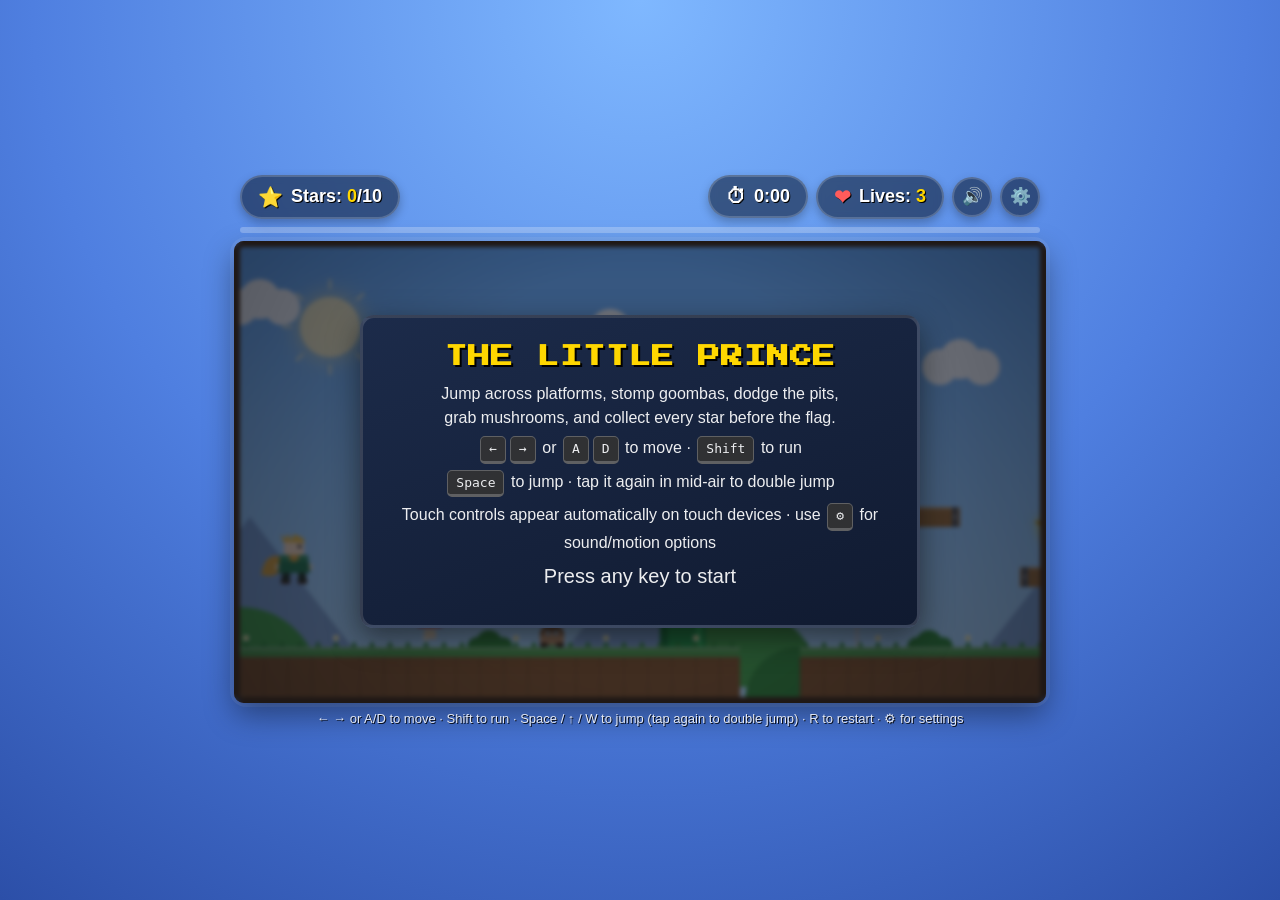
==== commit 6ce268e4: "Fix dt-dependent stomp misclassification, settings-open gameplay leak, dead click-to-start Round 3 o" ====
--- a/mariominigame.html
+++ b/mariominigame.html
@@ -2,16 +2,17 @@
 <html lang="en">
 <head>
 <meta charset="UTF-8">
-<title>Chainsaw Run - Slice & Collect Contracts</title>
+<meta name="viewport" content="width=device-width, initial-scale=1, viewport-fit=cover">
+<title>The Little Prince - Jump & Collect Stars</title>
 <link rel="preconnect" href="https://fonts.googleapis.com">
 <link rel="preconnect" href="https://fonts.gstatic.com" crossorigin>
 <link href="https://fonts.googleapis.com/css2?family=Press+Start+2P&display=swap" rel="stylesheet">
 <style>
   :root {
-    --panel-bg: rgba(20, 6, 10, 0.65);
-    --panel-border: rgba(255, 60, 60, 0.35);
-    --gold: #ffcc00;
-    --accent: #ff2d2d;
+    --panel-bg: rgba(10, 20, 40, 0.55);
+    --panel-border: rgba(255, 255, 255, 0.18);
+    --gold: #ffd700;
+    --accent: #ff5b5b;
   }
   * { box-sizing: border-box; }
   html, body {
@@ -20,15 +21,16 @@
     height: 100%;
     overflow: hidden;
     font-family: 'Trebuchet MS', Arial, sans-serif;
-    background: radial-gradient(circle at 50% 0%, #4a1015 0%, #200509 55%, #0a0203 100%);
+    background: radial-gradient(circle at 50% 0%, #7fb8ff 0%, #4f7fe0 55%, #2c4fa8 100%);
   }
   #gameWrap {
+    position: relative;
     display: flex;
     flex-direction: column;
     align-items: center;
     justify-content: center;
     height: 100%;
-    gap: 10px;
+    gap: 8px;
   }
   #hud {
     width: 800px;
@@ -36,6 +38,15 @@
     display: flex;
     justify-content: space-between;
     align-items: center;
+    flex-wrap: wrap;
+    gap: 8px;
+  }
+  #hudRight {
+    display: flex;
+    align-items: center;
+    gap: 8px;
+    flex-wrap: wrap;
+    justify-content: flex-end;
   }
   .badge {
     display: flex;
@@ -51,18 +62,53 @@
     font-weight: bold;
     text-shadow: 1px 1px 0 #000;
     box-shadow: 0 4px 10px rgba(0,0,0,0.25);
+    white-space: nowrap;
   }
   .badge .icon { font-size: 20px; }
   .badge .value { color: var(--gold); }
   #hearts .heart { color: var(--accent); }
+  .iconBtn {
+    width: 40px;
+    height: 40px;
+    border-radius: 50%;
+    background: var(--panel-bg);
+    border: 2px solid var(--panel-border);
+    color: #fff;
+    font-size: 17px;
+    line-height: 1;
+    cursor: pointer;
+    display: flex;
+    align-items: center;
+    justify-content: center;
+    box-shadow: 0 4px 10px rgba(0,0,0,0.25);
+  }
+  .iconBtn:hover { filter: brightness(1.15); }
+  .iconBtn:focus-visible, .touchBtn:focus-visible, input:focus-visible, button:focus-visible {
+    outline: 2px solid #fff;
+    outline-offset: 2px;
+  }
+  #progressBarWrap {
+    width: 800px;
+    max-width: 95vw;
+    height: 6px;
+    border-radius: 4px;
+    background: rgba(255,255,255,0.25);
+    overflow: hidden;
+  }
+  #progressBarFill {
+    height: 100%;
+    width: 0%;
+    background: linear-gradient(90deg, #ffd700, #ffb700);
+    transition: width 0.15s linear;
+  }
   #canvasWrap {
     position: relative;
     border-radius: 12px;
     box-shadow: 0 12px 30px rgba(0,0,0,0.4), 0 0 0 4px rgba(255,255,255,0.08);
   }
   canvas {
-    background: linear-gradient(#3a0e14, #180508);
-    border: 6px solid #1a1a1a;
+    background: linear-gradient(#5c94fc, #a8d8ff);
+    border: 6px solid #402a13;
     border-radius: 10px;
     display: block;
     max-width: 95vw;
@@ -80,26 +126,29 @@
   }
   .overlay.visible { display: flex; }
   .card {
-    background: linear-gradient(160deg, #2a0a10, #0d0304);
-    border: 3px solid rgba(255,45,45,0.35);
+    background: linear-gradient(160deg, #1c2b4a, #101a30);
+    border: 3px solid rgba(255,255,255,0.15);
     border-radius: 14px;
     padding: 28px 36px;
     text-align: center;
     color: #fff;
     box-shadow: 0 10px 30px rgba(0,0,0,0.5);
     animation: pop 0.25s ease-out;
-    max-width: 90%;
+    max-width: min(90%, 560px);
   }
   @keyframes pop {
     from { transform: scale(0.85); opacity: 0; }
     to { transform: scale(1); opacity: 1; }
+  }
+  @media (prefers-reduced-motion: reduce) {
+    .card { animation: none; }
   }
   .card h1 {
     font-family: 'Press Start 2P', monospace;
     font-size: 22px;
     margin: 0 0 14px;
-    color: var(--accent);
-    text-shadow: 2px 2px 0 #000, 0 0 18px rgba(255,45,45,0.55);
+    color: var(--gold);
+    text-shadow: 2px 2px 0 #000;
     letter-spacing: 1px;
   }
   .card p {
@@ -110,86 +159,188 @@
   }
   .card .kbd {
     display: inline-block;
-    background: #1c1010;
-    border: 1px solid #5a2020;
+    background: #333;
+    border: 1px solid #666;
     border-bottom-width: 3px;
     border-radius: 5px;
     padding: 2px 8px;
     font-size: 13px;
     font-family: monospace;
-    color: #ffdede;
+    color: #fff;
     margin: 0 2px;
   }
+  body.reduce-motion .card { animation: none; }
   .card .big {
     font-size: 20px;
     margin-top: 4px;
+  }
+  .card .best {
+    font-size: 14px;
     color: var(--gold);
-  }
-  #heroPixelArt {
-    display: block;
-    margin: 0 auto 14px;
-    image-rendering: pixelated;
-    image-rendering: crisp-edges;
-    filter: drop-shadow(0 0 10px rgba(255, 45, 45, 0.45));
-  }
-  .start-btn {
-    font-family: 'Press Start 2P', monospace;
+    opacity: 0.95;
+  }
+  .restartBtn {
+    margin-top: 12px;
+    background: var(--gold);
+    color: #201400;
+    border: none;
+    font-weight: bold;
     font-size: 15px;
-    margin-top: 16px;
-    padding: 12px 26px;
-    color: #fff;
-    background: linear-gradient(180deg, #e0302f, #7a0d0d);
-    border: 2px solid #ff5b5b;
-    border-radius: 8px;
+    padding: 8px 22px;
+    border-radius: 999px;
     cursor: pointer;
-    letter-spacing: 1px;
-    text-shadow: 1px 1px 0 #000;
-    box-shadow: 0 4px 0 #4a0808, 0 8px 16px rgba(0,0,0,0.4);
-    transition: transform 0.08s ease-out, box-shadow 0.08s ease-out;
-  }
-  .start-btn:hover {
-    background: linear-gradient(180deg, #ff4a3f, #931010);
-  }
-  .start-btn:active {
-    transform: translateY(3px);
-    box-shadow: 0 1px 0 #4a0808, 0 4px 10px rgba(0,0,0,0.4);
-  }
+  }
+  .restartBtn:hover { filter: brightness(1.08); }
   #controls {
     color: #fff;
     text-shadow: 1px 1px 0 #000;
     font-size: 13px;
     text-align: center;
     opacity: 0.85;
+    max-width: 95vw;
+  }
+  #settingsPanel {
+    position: absolute;
+    top: 50px;
+    right: 6px;
+    z-index: 6;
+    background: linear-gradient(160deg, #1c2b4a, #101a30);
+    border: 2px solid rgba(255,255,255,0.18);
+    border-radius: 10px;
+    padding: 14px 16px;
+    color: #fff;
+    font-size: 14px;
+    box-shadow: 0 10px 24px rgba(0,0,0,0.4);
+    display: flex;
+    flex-direction: column;
+    gap: 10px;
+    width: 200px;
+    max-width: calc(100vw - 20px);
+  }
+  #settingsPanel[hidden] { display: none; }
+  #settingsPanel label { display: flex; align-items: center; gap: 8px; cursor: pointer; }
+  #settingsPanel button {
+    align-self: flex-end;
+    background: rgba(255,255,255,0.15);
+    border: 1px solid rgba(255,255,255,0.3);
+    color: #fff;
+    padding: 4px 10px;
+    border-radius: 6px;
+    cursor: pointer;
+  }
+  #touchControls {
+    position: absolute;
+    left: 0;
+    right: 0;
+    bottom: 14px;
+    display: flex;
+    justify-content: space-between;
+    padding: 0 14px;
+    pointer-events: none;
+  }
+  #touchControls[hidden] { display: none; }
+  #touchControls .side { display: flex; gap: 12px; pointer-events: auto; }
+  .touchBtn {
+    width: 56px;
+    height: 56px;
+    border-radius: 50%;
+    background: rgba(255,255,255,0.22);
+    border: 2px solid rgba(255,255,255,0.5);
+    color: #fff;
+    font-size: 22px;
+    display: flex;
+    align-items: center;
+    justify-content: center;
+    -webkit-user-select: none;
+    user-select: none;
+    touch-action: none;
+  }
+  .touchBtn:active { background: rgba(255,255,255,0.4); }
+  #btnRun { font-size: 12px; font-weight: bold; }
+  #toast {
+    position: absolute;
+    top: 12px;
+    left: 50%;
+    transform: translate(-50%, -8px);
+    background: rgba(10,20,40,0.88);
+    color: #fff;
+    padding: 6px 16px;
+    border-radius: 20px;
+    font-size: 13px;
+    opacity: 0;
+    transition: opacity 0.25s ease, transform 0.25s ease;
+    pointer-events: none;
+    white-space: nowrap;
+    z-index: 4;
+  }
+  #toast.show { opacity: 1; transform: translate(-50%, 0); }
+  .visually-hidden {
+    position: absolute !important;
+    width: 1px;
+    height: 1px;
+    padding: 0;
+    margin: -1px;
+    overflow: hidden;
+    clip: rect(0,0,0,0);
+    white-space: nowrap;
+    border: 0;
   }
 </style>
 </head>
 <body>
 <div id="gameWrap">
   <div id="hud">
-    <div class="badge"><span class="icon">🩸</span><span>Contracts: <span class="value" id="starCount">0</span>/<span id="starTotal">0</span></span></div>
-    <div class="badge" id="hearts"><span class="icon heart">❤</span><span>Lives: <span class="value" id="lives">3</span></span></div>
+    <div class="badge"><span class="icon">⭐</span><span>Stars: <span class="value" id="starCount">0</span>/<span id="starTotal">0</span></span></div>
+    <div id="hudRight">
+      <div class="badge"><span class="icon">⏱</span><span id="timerDisplay">0:00</span></div>
+      <div class="badge" id="hearts"><span class="icon heart">❤</span><span>Lives: <span class="value" id="lives">3</span></span></div>
+      <button class="iconBtn" id="muteBtn" type="button" aria-label="Mute sound" aria-pressed="false">🔊</button>
+      <button class="iconBtn" id="settingsBtn" type="button" aria-label="Open settings" aria-expanded="false">⚙️</button>
+    </div>
   </div>
+  <div id="progressBarWrap" aria-hidden="true"><div id="progressBarFill"></div></div>
   <div id="canvasWrap">
-    <canvas id="game" width="800" height="450"></canvas>
+    <canvas id="game" width="800" height="450" role="img" aria-label="The Little Prince platformer game viewport"></canvas>
+    <div id="settingsPanel" role="dialog" aria-modal="true" aria-label="Settings" hidden>
+      <label><input type="checkbox" id="optReducedMotion"> Reduce motion</label>
+      <label><input type="checkbox" id="optTouch"> Show touch controls</label>
+      <label>Volume <input type="range" id="optVolume" min="0" max="100" value="80" aria-label="Volume"></label>
+      <button id="closeSettingsBtn" type="button">Close</button>
+    </div>
+    <div id="touchControls" hidden>
+      <div class="side">
+        <button class="touchBtn" id="btnLeft" type="button" aria-label="Move left">◀</button>
+        <button class="touchBtn" id="btnRight" type="button" aria-label="Move right">▶</button>
+      </div>
+      <div class="side">
+        <button class="touchBtn" id="btnRun" type="button" aria-label="Hold to run">RUN</button>
+        <button class="touchBtn" id="btnJump" type="button" aria-label="Jump (tap again in mid-air to double jump)">⤒</button>
+      </div>
+    </div>
+    <div id="toast" role="status"></div>
     <div id="titleOverlay" class="overlay visible">
       <div class="card">
-        <canvas id="heroPixelArt" width="162" height="126"></canvas>
-        <h1>CHAINSAW RUN</h1>
-        <p>Jump across the rooftops, stomp fiends, dodge the pits,<br>grab power packs, and collect every devil contract before the flag.</p>
+        <h1>THE LITTLE PRINCE</h1>
+        <p>Jump across platforms, stomp goombas, dodge the pits,<br>grab mushrooms, and collect every star before the flag.</p>
         <p><span class="kbd">&larr;</span><span class="kbd">&rarr;</span> or <span class="kbd">A</span><span class="kbd">D</span> to move &middot; <span class="kbd">Shift</span> to run</p>
         <p><span class="kbd">Space</span> to jump &middot; tap it again in mid-air to double jump</p>
-        <button id="startBtn" class="start-btn" type="button">&#9654; START</button>
+        <p>Touch controls appear automatically on touch devices &middot; use <span class="kbd">⚙</span> for sound/motion options</p>
+        <p class="big">Press any key to start</p>
+        <p class="best" id="bestLine" style="display:none;"></p>
       </div>
     </div>
     <div id="msgOverlay" class="overlay">
       <div class="card">
         <h1 id="msgTitle">GAME OVER</h1>
         <p id="msgBody"></p>
+        <p class="best" id="msgBestLine"></p>
         <p class="big">Press <span class="kbd">R</span> to restart</p>
+        <button id="restartBtn" class="restartBtn" type="button">Restart</button>
       </div>
     </div>
   </div>
-  <div id="controls">&larr; &rarr; or A/D to move &middot; Shift to run &middot; Space / &uarr; / W to jump (tap again to double jump) &middot; R to restart</div>
+  <div id="controls">&larr; &rarr; or A/D to move &middot; Shift to run &middot; Space / &uarr; / W to jump (tap again to double jump) &middot; R to restart &middot; ⚙ for settings</div>
+  <div id="srAnnounce" class="visually-hidden" aria-live="polite"></div>
 </div>
 
 <script>
@@ -202,44 +353,334 @@
 const msgOverlay = document.getElementById('msgOverlay');
 const msgTitle = document.getElementById('msgTitle');
 const msgBody = document.getElementById('msgBody');
-const startBtn = document.getElementById('startBtn');
-const heroCanvas = document.getElementById('heroPixelArt');
-
+const msgBestLine = document.getElementById('msgBestLine');
+const bestLine = document.getElementById('bestLine');
+const timerDisplay = document.getElementById('timerDisplay');
+const progressFill = document.getElementById('progressBarFill');
+const toastEl = document.getElementById('toast');
+const srAnnounce = document.getElementById('srAnnounce');
+const muteBtn = document.getElementById('muteBtn');
+const settingsBtn = document.getElementById('settingsBtn');
+const settingsPanel = document.getElementById('settingsPanel');
+const optReducedMotion = document.getElementById('optReducedMotion');
+const optTouch = document.getElementById('optTouch');
+const optVolume = document.getElementById('optVolume');
+const closeSettingsBtn = document.getElementById('closeSettingsBtn');
+const restartBtn = document.getElementById('restartBtn');
+const touchControls = document.getElementById('touchControls');
+const btnLeft = document.getElementById('btnLeft');
+const btnRight = document.getElementById('btnRight');
+const btnRun = document.getElementById('btnRun');
+const btnJump = document.getElementById('btnJump');
+
+// ===== Settings & persistence (localStorage; every access is guarded since =====
+// ===== private-browsing / file:// contexts can throw or silently no-op)    =====
+const SETTINGS_KEY = 'littlePrinceGame.settings.v1';
+const BEST_KEY = 'littlePrinceGame.best.v1';
+
+function isTouchDevice() {
+  return ('ontouchstart' in window) || (navigator.maxTouchPoints > 0);
+}
+function loadSettings() {
+  const s = {
+    muted: false,
+    volume: 0.8,
+    reducedMotion: !!(window.matchMedia && matchMedia('(prefers-reduced-motion: reduce)').matches),
+    showTouch: isTouchDevice(),
+  };
+  try {
+    const raw = localStorage.getItem(SETTINGS_KEY);
+    if (raw) Object.assign(s, JSON.parse(raw));
+  } catch (e) { /* ignore: storage unavailable */ }
+  return s;
+}
+function saveSettings() {
+  try { localStorage.setItem(SETTINGS_KEY, JSON.stringify(settings)); } catch (e) { /* ignore */ }
+}
+function loadBest() {
+  try {
+    const raw = localStorage.getItem(BEST_KEY);
+    if (raw) return JSON.parse(raw);
+  } catch (e) { /* ignore */ }
+  return null;
+}
+function saveBestIfBetter(starsN, timeMs) {
+  const cur = loadBest();
+  const better = !cur || starsN > cur.stars || (starsN === cur.stars && timeMs < cur.timeMs);
+  if (better) {
+    try { localStorage.setItem(BEST_KEY, JSON.stringify({ stars: starsN, timeMs })); } catch (e) { /* ignore */ }
+  }
+  return better;
+}
+let settings = loadSettings();
+
+function applySettingsToUI() {
+  muteBtn.textContent = settings.muted ? '🔇' : '🔊';
+  muteBtn.setAttribute('aria-pressed', String(settings.muted));
+  optReducedMotion.checked = settings.reducedMotion;
+  optTouch.checked = settings.showTouch;
+  optVolume.value = String(Math.round(settings.volume * 100));
+  touchControls.hidden = !settings.showTouch;
+  document.body.classList.toggle('reduce-motion', settings.reducedMotion);
+  if (masterGain) masterGain.gain.value = settings.volume;
+}
+
+// ===== Audio: procedural WebAudio synth SFX + a light music loop.       =====
+// ===== No external asset files, so it can't break the single-file deploy. =====
+let audioCtx = null;
+let masterGain = null;
+function ensureAudio() {
+  if (!audioCtx) {
+    try {
+      audioCtx = new (window.AudioContext || window.webkitAudioContext)();
+      masterGain = audioCtx.createGain();
+      masterGain.gain.value = settings.volume;
+      masterGain.connect(audioCtx.destination);
+    } catch (e) { audioCtx = null; masterGain = null; }
+  } else if (audioCtx.state === 'suspended') {
+    audioCtx.resume();
+  }
+}
+function tone(freq, duration, type, startGain, glideTo) {
+  if (!audioCtx || !masterGain || settings.muted) return;
+  const t0 = audioCtx.currentTime;
+  const osc = audioCtx.createOscillator();
+  const gain = audioCtx.createGain();
+  osc.type = type || 'square';
+  osc.frequency.setValueAtTime(freq, t0);
+  if (glideTo) osc.frequency.exponentialRampToValueAtTime(Math.max(glideTo, 1), t0 + duration);
+  gain.gain.setValueAtTime(startGain != null ? startGain : 0.15, t0);
+  gain.gain.exponentialRampToValueAtTime(0.0001, t0 + duration);
+  osc.connect(gain).connect(masterGain);
+  osc.start(t0);
+  osc.stop(t0 + duration + 0.02);
+}
+const SFX = {
+  jump: () => tone(520, 0.12, 'square', 0.12, 780),
+  doubleJump: () => tone(660, 0.14, 'square', 0.12, 990),
+  star: () => { tone(880, 0.08, 'triangle', 0.15, 1320); setTimeout(() => tone(1320, 0.12, 'triangle', 0.12), 60); },
+  mushroom: () => { [520, 660, 780, 1040].forEach((f, i) => setTimeout(() => tone(f, 0.1, 'square', 0.12), i * 70)); },
+  stomp: () => tone(160, 0.12, 'square', 0.18, 60),
+  hurt: () => tone(180, 0.25, 'sawtooth', 0.18, 60),
+  checkpoint: () => { [660, 880].forEach((f, i) => setTimeout(() => tone(f, 0.15, 'triangle', 0.14), i * 90)); },
+  lifeLost: () => { [440, 330, 220].forEach((f, i) => setTimeout(() => tone(f, 0.18, 'sawtooth', 0.16), i * 140)); },
+  gameOver: () => { [330, 290, 240, 180].forEach((f, i) => setTimeout(() => tone(f, 0.3, 'sawtooth', 0.16), i * 180)); },
+  win: () => { [660, 880, 990, 1320].forEach((f, i) => setTimeout(() => tone(f, 0.22, 'triangle', 0.16), i * 140)); },
+};
+const MUSIC_MELODY = [392, 440, 494, 440, 523, 587, 523, 494, 440, 392, 349, 392, 440, 494, 440, 392];
+const MUSIC_BASS   = [196, 196, 247, 247, 262, 262, 247, 247, 220, 220, 196, 196, 175, 175, 196, 196];
+let musicTimer = null;
+let musicStep = 0;
+function scheduleMusicStep() {
+  if (!audioCtx || settings.muted || gameState !== 'playing') return;
+  tone(MUSIC_MELODY[musicStep % MUSIC_MELODY.length], 0.22, 'triangle', 0.05, null);
+  tone(MUSIC_BASS[musicStep % MUSIC_BASS.length], 0.28, 'sine', 0.04, null);
+  musicStep++;
+}
+function startMusic() {
+  if (musicTimer) return;
+  musicStep = 0;
+  musicTimer = setInterval(scheduleMusicStep, 300);
+}
+function stopMusic() {
+  if (musicTimer) { clearInterval(musicTimer); musicTimer = null; }
+}
+
+// ===== Accessibility helpers =====
+function announce(msg) { srAnnounce.textContent = msg; }
+let toastTimer = null;
+function showToast(msg) {
+  toastEl.textContent = msg;
+  toastEl.classList.add('show');
+  clearTimeout(toastTimer);
+  toastTimer = setTimeout(hideToast, 1600);
+}
+function hideToast() { toastEl.classList.remove('show'); }
+
+// ===== Timer & best-run tracking =====
+let playStartTime = 0;
+let elapsedMs = 0;
+let timerRunning = false;
+function startTimer() { playStartTime = performance.now() - elapsedMs; timerRunning = true; }
+function stopTimer() { timerRunning = false; }
+function resetTimer() { elapsedMs = 0; timerRunning = false; }
+function formatTime(ms) {
+  const totalSec = Math.max(0, Math.floor(ms / 1000));
+  const mm = Math.floor(totalSec / 60);
+  const ss = String(totalSec % 60).padStart(2, '0');
+  return mm + ':' + ss;
+}
+function updateTimerDisplay() {
+  if (timerRunning) elapsedMs = performance.now() - playStartTime;
+  timerDisplay.textContent = formatTime(elapsedMs);
+}
+function refreshBestLine() {
+  const best = loadBest();
+  const text = best ? ('Best: ' + best.stars + '/' + stars.length + ' stars · ' + formatTime(best.timeMs)) : '';
+  bestLine.style.display = best ? '' : 'none';
+  bestLine.textContent = text;
+  msgBestLine.textContent = text;
+}
+
+// ===== Tunable physics/gameplay constants =====
 const GRAVITY = 0.6;
 const FRICTION = 0.8;
 const WALK_SPEED = 4;
 const RUN_SPEED = 7.5;
 const JUMP_FORCE = -12.5;
 const DOUBLE_JUMP_FORCE = -10.5;
+const STOMP_OVERLAP_PX = 14;   // leniency (px) when checking if the player's feet were above an enemy's top before this frame's move, to count as a stomp rather than a side hit
+const STOMP_BOUNCE = 0.55;     // upward bounce (relative to JUMP_FORCE) after a successful stomp
+const INVULN_FRAMES = 90;      // brief invulnerability window after taking damage
+const KNOCKBACK_VX = 6;
+const KNOCKBACK_VY = -6;
+const DEATH_Y = 500;           // falling past this y counts as "off the world"
+const RESTART_CONFIRM_MS = 2000;
 
 // World is wider than the canvas; camera scrolls horizontally.
 const WORLD_WIDTH = 2400;
 const GROUND_Y = 400;
 
-function beginGame() {
+let keys = {};
+let restartArmed = false;
+let restartArmTimeout = null;
+
+function startGame() {
   if (gameState !== 'title') return;
   gameState = 'playing';
   titleOverlay.classList.remove('visible');
-  jumpKeyWasDown = true; // don't let the key/click that starts the game also count as a jump
-}
-
-let keys = {};
+  jumpKeyWasDown = true; // don't let the key that starts the game also count as a jump
+  ensureAudio();
+  resetTimer();
+  startTimer();
+  startMusic();
+  announce('Game started.');
+}
+
 window.addEventListener('keydown', e => {
-  keys[e.key.toLowerCase()] = true;
+  const key = e.key.toLowerCase();
+  keys[key] = true;
   if (e.key === ' ') e.preventDefault();
 
-  if (gameState === 'title' && e.key.toLowerCase() !== 'r') beginGame();
-  if (e.key.toLowerCase() === 'r') restart();
+  if (key === 'escape' && !settingsPanel.hidden) {
+    settingsPanel.hidden = true;
+    settingsBtn.setAttribute('aria-expanded', 'false');
+    settingsBtn.focus();
+    if (paused) { paused = false; startTimer(); }
+  }
+
+  if (gameState === 'title' && key !== 'r') {
+    startGame();
+  }
+
+  if (key === 'r') {
+    if (gameState === 'playing') {
+      // Restarting mid-run wipes lives/stars/time, so require a second press
+      // within a short window instead of restarting on a single stray keypress.
+      if (restartArmed) {
+        clearTimeout(restartArmTimeout);
+        restartArmed = false;
+        hideToast();
+        restart();
+      } else {
+        restartArmed = true;
+        showToast('Press R again to restart');
+        restartArmTimeout = setTimeout(() => { restartArmed = false; hideToast(); }, RESTART_CONFIRM_MS);
+      }
+    } else {
+      restart();
+    }
+  } else if (restartArmed) {
+    restartArmed = false;
+    clearTimeout(restartArmTimeout);
+    hideToast();
+  }
 });
 window.addEventListener('keyup', e => keys[e.key.toLowerCase()] = false);
-canvas.addEventListener('click', beginGame);
-startBtn.addEventListener('click', e => {
-  e.stopPropagation();
-  beginGame();
+canvas.addEventListener('click', () => {
+  if (gameState === 'title') startGame();
 });
+// The title overlay sits on top of (and fully covers) the canvas while
+// visible, so it - not the canvas - is what actually receives the click.
+titleOverlay.addEventListener('click', () => {
+  if (gameState === 'title') startGame();
+});
+
+// ===== Settings UI wiring =====
+muteBtn.addEventListener('click', () => {
+  ensureAudio();
+  settings.muted = !settings.muted;
+  saveSettings();
+  applySettingsToUI();
+});
+settingsBtn.addEventListener('click', () => {
+  const willOpen = settingsPanel.hidden;
+  settingsPanel.hidden = !willOpen;
+  settingsBtn.setAttribute('aria-expanded', String(willOpen));
+  if (willOpen) {
+    optReducedMotion.focus();
+    if (gameState === 'playing' && !paused) { paused = true; stopTimer(); }
+  } else if (paused) {
+    paused = false;
+    startTimer();
+  }
+});
+closeSettingsBtn.addEventListener('click', () => {
+  settingsPanel.hidden = true;
+  settingsBtn.setAttribute('aria-expanded', 'false');
+  settingsBtn.focus();
+  if (paused) { paused = false; startTimer(); }
+});
+settingsPanel.addEventListener('keydown', e => {
+  if (e.key !== 'Tab') return;
+  const focusables = [optReducedMotion, optTouch, optVolume, closeSettingsBtn];
+  const first = focusables[0], last = focusables[focusables.length - 1];
+  if (e.shiftKey && document.activeElement === first) {
+    e.preventDefault();
+    last.focus();
+  } else if (!e.shiftKey && document.activeElement === last) {
+    e.preventDefault();
+    first.focus();
+  }
+});
+optReducedMotion.addEventListener('change', () => {
+  settings.reducedMotion = optReducedMotion.checked;
+  saveSettings();
+  applySettingsToUI();
+});
+optTouch.addEventListener('change', () => {
+  settings.showTouch = optTouch.checked;
+  saveSettings();
+  applySettingsToUI();
+});
+optVolume.addEventListener('input', () => {
+  settings.volume = Number(optVolume.value) / 100;
+  saveSettings();
+  if (masterGain) masterGain.gain.value = settings.volume;
+});
+restartBtn.addEventListener('click', () => restart());
+
+// ===== Touch controls: reuse the same `keys` map the keyboard uses =====
+function bindHold(el, keyName) {
+  const set = down => e => { e.preventDefault(); keys[keyName] = down; };
+  el.addEventListener('pointerdown', set(true));
+  el.addEventListener('pointerup', set(false));
+  el.addEventListener('pointercancel', set(false));
+  el.addEventListener('pointerleave', set(false));
+}
+bindHold(btnLeft, 'arrowleft');
+bindHold(btnRight, 'arrowright');
+bindHold(btnRun, 'shift');
+btnJump.addEventListener('pointerdown', e => {
+  e.preventDefault();
+  if (gameState === 'title') startGame();
+  keys[' '] = true;
+});
+btnJump.addEventListener('pointerup', e => { e.preventDefault(); keys[' '] = false; });
+btnJump.addEventListener('pointercancel', () => { keys[' '] = false; });
 
 // ---- Level layout ----
-// Platforms: x, y, width, height
+// Platforms: x, y, width, height. Ones with `moving:true` oscillate at runtime.
 const platforms = [
   { x: 0,    y: GROUND_Y, w: 500,  h: 50 },
   { x: 560,  y: GROUND_Y, w: 260,  h: 50 },
@@ -256,6 +697,8 @@
   { x: 1600, y: 240, w: 100, h: 20 },
   { x: 1900, y: 300, w: 120, h: 20 },
   { x: 2100, y: 250, w: 100, h: 20 },
+  // moving platform: an alternate, timing-based way across the pit at 1300-1380
+  { x: 1310, y: 280, w: 70, h: 16, moving: true, axis: 'y', min: 230, max: 330, speed: 0.9, dir: 1 },
 ];
 
 // Gaps (pits) - defined as x ranges where there's no ground so falling = death
@@ -284,21 +727,31 @@
 // Mushrooms: grow the player and grant one hit of protection against enemies
 let mushrooms = [
   { x: 190, y: GROUND_Y - 20, taken: false },
-  { x: 950, y: GROUND_Y - 20, taken: false },
-  { x: 1420, y: 270, taken: false },
+  { x: 1080, y: GROUND_Y - 20, taken: false },
+  { x: 1550, y: 270, taken: false },
   { x: 2000, y: GROUND_Y - 20, taken: false },
 ];
 
-// Goombas that patrol a fixed range and must be jumped on or avoided
+// Checkpoints: touching one moves the respawn point up, so a death late in the
+// level doesn't send the player all the way back to the start.
+let checkpoints = [
+  { x: 610, y: GROUND_Y - 90, w: 14, h: 90, reached: false },
+  { x: 1800, y: GROUND_Y - 90, w: 14, h: 90, reached: false },
+];
+let spawnPoint = { x: 40, y: 300 };
+
+// Goombas patrol a fixed range and must be jumped on or avoided. One "flyer"
+// bobs vertically for a bit of enemy variety.
 const PLAYER_SMALL = { w: 28, h: 36 };
 const PLAYER_BIG = { w: 30, h: 48 };
 const ENEMY_SPEED = 1.3;
 function makeEnemies() {
   return [
-    { x: 300, y: GROUND_Y - 24, w: 24, h: 24, minX: 260, maxX: 460, vx: ENEMY_SPEED, alive: true },
-    { x: 950, y: GROUND_Y - 24, w: 24, h: 24, minX: 910, maxX: 1260, vx: ENEMY_SPEED, alive: true },
-    { x: 1420, y: GROUND_Y - 24, w: 24, h: 24, minX: 1390, maxX: 1650, vx: -ENEMY_SPEED, alive: true },
-    { x: 1900, y: GROUND_Y - 24, w: 24, h: 24, minX: 1780, maxX: 2350, vx: ENEMY_SPEED, alive: true },
+    { x: 300,  y: GROUND_Y - 24, w: 24, h: 24, minX: 260,  maxX: 460,  vx: ENEMY_SPEED,  alive: true, type: 'goomba' },
+    { x: 950,  y: GROUND_Y - 24, w: 24, h: 24, minX: 910,  maxX: 1260, vx: ENEMY_SPEED,  alive: true, type: 'goomba' },
+    { x: 1420, y: GROUND_Y - 24, w: 24, h: 24, minX: 1390, maxX: 1650, vx: -ENEMY_SPEED, alive: true, type: 'goomba' },
+    { x: 1900, y: GROUND_Y - 24, w: 24, h: 24, minX: 1780, maxX: 2350, vx: ENEMY_SPEED,  alive: true, type: 'goomba' },
+    { x: 1050, y: 150, baseY: 150, w: 22, h: 18, minX: 1000, maxX: 1230, vx: ENEMY_SPEED * 0.9, alive: true, type: 'flyer' },
   ];
 }
 let enemies = makeEnemies();
@@ -308,14 +761,17 @@
 
 let camX = 0;
 let gameState = 'title'; // title, playing, won, dead
+let paused = false; // true while the settings panel is open during active play
 let particles = [];
 let jumpKeyWasDown = false;
+let lifeLostThisFrame = false;
 
 function createPlayer() {
   return {
-    x: 40, y: 300, w: PLAYER_SMALL.w, h: PLAYER_SMALL.h,
+    x: spawnPoint.x, y: spawnPoint.y, w: PLAYER_SMALL.w, h: PLAYER_SMALL.h,
     vx: 0, vy: 0,
     onGround: false,
+    ridingPlatform: null,
     facing: 1,
     starsCollected: 0,
     lives: 3,
@@ -328,7 +784,7 @@
 let player = createPlayer();
 
 function resetPlayerPosition(p) {
-  p.x = 40; p.y = 300; p.vx = 0; p.vy = 0;
+  p.x = spawnPoint.x; p.y = spawnPoint.y; p.vx = 0; p.vy = 0;
 }
 
 function growPlayer(p) {
@@ -351,6 +807,14 @@
 
 function rectsOverlap(a, b) {
   return a.x < b.x + b.w && a.x + a.w > b.x && a.y < b.y + b.h && a.y + a.h > b.y;
+}
+
+function ratingForStars(collected, total) {
+  const pct = collected / total;
+  if (pct >= 1) return { label: 'PERFECT RUN!', emoji: '🌟' };
+  if (pct >= 0.7) return { label: 'GREAT JOB!', emoji: '🥇' };
+  if (pct >= 0.4) return { label: 'NICE WORK!', emoji: '🥈' };
+  return { label: 'YOU MADE IT', emoji: '🥉' };
 }
 
 function spawnBurst(x, y, color) {
@@ -366,18 +830,40 @@
   }
 }
 
-function updateParticles() {
+function updateParticles(dt) {
   for (const p of particles) {
-    p.x += p.vx;
-    p.y += p.vy;
-    p.vy += 0.1;
-    p.life -= 0.03;
+    p.x += p.vx * dt;
+    p.y += p.vy * dt;
+    p.vy += 0.1 * dt;
+    p.life -= 0.03 * dt;
   }
   particles = particles.filter(p => p.life > 0);
 }
 
-function update() {
-  if (gameState !== 'playing') { updateParticles(); return; }
+function updateMovingPlatforms(dt) {
+  for (const p of platforms) {
+    if (!p.moving) continue;
+    if (p.axis === 'y') {
+      const prevPY = p.y;
+      p.y += p.dir * p.speed * dt;
+      if (p.y <= p.min) { p.y = p.min; p.dir = 1; }
+      if (p.y >= p.max) { p.y = p.max; p.dir = -1; }
+      // Carry whatever is standing on this platform along with it - without this,
+      // a platform moving up faster than gravity pulls the player down "outruns"
+      // the landing check and the rider falls straight through it.
+      if (player.ridingPlatform === p) {
+        player.y += (p.y - prevPY);
+      }
+    }
+  }
+}
+
+function update(dt) {
+  if (gameState !== 'playing' || paused) { updateParticles(dt); return; }
+  lifeLostThisFrame = false;
+  const t = Date.now();
+
+  updateMovingPlatforms(dt);
 
   const running = keys['shift'];
   const maxSpeed = running ? RUN_SPEED : WALK_SPEED;
@@ -385,68 +871,85 @@
   // Horizontal input
   let moving = false;
   if (keys['arrowleft'] || keys['a']) {
-    player.vx -= running ? 1.6 : 1;
+    player.vx -= (running ? 1.6 : 1) * dt;
     player.facing = -1;
     moving = true;
   }
   if (keys['arrowright'] || keys['d']) {
-    player.vx += running ? 1.6 : 1;
+    player.vx += (running ? 1.6 : 1) * dt;
     player.facing = 1;
     moving = true;
   }
-  player.vx *= FRICTION;
+  player.vx *= Math.pow(FRICTION, dt);
   if (Math.abs(player.vx) > maxSpeed) player.vx = maxSpeed * Math.sign(player.vx);
 
-  if (moving && player.onGround) player.walkPhase += running ? 0.55 : 0.35;
-
-  // Jump / double jump (edge-triggered so holding the key doesn't chain-jump)
+  if (moving && player.onGround) player.walkPhase += (running ? 0.55 : 0.35) * dt;
+
+  // Jump / double jump (edge-triggered so holding the key doesn't chain-jump).
+  // `jumpsUsed` counts jumps taken since the player last stood on ground: the
+  // FIRST air jump always uses full JUMP_FORCE (this also covers walking off a
+  // ledge without ever pressing jump - that's still charge #1, not charge #2),
+  // and only the second one is the weaker double jump.
   const jumpPressed = keys['arrowup'] || keys['w'] || keys[' '];
   if (jumpPressed && !jumpKeyWasDown) {
     if (player.onGround) {
       player.vy = JUMP_FORCE;
       player.onGround = false;
       player.jumpsUsed = 1;
+      SFX.jump();
+    } else if (player.jumpsUsed === 0) {
+      player.vy = JUMP_FORCE;
+      player.jumpsUsed = 1;
+      SFX.jump();
     } else if (player.jumpsUsed < 2) {
       player.vy = DOUBLE_JUMP_FORCE;
       player.jumpsUsed = 2;
-      spawnBurst(player.x - camX + player.w / 2, player.y + player.h / 2, '255, 255, 255');
+      SFX.doubleJump();
+      spawnBurst(player.x + player.w / 2, player.y + player.h / 2, '255, 255, 255');
     }
   }
   jumpKeyWasDown = jumpPressed;
 
   // Gravity
-  player.vy += GRAVITY;
+  player.vy += GRAVITY * dt;
   if (player.vy > 15) player.vy = 15;
-
-  // Move horizontally then resolve collisions
-  player.x += player.vx;
-  player.onGround = false;
-
+  // Captured before this frame's collision resolution, which can zero
+  // player.vy (e.g. landing on the ground) before the enemy-stomp check
+  // below would otherwise read it - without this, a fall that reaches
+  // ground level and an enemy in the same frame gets misclassified as a
+  // side hit instead of a stomp.
+  const wasFalling = player.vy > 0;
+
+  // Move horizontally then resolve collisions based on which side the player
+  // approached from (rather than an arbitrary overlap-depth threshold, which
+  // left larger overlaps unresolved and risked tunneling).
+  const prevX = player.x;
+  const prevY = player.y;
+  player.x += player.vx * dt;
   for (const p of platforms) {
     if (rectsOverlap(player, p)) {
-      // Resolve based on overlap direction (simple approach)
-      const overlapLeft = (player.x + player.w) - p.x;
-      const overlapRight = (p.x + p.w) - player.x;
-      if (player.vx > 0 && overlapLeft < 20) {
-        player.x = p.x - player.w;
-      } else if (player.vx < 0 && overlapRight < 20) {
-        player.x = p.x + p.w;
-      }
+      const wasLeftOf = prevX + player.w <= p.x;
+      const wasRightOf = prevX >= p.x + p.w;
+      if (wasLeftOf) { player.x = p.x - player.w; player.vx = 0; }
+      else if (wasRightOf) { player.x = p.x + p.w; player.vx = 0; }
     }
   }
 
-  // Move vertically then resolve collisions
-  player.y += player.vy;
+  // Move vertically then resolve collisions the same way.
+  player.onGround = false;
+  player.ridingPlatform = null;
+  player.y += player.vy * dt;
   for (const p of platforms) {
     if (rectsOverlap(player, p)) {
-      if (player.vy > 0) {
-        // landing on top
+      const wasAbove = prevY + player.h <= p.y;
+      const wasBelow = prevY >= p.y + p.h;
+      if (player.vy > 0 && wasAbove) {
         player.y = p.y - player.h;
         player.vy = 0;
         player.onGround = true;
         player.jumpsUsed = 0;
-      } else if (player.vy < 0) {
-        // hit head
+        player.ridingPlatform = p.moving ? p : null;
+      } else if (player.vy < 0 && wasBelow) {
         player.y = p.y + p.h;
         player.vy = 0;
       }
@@ -455,7 +958,7 @@
 
   // Fell into a pit or off the world -> lose a life
   const inPit = pits.some(pit => player.x + player.w/2 > pit.x1 && player.x + player.w/2 < pit.x2);
-  if (player.y > 500 || (inPit && player.y > GROUND_Y)) {
+  if (!lifeLostThisFrame && (player.y > DEATH_Y || (inPit && player.y > GROUND_Y))) {
     loseLife();
   }
 
@@ -471,57 +974,88 @@
         s.taken = true;
         player.starsCollected++;
         starCountEl.textContent = player.starsCollected;
-        spawnBurst(s.x - camX, s.y, '255, 45, 45');
+        spawnBurst(s.x, s.y, '255, 215, 0');
+        SFX.star();
+        announce('Star collected: ' + player.starsCollected + ' of ' + stars.length + '.');
       }
     }
   }
 
-  // Mushroom collection - grows the player and grants a hit of protection
+  // Mushroom collection - grows the player and grants a hit of protection.
+  // If already big, growPlayer() would be a silent no-op, so grant a brief
+  // invulnerability cushion instead so the pickup is never wasted.
   for (const m of mushrooms) {
     if (!m.taken) {
       const mBox = { x: m.x - 12, y: m.y - 12, w: 24, h: 24 };
       if (rectsOverlap(player, mBox)) {
         m.taken = true;
-        growPlayer(player);
-        spawnBurst(m.x - camX, m.y, '220, 60, 60');
+        spawnBurst(m.x, m.y, '220, 60, 60');
+        SFX.mushroom();
+        if (player.big) {
+          player.invuln = Math.max(player.invuln, 45);
+          announce('Mushroom collected! Brief shield granted.');
+        } else {
+          growPlayer(player);
+          announce('Power mushroom collected! You grew bigger.');
+        }
       }
     }
   }
 
-  if (player.invuln > 0) player.invuln--;
+  // Checkpoints - move the respawn point forward once touched
+  for (const cp of checkpoints) {
+    if (!cp.reached && rectsOverlap(player, cp)) {
+      cp.reached = true;
+      spawnPoint = { x: cp.x, y: 300 };
+      SFX.checkpoint();
+      showToast('Checkpoint reached!');
+      announce('Checkpoint reached.');
+    }
+  }
+
+  if (player.invuln > 0) player.invuln -= dt;
 
   // Enemies: patrol, get stomped from above, or damage the player on contact
   for (const en of enemies) {
     if (!en.alive) continue;
-    en.x += en.vx;
+    en.x += en.vx * dt;
     if (en.x < en.minX) { en.x = en.minX; en.vx = Math.abs(en.vx); }
     if (en.x + en.w > en.maxX) { en.x = en.maxX - en.w; en.vx = -Math.abs(en.vx); }
+    if (en.type === 'flyer') {
+      en.y = en.baseY + (settings.reducedMotion ? 0 : Math.sin(t / 250 + en.x * 0.05) * 18);
+    }
 
     if (rectsOverlap(player, en)) {
-      const stomping = player.vy > 0 && (player.y + player.h - en.y) < 14;
+      // Based on the player's position *before* this frame's move (like the
+      // platform collision above) rather than how deep the overlap ended up,
+      // so a fast fall can't "outrun" the stomp check and get misclassified
+      // as a side hit.
+      const stomping = wasFalling && (prevY + player.h <= en.y + STOMP_OVERLAP_PX);
       if (stomping) {
         en.alive = false;
-        player.vy = JUMP_FORCE * 0.55;
-        spawnBurst(en.x - camX + en.w / 2, en.y, '120, 20, 20');
-      } else if (player.invuln <= 0) {
-        const knockDir = (player.x + player.w / 2 < en.x + en.w / 2) ? -1 : 1;
+        player.vy = JUMP_FORCE * STOMP_BOUNCE;
+        spawnBurst(en.x + en.w / 2, en.y, '150, 100, 60');
+        SFX.stomp();
+      } else if (!lifeLostThisFrame && player.invuln <= 0) {
         if (player.big) {
+          const knockDir = (player.x + player.w / 2 < en.x + en.w / 2) ? -1 : 1;
           shrinkPlayer(player);
-          player.invuln = 90;
-          player.vx = knockDir * 6;
-          player.vy = -6;
+          player.invuln = INVULN_FRAMES;
+          player.vx = knockDir * KNOCKBACK_VX;
+          player.vy = KNOCKBACK_VY;
+          SFX.hurt();
         } else {
+          // loseLife() already teleports the player back to the spawn point,
+          // so no knockback velocity is applied here (it would just launch
+          // the freshly-respawned player from an unrelated location).
           loseLife();
-          player.invuln = 90;
-          player.vx = knockDir * 6;
-          player.vy = -6;
         }
       }
     }
   }
 
   // Goal check
-  if (rectsOverlap(player, goal)) {
+  if (gameState === 'playing' && rectsOverlap(player, goal)) {
     winGame();
   }
 
@@ -530,25 +1064,44 @@
   if (camX < 0) camX = 0;
   if (camX > WORLD_WIDTH - canvas.width) camX = WORLD_WIDTH - canvas.width;
 
-  updateParticles();
+  updateParticles(dt);
 }
 
 function loseLife() {
-  player.lives--;
+  lifeLostThisFrame = true;
+  player.lives = Math.max(0, player.lives - 1);
   livesEl.textContent = player.lives;
   if (player.lives <= 0) {
     gameState = 'dead';
-    showMessage('GAME OVER', 'You ran out of lives. Contracts collected: ' + player.starsCollected + '/' + stars.length);
+    stopTimer();
+    stopMusic();
+    hideToast();
+    SFX.gameOver();
+    showMessage('GAME OVER', 'You ran out of lives. Stars collected: ' + player.starsCollected + '/' + stars.length + ' · Time: ' + formatTime(elapsedMs));
+    announce('Game over. You ran out of lives.');
+    refreshBestLine();
   } else {
+    hideToast();
     resetPlayerPosition(player);
     shrinkPlayer(player);
-    player.invuln = 90;
+    player.invuln = INVULN_FRAMES;
+    SFX.lifeLost();
+    announce('You lost a life. ' + player.lives + ' lives remaining.');
   }
 }
 
 function winGame() {
   gameState = 'won';
-  showMessage('CONTRACT CLEARED!', 'You reached the flag with ' + player.starsCollected + '/' + stars.length + ' contracts.');
+  stopTimer();
+  stopMusic();
+  hideToast();
+  const rating = ratingForStars(player.starsCollected, stars.length);
+  const isNew = saveBestIfBetter(player.starsCollected, elapsedMs);
+  showMessage(rating.emoji + ' ' + rating.label,
+    'You reached the flag with ' + player.starsCollected + '/' + stars.length + ' stars · Time: ' + formatTime(elapsedMs) + (isNew ? ' · New Best!' : ''));
+  SFX.win();
+  announce('You reached the flag. ' + rating.label);
+  refreshBestLine();
 }
 
 function showMessage(title, body) {
@@ -561,6 +1114,9 @@
 }
 
 function restart() {
+  paused = false;
+  checkpoints.forEach(cp => cp.reached = false);
+  spawnPoint = { x: 40, y: 300 };
   player = createPlayer();
   stars.forEach(s => s.taken = false);
   mushrooms.forEach(m => m.taken = false);
@@ -569,16 +1125,22 @@
   livesEl.textContent = player.lives;
   particles = [];
   jumpKeyWasDown = false;
+  lifeLostThisFrame = false;
   gameState = 'playing';
   titleOverlay.classList.remove('visible');
   hideMessage();
+  hideToast();
+  ensureAudio();
+  resetTimer();
+  startTimer();
+  startMusic();
+  announce('Game restarted.');
 }
 
 function drawSky() {
   const grad = ctx.createLinearGradient(0, 0, 0, canvas.height);
-  grad.addColorStop(0, '#4a1420');
-  grad.addColorStop(0.55, '#2a0d16');
-  grad.addColorStop(1, '#130509');
+  grad.addColorStop(0, '#6fb2ff');
+  grad.addColorStop(1, '#bfe4ff');
   ctx.fillStyle = grad;
   ctx.fillRect(0, 0, canvas.width, canvas.height);
 }
@@ -586,23 +1148,28 @@
 function drawSun() {
   ctx.save();
   ctx.translate(90, 80);
-  ctx.fillStyle = 'rgba(255, 60, 60, 0.85)';
-  ctx.shadowColor = 'rgba(255, 45, 45, 0.9)';
-  ctx.shadowBlur = 28;
+  ctx.fillStyle = 'rgba(255, 244, 200, 0.9)';
+  ctx.shadowColor = 'rgba(255, 230, 150, 0.9)';
+  ctx.shadowBlur = 25;
   ctx.beginPath();
-  ctx.arc(0, 0, 26, 0, Math.PI * 2);
+  ctx.arc(0, 0, 30, 0, Math.PI * 2);
   ctx.fill();
-  // crescent shadow bite to read as a blood moon
   ctx.shadowBlur = 0;
-  ctx.fillStyle = '#2a0d16';
-  ctx.beginPath();
-  ctx.arc(10, -6, 24, 0, Math.PI * 2);
-  ctx.fill();
+  ctx.strokeStyle = 'rgba(255, 244, 200, 0.6)';
+  ctx.lineWidth = 3;
+  for (let i = 0; i < 8; i++) {
+    const a = (Math.PI * 2 / 8) * i;
+    ctx.beginPath();
+    ctx.moveTo(Math.cos(a) * 38, Math.sin(a) * 38);
+    ctx.lineTo(Math.cos(a) * 48, Math.sin(a) * 48);
+    ctx.stroke();
+  }
   ctx.restore();
 }
 
 function drawBirds(t) {
-  ctx.strokeStyle = 'rgba(255, 45, 45, 0.35)';
+  if (settings.reducedMotion) return;
+  ctx.strokeStyle = 'rgba(60, 70, 90, 0.5)';
   ctx.lineWidth = 2;
   for (let i = 0; i < 4; i++) {
     const bx = (i * 300 - camX * 0.6 + t / 40) % (WORLD_WIDTH + 300) - 50;
@@ -616,7 +1183,7 @@
 }
 
 function drawMountains() {
-  ctx.fillStyle = 'rgba(30, 12, 18, 0.6)';
+  ctx.fillStyle = 'rgba(90, 110, 160, 0.45)';
   for (let i = 0; i < 5; i++) {
     const mx = (i * 420 - camX * 0.15) % (WORLD_WIDTH + 420) - 100;
     ctx.beginPath();
@@ -634,17 +1201,17 @@
     const drawX = px - camX * 0.55;
     if (drawX < -80 || drawX > canvas.width + 80) continue;
     const pw = 46, ph = 90, py = GROUND_Y - ph + 20;
-    ctx.fillStyle = '#3a3a3f';
+    ctx.fillStyle = '#2e9e46';
     ctx.fillRect(drawX, py + 14, pw, ph - 14);
-    ctx.fillStyle = '#232326';
+    ctx.fillStyle = '#238038';
     ctx.fillRect(drawX, py + 14, 8, ph - 14);
-    ctx.fillStyle = '#c81e1e';
+    ctx.fillStyle = '#3fbf5c';
     ctx.fillRect(drawX + pw - 10, py + 14, 6, ph - 14);
-    ctx.fillStyle = '#3a3a3f';
+    ctx.fillStyle = '#2e9e46';
     ctx.fillRect(drawX - 6, py, pw + 12, 18);
-    ctx.fillStyle = '#232326';
+    ctx.fillStyle = '#238038';
     ctx.fillRect(drawX - 6, py, 8, 18);
-    ctx.fillStyle = '#c81e1e';
+    ctx.fillStyle = '#3fbf5c';
     ctx.fillRect(drawX + pw - 4, py, 6, 18);
   }
 }
@@ -653,17 +1220,17 @@
   const baseX = goal.x + 90 - camX;
   if (baseX < -200 || baseX > canvas.width + 200) return;
   const w = 170, h = 130, y = GROUND_Y - h + 20;
-  ctx.fillStyle = '#3a2c30';
+  ctx.fillStyle = '#c9a876';
   ctx.fillRect(baseX, y, w, h);
-  ctx.fillStyle = 'rgba(255,45,45,0.06)';
+  ctx.fillStyle = 'rgba(0,0,0,0.08)';
   for (let bx = 0; bx < w; bx += 20) ctx.fillRect(baseX + bx, y, 1, h);
   // crenellations
-  ctx.fillStyle = '#3a2c30';
+  ctx.fillStyle = '#c9a876';
   for (let cx = 0; cx < w; cx += 24) {
     ctx.fillRect(baseX + cx, y - 14, 16, 14);
   }
   // door
-  ctx.fillStyle = '#0d0607';
+  ctx.fillStyle = '#4a2f1a';
   ctx.beginPath();
   ctx.moveTo(baseX + w/2 - 16, y + h);
   ctx.lineTo(baseX + w/2 - 16, y + h - 40);
@@ -672,34 +1239,31 @@
   ctx.closePath();
   ctx.fill();
   // small side tower
-  ctx.fillStyle = '#2c2124';
+  ctx.fillStyle = '#b89968';
   ctx.fillRect(baseX - 30, y + 30, 30, h - 30);
   for (let cx = 0; cx < 30; cx += 15) ctx.fillRect(baseX - 30 + cx, y + 16, 12, 14);
-  // glowing red window
-  ctx.fillStyle = '#ff2d2d';
-  ctx.shadowColor = 'rgba(255,45,45,0.8)';
-  ctx.shadowBlur = 10;
+  // window
+  ctx.fillStyle = '#4a2f1a';
   ctx.fillRect(baseX + w/2 - 8, y + 24, 16, 16);
-  ctx.shadowBlur = 0;
 }
 
 function drawBackgroundHills() {
-  ctx.fillStyle = '#241014';
+  ctx.fillStyle = '#4fa84a';
   for (let i = 0; i < 6; i++) {
     const hx = (i * 500 - camX * 0.3) % (WORLD_WIDTH + 500);
     ctx.beginPath();
     ctx.arc(hx, GROUND_Y + 40, 80, Math.PI, 0);
     ctx.fill();
   }
-  ctx.fillStyle = '#180a0d';
+  ctx.fillStyle = '#3d8f3a';
   for (let i = 0; i < 6; i++) {
     const hx = (i * 500 - camX * 0.3) % (WORLD_WIDTH + 500) + 60;
     ctx.beginPath();
     ctx.arc(hx, GROUND_Y + 55, 55, Math.PI, 0);
     ctx.fill();
   }
-  // smog haze drifting in place of clouds
-  ctx.fillStyle = 'rgba(120, 80, 90, 0.35)';
+  // clouds
+  ctx.fillStyle = '#ffffff';
   for (let i = 0; i < 8; i++) {
     const cx = (i * 350 - camX * 0.5) % (WORLD_WIDTH + 350);
     const cy = 60 + (i % 3) * 30;
@@ -716,7 +1280,7 @@
 }
 
 function drawBush(drawX, y) {
-  ctx.fillStyle = '#1e1618';
+  ctx.fillStyle = '#3d8f3a';
   ctx.beginPath();
   ctx.arc(drawX, y, 10, Math.PI, 0);
   ctx.arc(drawX + 12, y - 4, 13, Math.PI, 0);
@@ -731,10 +1295,10 @@
     const isGround = p.y === GROUND_Y;
 
     if (isGround) {
-      // cracked concrete street with rebar seams
-      ctx.fillStyle = '#2b2325';
+      // dirt block style with brick seams
+      ctx.fillStyle = '#8b5a2b';
       ctx.fillRect(drawX, p.y, p.w, p.h);
-      ctx.strokeStyle = 'rgba(0,0,0,0.3)';
+      ctx.strokeStyle = 'rgba(0,0,0,0.15)';
       ctx.lineWidth = 1;
       for (let bx = 0; bx < p.w; bx += 24) {
         ctx.beginPath();
@@ -742,41 +1306,38 @@
         ctx.lineTo(drawX + bx, p.y + p.h);
         ctx.stroke();
       }
-      ctx.fillStyle = '#4a1015';
+      ctx.fillStyle = '#5aa64c';
       ctx.fillRect(drawX, p.y, p.w, 10);
-      ctx.fillStyle = 'rgba(255,45,45,0.35)';
+      ctx.fillStyle = 'rgba(255,255,255,0.25)';
       ctx.fillRect(drawX, p.y, p.w, 3);
 
-      // rusty spikes + occasional warning-light along the top edge
+      // grass tufts + occasional flowers along the top edge
       for (let gx = 6; gx < p.w - 6; gx += 18) {
         const wx = p.x + gx;
-        ctx.fillStyle = '#5a2020';
+        ctx.fillStyle = '#3d8f3a';
         ctx.beginPath();
         ctx.moveTo(drawX + gx - 3, p.y);
         ctx.lineTo(drawX + gx, p.y - 6);
         ctx.lineTo(drawX + gx + 3, p.y);
         ctx.fill();
         if (Math.floor(wx / 18) % 5 === 0) {
-          ctx.fillStyle = '#1a1a1a';
+          ctx.fillStyle = '#fff';
           ctx.beginPath();
           ctx.arc(drawX + gx, p.y - 9, 3, 0, Math.PI * 2);
           ctx.fill();
-          ctx.fillStyle = '#ff2d2d';
-          ctx.shadowColor = 'rgba(255,45,45,0.9)';
-          ctx.shadowBlur = 6;
+          ctx.fillStyle = '#ffd700';
           ctx.beginPath();
           ctx.arc(drawX + gx, p.y - 9, 1.4, 0, Math.PI * 2);
           ctx.fill();
-          ctx.shadowBlur = 0;
         }
       }
-      // foreground debris pile every so often
+      // foreground bushes every so often
       if (p.w > 90) drawBush(drawX + p.w / 2 - 13, p.y);
     } else {
-      // floating scaffolding platform
-      ctx.fillStyle = '#3f3436';
+      // floating wooden plank platform (also used for the moving platform)
+      ctx.fillStyle = p.moving ? '#b8863f' : '#a9773c';
       ctx.fillRect(drawX, p.y, p.w, p.h);
-      ctx.strokeStyle = 'rgba(0,0,0,0.3)';
+      ctx.strokeStyle = 'rgba(0,0,0,0.2)';
       ctx.lineWidth = 1;
       for (let gy = 4; gy < p.h; gy += 6) {
         ctx.beginPath();
@@ -784,13 +1345,13 @@
         ctx.lineTo(drawX + p.w - 3, p.y + gy);
         ctx.stroke();
       }
-      ctx.fillStyle = 'rgba(255,45,45,0.25)';
+      ctx.fillStyle = 'rgba(255,255,255,0.2)';
       ctx.fillRect(drawX, p.y, p.w, 3);
       // metal end brackets
-      ctx.fillStyle = '#232323';
+      ctx.fillStyle = '#5b5b5b';
       ctx.fillRect(drawX + 2, p.y, 6, p.h);
       ctx.fillRect(drawX + p.w - 8, p.y, 6, p.h);
-      ctx.fillStyle = '#c81e1e';
+      ctx.fillStyle = '#8c8c8c';
       ctx.beginPath();
       ctx.arc(drawX + 5, p.y + p.h / 2, 2, 0, Math.PI * 2);
       ctx.arc(drawX + p.w - 5, p.y + p.h / 2, 2, 0, Math.PI * 2);
@@ -799,19 +1360,35 @@
   }
 }
 
+function drawCheckpoints() {
+  for (const cp of checkpoints) {
+    const drawX = cp.x - camX;
+    if (drawX + cp.w < -20 || drawX > canvas.width + 20) continue;
+    ctx.fillStyle = '#cfd8e3';
+    ctx.fillRect(drawX + cp.w / 2 - 2, cp.y, 4, cp.h);
+    ctx.fillStyle = cp.reached ? '#3fbf5c' : '#9aa5b1';
+    ctx.beginPath();
+    ctx.moveTo(drawX + cp.w / 2 + 2, cp.y + 4);
+    ctx.lineTo(drawX + cp.w / 2 + 24, cp.y + 12);
+    ctx.lineTo(drawX + cp.w / 2 + 2, cp.y + 20);
+    ctx.closePath();
+    ctx.fill();
+  }
+}
+
 function drawStar(x, y, taken, t) {
   if (taken) return;
   const drawX = x - camX;
   if (drawX < -30 || drawX > canvas.width + 30) return;
-  const bob = Math.sin(t / 300 + x) * 4;
-  const scale = 1 + Math.sin(t / 200 + x) * 0.12;
+  const bob = settings.reducedMotion ? 0 : Math.sin(t / 300 + x) * 4;
+  const scale = settings.reducedMotion ? 1 : 1 + Math.sin(t / 200 + x) * 0.12;
   ctx.save();
   ctx.translate(drawX, y + bob);
   ctx.scale(scale, scale);
-  ctx.shadowColor = 'rgba(255, 45, 45, 0.85)';
+  ctx.shadowColor = 'rgba(255, 215, 0, 0.8)';
   ctx.shadowBlur = 12;
-  ctx.fillStyle = '#ff2d2d';
-  ctx.strokeStyle = '#7a0d0d';
+  ctx.fillStyle = '#ffd700';
+  ctx.strokeStyle = '#c98e00';
   ctx.lineWidth = 2;
   ctx.beginPath();
   for (let i = 0; i < 5; i++) {
@@ -835,7 +1412,7 @@
   for (const p of particles) {
     ctx.fillStyle = `rgba(${p.color}, ${Math.max(p.life, 0)})`;
     ctx.beginPath();
-    ctx.arc(p.x, p.y, 3, 0, Math.PI * 2);
+    ctx.arc(p.x - camX, p.y, 3, 0, Math.PI * 2);
     ctx.fill();
   }
 }
@@ -846,23 +1423,41 @@
   if (drawX < -30 || drawX > canvas.width + 30) return;
   ctx.save();
   ctx.translate(drawX, y);
-  // canister body
-  ctx.fillStyle = '#2a2020';
+  // stem
+  ctx.fillStyle = '#f3e0c0';
   ctx.fillRect(-6, 2, 12, 10);
-  // devil-pact cap, glowing red
-  ctx.fillStyle = '#1a1414';
+  // cap
+  ctx.fillStyle = '#e0333f';
   ctx.beginPath();
   ctx.arc(0, 0, 12, Math.PI, 0);
   ctx.fill();
-  ctx.fillStyle = '#ff2d2d';
-  ctx.shadowColor = 'rgba(255,45,45,0.9)';
-  ctx.shadowBlur = 8;
+  ctx.fillStyle = '#fff';
   ctx.beginPath();
   ctx.arc(-6, -5, 2.6, 0, Math.PI * 2);
   ctx.arc(6, -5, 2.6, 0, Math.PI * 2);
   ctx.arc(0, -9, 2.6, 0, Math.PI * 2);
   ctx.fill();
-  ctx.shadowBlur = 0;
+  ctx.restore();
+}
+
+function drawFlyer(en, drawX) {
+  ctx.save();
+  ctx.translate(drawX + en.w / 2, en.y + en.h / 2);
+  const flap = settings.reducedMotion ? 0 : Math.sin(Date.now() / 80) * 6;
+  ctx.fillStyle = '#f2c94c';
+  ctx.beginPath();
+  ctx.ellipse(0, 0, en.w / 2, en.h / 2, 0, 0, Math.PI * 2);
+  ctx.fill();
+  ctx.fillStyle = 'rgba(255,255,255,0.75)';
+  ctx.beginPath();
+  ctx.ellipse(-en.w / 2, -flap, 8, 4, Math.PI / 5, 0, Math.PI * 2);
+  ctx.ellipse(en.w / 2, flap, 8, 4, -Math.PI / 5, 0, Math.PI * 2);
+  ctx.fill();
+  ctx.fillStyle = '#1a1a1a';
+  ctx.beginPath();
+  ctx.arc(-3, -2, 1.6, 0, Math.PI * 2);
+  ctx.arc(3, -2, 1.6, 0, Math.PI * 2);
+  ctx.fill();
   ctx.restore();
 }
 
@@ -871,34 +1466,26 @@
     if (!en.alive) continue;
     const drawX = en.x - camX;
     if (drawX + en.w < 0 || drawX > canvas.width) continue;
+    if (en.type === 'flyer') { drawFlyer(en, drawX); continue; }
     ctx.save();
     ctx.translate(drawX + en.w / 2, en.y + en.h / 2);
-    // small horns
-    ctx.fillStyle = '#e8e8e8';
-    ctx.beginPath();
-    ctx.moveTo(-6, -en.h / 2 + 2); ctx.lineTo(-9, -en.h / 2 - 6); ctx.lineTo(-3, -en.h / 2 + 3);
-    ctx.moveTo(6, -en.h / 2 + 2); ctx.lineTo(9, -en.h / 2 - 6); ctx.lineTo(3, -en.h / 2 + 3);
-    ctx.fill();
     // body
-    ctx.fillStyle = '#1a1414';
+    ctx.fillStyle = '#8b5a2b';
     ctx.beginPath();
     ctx.arc(0, 0, en.w / 2, Math.PI, 0);
     ctx.fill();
-    ctx.fillStyle = '#7a1010';
+    ctx.fillStyle = '#c9986a';
     ctx.fillRect(-en.w / 2, 0, en.w, en.h / 2 - 2);
     // feet
-    ctx.fillStyle = '#0d0808';
+    ctx.fillStyle = '#3b2313';
     ctx.fillRect(-en.w / 2, en.h / 2 - 4, 8, 4);
     ctx.fillRect(en.w / 2 - 8, en.h / 2 - 4, 8, 4);
-    // glowing eyes
-    ctx.fillStyle = '#ffcc00';
-    ctx.shadowColor = 'rgba(255,204,0,0.9)';
-    ctx.shadowBlur = 5;
+    // eyes
+    ctx.fillStyle = '#fff';
     ctx.beginPath();
     ctx.arc(-4, -2, 3, 0, Math.PI * 2);
     ctx.arc(4, -2, 3, 0, Math.PI * 2);
     ctx.fill();
-    ctx.shadowBlur = 0;
     ctx.fillStyle = '#1a1a1a';
     ctx.beginPath();
     ctx.arc(-4, -1, 1.4, 0, Math.PI * 2);
@@ -917,67 +1504,50 @@
 
 function drawGoalFlag() {
   const drawX = goal.x - camX;
-  ctx.fillStyle = '#3a3a3f';
+  ctx.fillStyle = '#cccccc';
   ctx.fillRect(drawX, goal.y - goal.h + 20, 4, goal.h);
   ctx.beginPath();
   ctx.arc(drawX + 2, goal.y - goal.h + 18, 5, 0, Math.PI * 2);
-  ctx.fillStyle = '#ff2d2d';
-  ctx.shadowColor = 'rgba(255,45,45,0.9)';
-  ctx.shadowBlur = 10;
+  ctx.fillStyle = '#ffe066';
   ctx.fill();
-  ctx.shadowBlur = 0;
-  ctx.fillStyle = '#161113';
-  const wave = Math.sin(Date.now() / 250) * 4;
+  ctx.fillStyle = '#ff3b3b';
+  const wave = settings.reducedMotion ? 0 : Math.sin(Date.now() / 250) * 4;
   ctx.beginPath();
   ctx.moveTo(drawX + 4, goal.y - goal.h + 25);
   ctx.quadraticCurveTo(drawX + 20 + wave, goal.y - goal.h + 31, drawX + 34, goal.y - goal.h + 38);
   ctx.quadraticCurveTo(drawX + 20 + wave, goal.y - goal.h + 45, drawX + 4, goal.y - goal.h + 51);
   ctx.closePath();
   ctx.fill();
-  // chainsaw-tooth emblem on the flag
-  ctx.strokeStyle = '#ff2d2d';
-  ctx.lineWidth = 2;
-  ctx.beginPath();
-  ctx.moveTo(drawX + 10, goal.y - goal.h + 38);
-  ctx.lineTo(drawX + 26, goal.y - goal.h + 38);
-  ctx.stroke();
-  for (let tx = 10; tx < 26; tx += 4) {
-    ctx.beginPath();
-    ctx.moveTo(drawX + tx, goal.y - goal.h + 38);
-    ctx.lineTo(drawX + tx + 2, goal.y - goal.h + 34);
-    ctx.stroke();
-  }
 }
 
 function drawPlayer() {
   const drawX = player.x - camX;
   const drawY = player.y;
-  const squash = Math.max(-0.25, Math.min(0.25, player.vy / 30));
+  const squash = settings.reducedMotion ? 0 : Math.max(-0.25, Math.min(0.25, player.vy / 30));
   ctx.save();
   ctx.translate(drawX + player.w / 2, drawY + player.h / 2);
   ctx.scale(player.facing * (1 - squash * 0.3), 1 + squash * 0.3);
 
   const legSwing = player.onGround ? Math.sin(player.walkPhase) * 6 : 0;
   const w = player.w, h = player.h;
-  const jacketFlap = Math.sin(Date.now() / 150) * 5 + player.vx * 1.5;
-  const chainSpin = Date.now() / 40;
-
-  // trailing jacket hem, behind the body
-  ctx.fillStyle = '#161113';
+  const scarfWave = settings.reducedMotion ? 0 : Math.sin(Date.now() / 150) * 5 + player.vx * 1.5;
+
+  // trailing scarf, behind the body
+  ctx.fillStyle = '#e0a940';
   ctx.beginPath();
   ctx.moveTo(-w/2 + 2, -h/2 + 10);
-  ctx.quadraticCurveTo(-w/2 - 10 - jacketFlap, -h/2 + 4, -w/2 - 14 - jacketFlap, h/2 - 8);
+  ctx.quadraticCurveTo(-w/2 - 10 - scarfWave, -h/2 + 4, -w/2 - 14 - scarfWave, h/2 - 8);
   ctx.quadraticCurveTo(-w/2 - 4, h/2 - 4, -w/2 + 2, h/2 - 14);
   ctx.closePath();
   ctx.fill();
 
   // boots
-  ctx.fillStyle = '#0d0808';
+  ctx.fillStyle = '#4a3320';
   ctx.fillRect(-w/2 + 1, h/2 - 5 + Math.max(0, -legSwing * 0.3), 9, 6);
   ctx.fillRect(w/2 - 10, h/2 - 5 + Math.max(0, legSwing * 0.3), 9, 6);
 
   // legs (dark trousers)
-  ctx.fillStyle = '#231a1c';
+  ctx.fillStyle = '#2e3b2a';
   ctx.fillRect(-w/2 + 2, h/2 - 13, 8, 11 + legSwing * 0.3);
   ctx.fillRect(w/2 - 10, h/2 - 13, 8, 11 - legSwing * 0.3);
 
@@ -985,29 +1555,11 @@
   ctx.fillStyle = '#ffe0c2';
   ctx.beginPath();
   ctx.arc(-w/2 - 1, 2 + legSwing * 0.4, 3.5, 0, Math.PI * 2);
-  ctx.fill();
-
-  // spinning chainsaw blade in the trailing hand, chibi mascot style
-  ctx.save();
-  ctx.translate(w/2 + 3, 2 - legSwing * 0.4);
-  ctx.rotate(chainSpin);
-  ctx.fillStyle = '#c9c9c9';
-  ctx.fillRect(-2, -9, 4, 18);
-  ctx.fillStyle = '#7a1010';
-  for (let i = 0; i < 6; i++) {
-    ctx.save();
-    ctx.rotate((Math.PI * 2 / 6) * i);
-    ctx.fillRect(-1.5, -9, 3, 3);
-    ctx.restore();
-  }
-  ctx.restore();
-  ctx.fillStyle = '#ffe0c2';
-  ctx.beginPath();
   ctx.arc(w/2 + 1, 2 - legSwing * 0.4, 3.5, 0, Math.PI * 2);
   ctx.fill();
 
-  // short black-and-red devil jacket
-  ctx.fillStyle = '#161113';
+  // long green coat
+  ctx.fillStyle = '#2f7d4f';
   ctx.beginPath();
   ctx.moveTo(-w/2, -h/2 + 8);
   ctx.lineTo(-w/2 - 2, h/2 - 10);
@@ -1015,22 +1567,11 @@
   ctx.lineTo(w/2, -h/2 + 8);
   ctx.closePath();
   ctx.fill();
-  ctx.fillStyle = '#c81e1e';
+  ctx.fillStyle = '#3f9463';
   ctx.fillRect(-w/2, -h/2 + 8, w, 6);
-  // ripcord chest zipper
-  ctx.strokeStyle = '#ff2d2d';
-  ctx.lineWidth = 1.5;
-  ctx.beginPath();
-  ctx.moveTo(0, -h/2 + 14);
-  ctx.lineTo(0, h/2 - 12);
-  ctx.stroke();
-  ctx.fillStyle = '#e8e8e8';
-  ctx.beginPath();
-  ctx.arc(0, h/2 - 14, 2.5, 0, Math.PI * 2);
-  ctx.fill();
-
-  // collar knot at the neck (in front)
-  ctx.fillStyle = '#c81e1e';
+
+  // scarf knot at the neck (in front)
+  ctx.fillStyle = '#e0a940';
   ctx.beginPath();
   ctx.arc(0, -h/2 + 10, 5, 0, Math.PI * 2);
   ctx.fill();
@@ -1039,8 +1580,8 @@
   ctx.fillStyle = '#ffe0c2';
   ctx.fillRect(-w/2 + 4, -h/2 - 6, w - 8, 14);
 
-  // wild spiky black hair with red tips
-  ctx.fillStyle = '#161113';
+  // golden tousled hair
+  ctx.fillStyle = '#f0c04a';
   ctx.beginPath();
   ctx.moveTo(-w/2 + 3, -h/2 - 5);
   ctx.lineTo(-w/2 + 1, -h/2 - 13);
@@ -1052,30 +1593,10 @@
   ctx.lineTo(w/2 - 3, -h/2 - 4);
   ctx.closePath();
   ctx.fill();
-  ctx.fillStyle = '#c81e1e';
-  ctx.beginPath();
-  ctx.moveTo(-w/2 + 1, -h/2 - 13);
-  ctx.lineTo(-w/2 + 4, -h/2 - 15);
-  ctx.lineTo(-w/2 + 6, -h/2 - 8);
-  ctx.closePath();
-  ctx.fill();
-
-  // small ripcord-handle horn tuft, chainsaw-devil mascot signature
-  ctx.strokeStyle = '#8c8c8c';
-  ctx.lineWidth = 1.5;
-  ctx.beginPath();
-  ctx.moveTo(0, -h/2 - 14);
-  ctx.lineTo(0, -h/2 - 19);
-  ctx.stroke();
-  ctx.fillStyle = '#e8e8e8';
-  ctx.fillRect(-2.5, -h/2 - 22, 5, 4);
-
-  // sharp yellow devil eye
-  ctx.fillStyle = '#ffcc00';
-  ctx.shadowColor = 'rgba(255,204,0,0.8)';
-  ctx.shadowBlur = 4;
+
+  // eye
+  ctx.fillStyle = '#1a1a1a';
   ctx.fillRect(w/2 - 10, -h/2 - 2, 3, 3);
-  ctx.shadowBlur = 0;
 
   ctx.restore();
 }
@@ -1086,6 +1607,11 @@
   grad.addColorStop(1, 'rgba(0,0,0,0.25)');
   ctx.fillStyle = grad;
   ctx.fillRect(0, 0, canvas.width, canvas.height);
+}
+
+function updateProgressBar() {
+  const progress = Math.max(0, Math.min(1, (player.x - 40) / (goal.x - 40)));
+  progressFill.style.width = (progress * 100) + '%';
 }
 
 function draw() {
@@ -1099,6 +1625,7 @@
   drawBackgroundPipes();
   drawCastle();
   drawPlatforms();
+  drawCheckpoints();
   stars.forEach(s => drawStar(s.x, s.y, s.taken, t));
   mushrooms.forEach(m => drawMushroom(m.x, m.y, m.taken));
   drawEnemies();
@@ -1106,62 +1633,30 @@
   if (player.invuln <= 0 || Math.floor(t / 80) % 2 === 0) drawPlayer();
   drawParticles();
   drawHUDVignette();
-}
-
-function loop() {
-  update();
+  updateTimerDisplay();
+  updateProgressBar();
+}
+
+// dt is normalized so 1.0 == a nominal 60fps frame - every physics constant
+// above was tuned assuming that, so gameplay speed stays the same at 60fps
+// and scales correctly on faster/slower displays instead of running the
+// game itself faster or slower than real time.
+let lastFrameTime = null;
+function loop(now) {
+  let dt = 1;
+  if (lastFrameTime != null) {
+    dt = (now - lastFrameTime) / (1000 / 60);
+    dt = Math.max(0.1, Math.min(dt, 3));
+  }
+  lastFrameTime = now;
+  update(dt);
   draw();
   requestAnimationFrame(loop);
 }
-loop();
-
-// ---- Title screen pixel-art portrait (chibi chainsaw-devil hero, drawn on a 9px grid) ----
-const PIXEL_HERO_COLORS = { K: '#171313', R: '#c81e1e', S: '#ffddbb', Y: '#ffcc00', W: '#e8e8e8', B: '#b7b7b7', D: '#7a1010' };
-
-function buildPixelHeroRows() {
-  const rows = Array.from({ length: 14 }, () => ({}));
-  const set = (r, a, b, ch) => { for (let c = a; c <= b; c++) rows[r][c] = ch; };
-
-  set(0, 6, 7, 'R');
-  rows[1][3] = 'K'; rows[1][6] = 'K'; rows[1][7] = 'K'; rows[1][10] = 'K';
-  set(2, 2, 11, 'K');
-  set(3, 1, 12, 'K');
-  set(4, 2, 4, 'K'); set(4, 5, 8, 'S'); set(4, 9, 11, 'K');
-  rows[5][3] = 'K'; rows[5][4] = 'S'; rows[5][5] = 'Y'; rows[5][6] = 'S';
-  rows[5][7] = 'S'; rows[5][8] = 'Y'; rows[5][9] = 'S'; rows[5][10] = 'K';
-  rows[6][3] = 'K'; set(6, 4, 9, 'S'); rows[6][10] = 'K';
-  rows[7][4] = 'K'; set(7, 5, 8, 'S'); rows[7][9] = 'K';
-  rows[8][5] = 'K'; rows[8][6] = 'S'; rows[8][7] = 'S'; rows[8][8] = 'K';
-  set(9, 2, 3, 'K'); set(9, 4, 9, 'R'); set(9, 10, 11, 'K');
-  set(10, 1, 12, 'K');
-  set(11, 1, 5, 'K'); rows[11][6] = 'W'; rows[11][7] = 'W'; set(11, 8, 12, 'K');
-  set(12, 2, 11, 'K');
-  set(13, 4, 9, 'K');
-
-  // chainsaw blade jutting from the right shoulder (asymmetric, drawn on top)
-  rows[10][13] = 'W'; rows[10][14] = 'W';
-  rows[9][14] = 'B'; rows[9][15] = 'B'; rows[9][16] = 'D';
-  rows[8][15] = 'B'; rows[8][16] = 'B';
-  rows[7][15] = 'D'; rows[7][16] = 'B';
-  rows[6][16] = 'B';
-
-  return rows;
-}
-
-function drawPixelHero() {
-  if (!heroCanvas) return;
-  const pctx = heroCanvas.getContext('2d');
-  const cell = 9;
-  pctx.imageSmoothingEnabled = false;
-  pctx.clearRect(0, 0, heroCanvas.width, heroCanvas.height);
-  buildPixelHeroRows().forEach((row, r) => {
-    Object.entries(row).forEach(([c, ch]) => {
-      pctx.fillStyle = PIXEL_HERO_COLORS[ch];
-      pctx.fillRect(Number(c) * cell, r * cell, cell, cell);
-    });
-  });
-}
-drawPixelHero();
+
+applySettingsToUI();
+refreshBestLine();
+requestAnimationFrame(loop);
 </script>
 </body>
 </html>
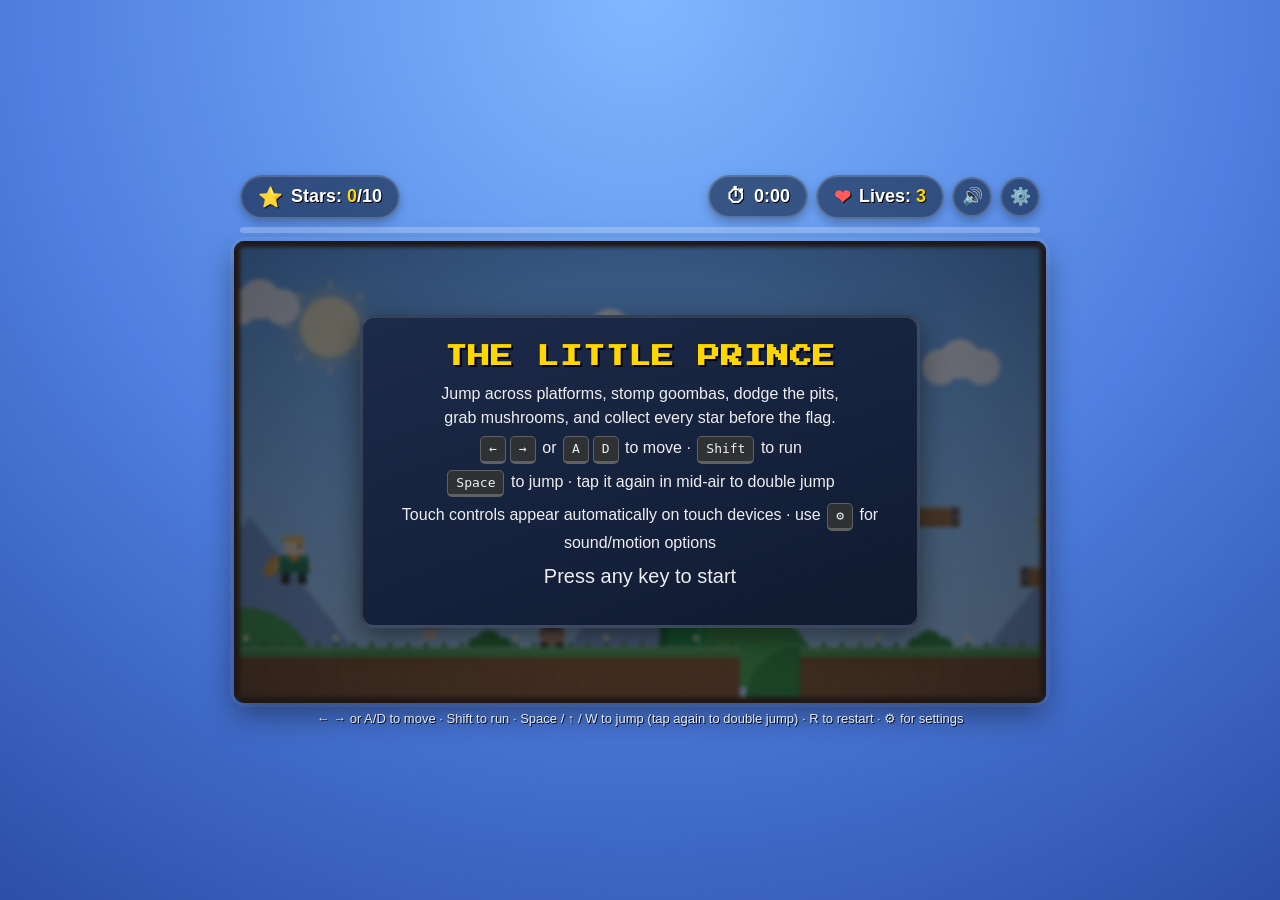
==== commit 88ff2ee7: "Fix settings/restart state desync and title-screen key guard; correct RUN_SPEED Round 4 of the panel" ====
--- a/mariominigame.html
+++ b/mariominigame.html
@@ -472,7 +472,7 @@
 let musicTimer = null;
 let musicStep = 0;
 function scheduleMusicStep() {
-  if (!audioCtx || settings.muted || gameState !== 'playing') return;
+  if (!audioCtx || settings.muted || gameState !== 'playing' || paused) return;
   tone(MUSIC_MELODY[musicStep % MUSIC_MELODY.length], 0.22, 'triangle', 0.05, null);
   tone(MUSIC_BASS[musicStep % MUSIC_BASS.length], 0.28, 'sine', 0.04, null);
   musicStep++;
@@ -526,7 +526,12 @@
 const GRAVITY = 0.6;
 const FRICTION = 0.8;
 const WALK_SPEED = 4;
-const RUN_SPEED = 7.5;
+// The horizontal accel/friction formula below converges to a geometric
+// steady-state of accel*FRICTION/(1-FRICTION); with the run accel (1.6) and
+// FRICTION (0.8) used there, that's exactly 6.4, so this is set to match
+// what's actually reachable rather than a higher number the physics can
+// never produce.
+const RUN_SPEED = 6.4;
 const JUMP_FORCE = -12.5;
 const DOUBLE_JUMP_FORCE = -10.5;
 const STOMP_OVERLAP_PX = 14;   // leniency (px) when checking if the player's feet were above an enemy's top before this frame's move, to count as a stomp rather than a side hit
@@ -563,13 +568,13 @@
   if (e.key === ' ') e.preventDefault();
 
   if (key === 'escape' && !settingsPanel.hidden) {
-    settingsPanel.hidden = true;
-    settingsBtn.setAttribute('aria-expanded', 'false');
+    closeSettings();
     settingsBtn.focus();
-    if (paused) { paused = false; startTimer(); }
-  }
-
-  if (gameState === 'title' && key !== 'r') {
+  }
+
+  // Guarded on settingsPanel.hidden so adjusting settings before the first
+  // play (or just closing them again) can never accidentally launch a run.
+  if (gameState === 'title' && key !== 'r' && settingsPanel.hidden) {
     startGame();
   }
 
@@ -607,6 +612,15 @@
 });
 
 // ===== Settings UI wiring =====
+// Single source of truth for closing the panel: every path that can close it
+// (Escape, the Close button, toggling it shut, and restart() forcing it shut)
+// goes through this so the paused flag and the panel's visible/ARIA state can
+// never drift apart from each other.
+function closeSettings() {
+  settingsPanel.hidden = true;
+  settingsBtn.setAttribute('aria-expanded', 'false');
+  if (paused) { paused = false; startTimer(); }
+}
 muteBtn.addEventListener('click', () => {
   ensureAudio();
   settings.muted = !settings.muted;
@@ -614,22 +628,18 @@
   applySettingsToUI();
 });
 settingsBtn.addEventListener('click', () => {
-  const willOpen = settingsPanel.hidden;
-  settingsPanel.hidden = !willOpen;
-  settingsBtn.setAttribute('aria-expanded', String(willOpen));
-  if (willOpen) {
+  if (settingsPanel.hidden) {
+    settingsPanel.hidden = false;
+    settingsBtn.setAttribute('aria-expanded', 'true');
     optReducedMotion.focus();
     if (gameState === 'playing' && !paused) { paused = true; stopTimer(); }
-  } else if (paused) {
-    paused = false;
-    startTimer();
+  } else {
+    closeSettings();
   }
 });
 closeSettingsBtn.addEventListener('click', () => {
-  settingsPanel.hidden = true;
-  settingsBtn.setAttribute('aria-expanded', 'false');
+  closeSettings();
   settingsBtn.focus();
-  if (paused) { paused = false; startTimer(); }
 });
 settingsPanel.addEventListener('keydown', e => {
   if (e.key !== 'Tab') return;
@@ -1114,7 +1124,7 @@
 }
 
 function restart() {
-  paused = false;
+  closeSettings(); // in case a restart is triggered while settings happens to be open
   checkpoints.forEach(cp => cp.reached = false);
   spawnPoint = { x: 40, y: 300 };
   player = createPlayer();
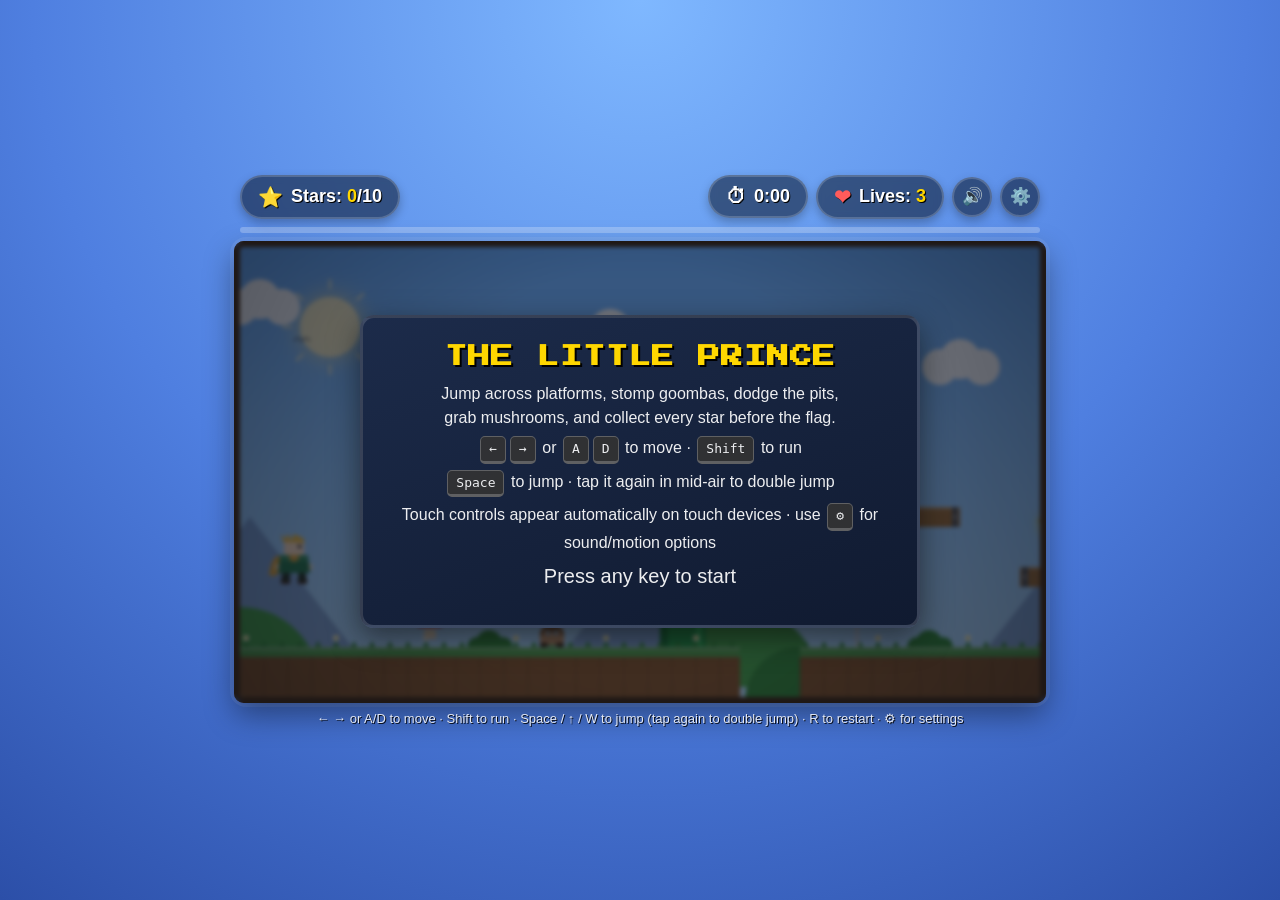
==== commit 3956ad0a: "Consolidate the settings-open guard into startGame(); fix Space-key a11y bug Round 5 of the panel fo" ====
--- a/mariominigame.html
+++ b/mariominigame.html
@@ -237,6 +237,7 @@
     justify-content: space-between;
     padding: 0 14px;
     pointer-events: none;
+    z-index: 3;
   }
   #touchControls[hidden] { display: none; }
   #touchControls .side { display: flex; gap: 12px; pointer-events: auto; }
@@ -551,7 +552,10 @@
 let restartArmTimeout = null;
 
 function startGame() {
-  if (gameState !== 'title') return;
+  // Checked here, once, so every entry point (keyboard, canvas/title click,
+  // touch jump button) is protected the same way without each call site
+  // having to remember to guard it separately.
+  if (gameState !== 'title' || !settingsPanel.hidden) return;
   gameState = 'playing';
   titleOverlay.classList.remove('visible');
   jumpKeyWasDown = true; // don't let the key that starts the game also count as a jump
@@ -565,16 +569,24 @@
 window.addEventListener('keydown', e => {
   const key = e.key.toLowerCase();
   keys[key] = true;
-  if (e.key === ' ') e.preventDefault();
+  // Only preventDefault while the game itself should consume Space (i.e.
+  // settings isn't open) - otherwise this blocks the browser's native
+  // Space-to-activate behavior on the settings dialog's own checkboxes and
+  // Close button, which is exactly backwards for an accessibility panel.
+  if (e.key === ' ' && settingsPanel.hidden) e.preventDefault();
 
   if (key === 'escape' && !settingsPanel.hidden) {
     closeSettings();
     settingsBtn.focus();
   }
 
-  // Guarded on settingsPanel.hidden so adjusting settings before the first
-  // play (or just closing them again) can never accidentally launch a run.
-  if (gameState === 'title' && key !== 'r' && settingsPanel.hidden) {
+  // startGame() itself checks settingsPanel.hidden, so this only needs to
+  // exclude the keys that have their own explicit handling here: 'r' (goes
+  // through restart() below) and 'escape' (just closed settings above -
+  // without this exclusion, the same keypress would close settings THEN
+  // immediately start a run, since settingsPanel.hidden is already true by
+  // the time this line runs).
+  if (gameState === 'title' && key !== 'r' && key !== 'escape') {
     startGame();
   }
 
@@ -1118,6 +1130,7 @@
   msgTitle.textContent = title;
   msgBody.textContent = body;
   msgOverlay.classList.add('visible');
+  restartBtn.focus();
 }
 function hideMessage() {
   msgOverlay.classList.remove('visible');
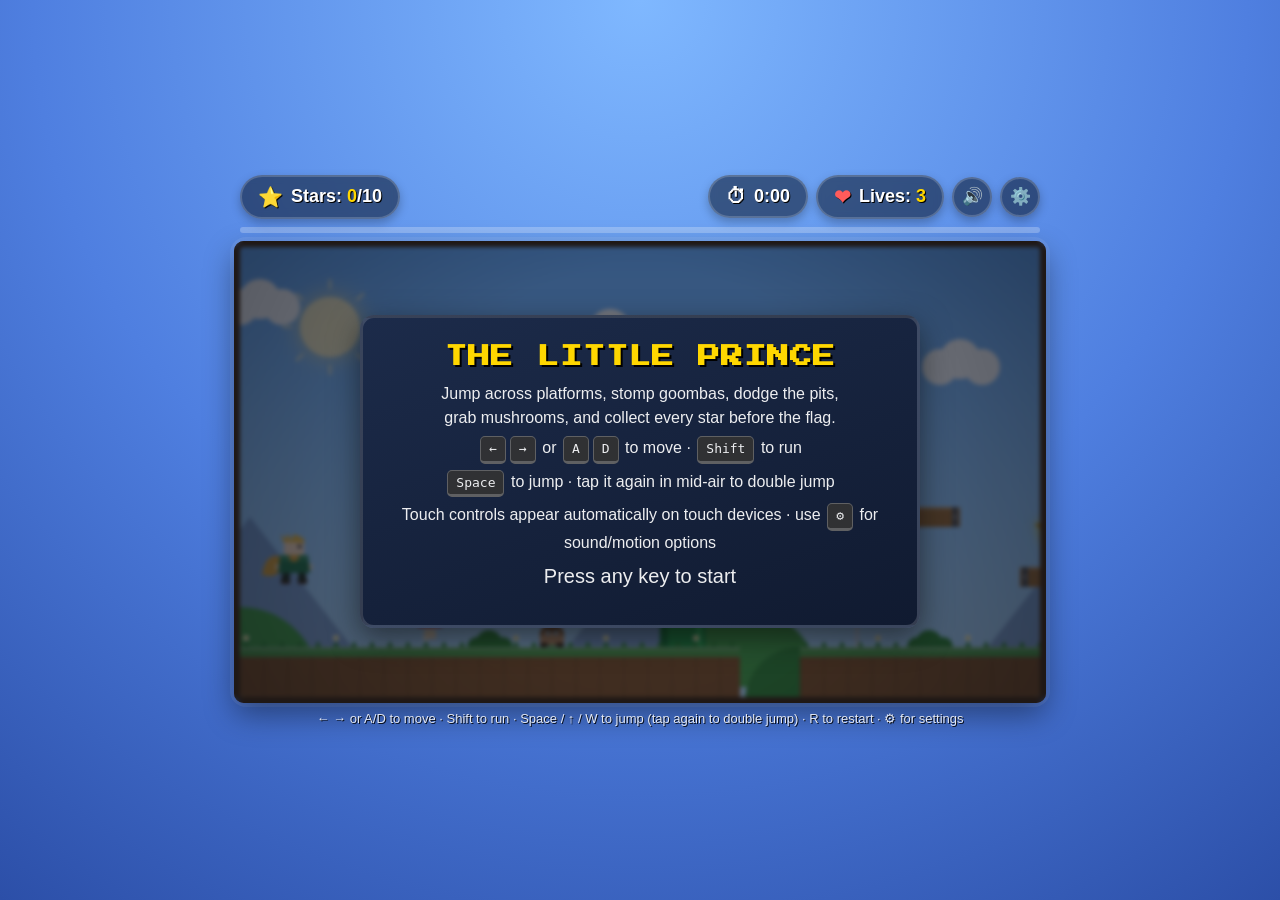
==== commit 2862e8c7: "Round 7: fix stray held-key leak into new runs; make settings a true a11y modal Two independent find" ====
--- a/mariominigame.html
+++ b/mariominigame.html
@@ -368,6 +368,9 @@
 const optVolume = document.getElementById('optVolume');
 const closeSettingsBtn = document.getElementById('closeSettingsBtn');
 const restartBtn = document.getElementById('restartBtn');
+const hudEl = document.getElementById('hud');
+const progressBarWrapEl = document.getElementById('progressBarWrap');
+const controlsEl = document.getElementById('controls');
 const touchControls = document.getElementById('touchControls');
 const btnLeft = document.getElementById('btnLeft');
 const btnRight = document.getElementById('btnRight');
@@ -558,6 +561,12 @@
   if (gameState !== 'title' || !settingsPanel.hidden) return;
   gameState = 'playing';
   titleOverlay.classList.remove('visible');
+  // Clears any stray held-key state from before the run started (e.g. a
+  // movement key still held from interacting with the title screen or
+  // settings), same idea as jumpKeyWasDown below but for every key -
+  // otherwise the player could take off moving the instant a run begins
+  // with no further keypress.
+  keys = {};
   jumpKeyWasDown = true; // don't let the key that starts the game also count as a jump
   ensureAudio();
   resetTimer();
@@ -630,8 +639,20 @@
 // never drift apart from each other.
 function closeSettings() {
   settingsPanel.hidden = true;
+  setBackgroundInert(false);
   settingsBtn.setAttribute('aria-expanded', 'false');
   if (paused) { paused = false; startTimer(); }
+}
+// Marks everything outside the settings dialog `inert` while it's open, so
+// it's a real accessibility-tree modal (screen-reader browse-mode users
+// can't wander into background content) rather than just visually/
+// keyboard-Tab blocked. Removed again before focus returns to settingsBtn
+// on close.
+function setBackgroundInert(on) {
+  [hudEl, progressBarWrapEl, canvas, touchControls, toastEl, titleOverlay, msgOverlay, controlsEl].forEach(el => {
+    if (!el) return;
+    if (on) el.setAttribute('inert', ''); else el.removeAttribute('inert');
+  });
 }
 muteBtn.addEventListener('click', () => {
   ensureAudio();
@@ -642,6 +663,7 @@
 settingsBtn.addEventListener('click', () => {
   if (settingsPanel.hidden) {
     settingsPanel.hidden = false;
+    setBackgroundInert(true);
     settingsBtn.setAttribute('aria-expanded', 'true');
     optReducedMotion.focus();
     if (gameState === 'playing' && !paused) { paused = true; stopTimer(); }
@@ -1138,6 +1160,7 @@
 
 function restart() {
   closeSettings(); // in case a restart is triggered while settings happens to be open
+  keys = {}; // same rationale as in startGame() - don't carry stray held keys into the new run
   checkpoints.forEach(cp => cp.reached = false);
   spawnPoint = { x: 40, y: 300 };
   player = createPlayer();
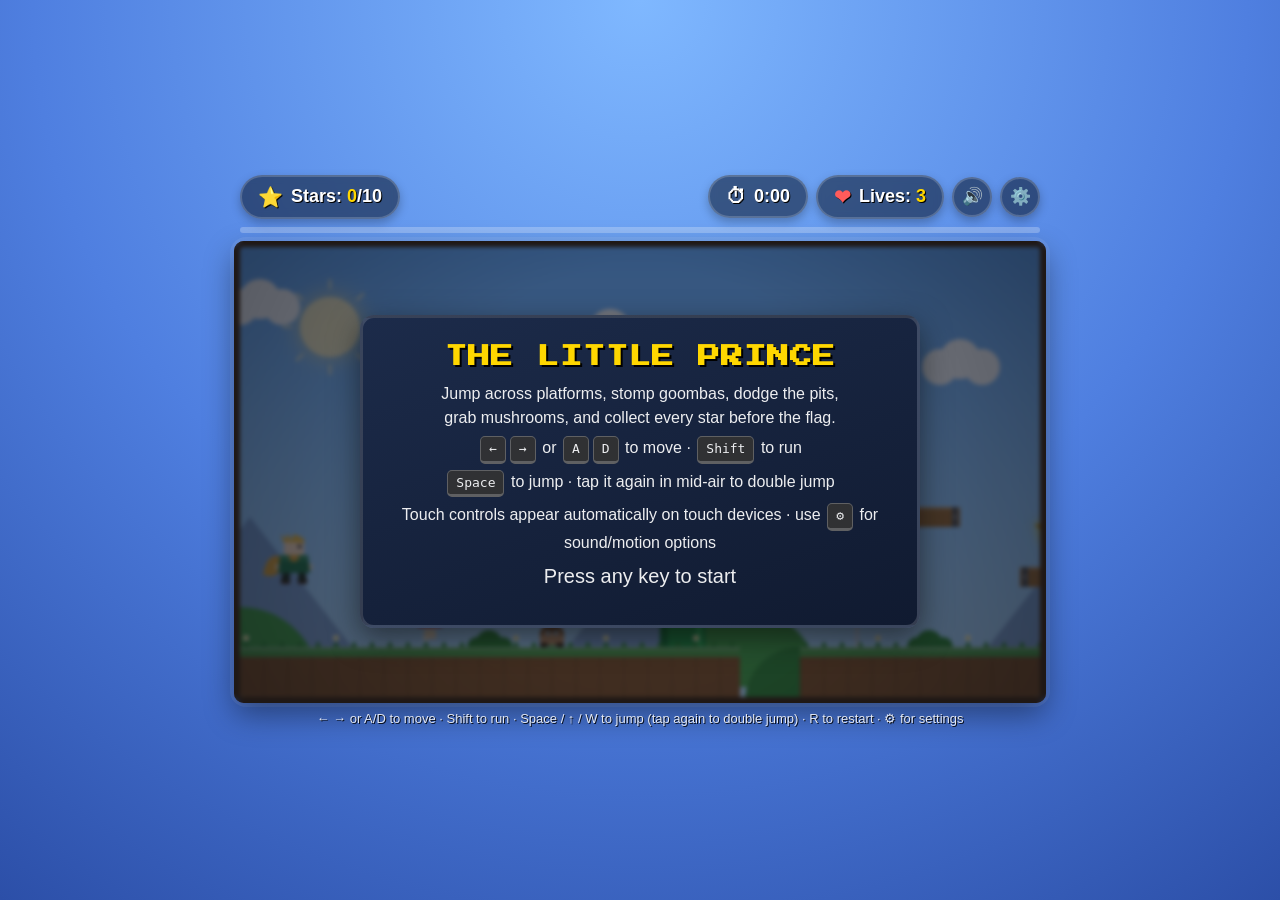
==== commit 331d67cc: "Round 8: fix 6 confirmed bugs from round-7 4-panel review + 3 quick wins All four independent paneli" ====
--- a/mariominigame.html
+++ b/mariominigame.html
@@ -123,6 +123,10 @@
     background: rgba(5, 10, 25, 0.55);
     border-radius: 10px;
     backdrop-filter: blur(2px);
+    /* Above touchControls (3) and toast (4) so the title/game-over card is
+       never visually obscured by them on touch devices, but below the
+       settings dialog (6) since that opens on top of any of these. */
+    z-index: 5;
   }
   .overlay.visible { display: flex; }
   .card {
@@ -330,7 +334,7 @@
         <p class="best" id="bestLine" style="display:none;"></p>
       </div>
     </div>
-    <div id="msgOverlay" class="overlay">
+    <div id="msgOverlay" class="overlay" role="dialog" aria-modal="true" aria-labelledby="msgTitle" aria-describedby="msgBody">
       <div class="card">
         <h1 id="msgTitle">GAME OVER</h1>
         <p id="msgBody"></p>
@@ -575,6 +579,12 @@
   announce('Game started.');
 }
 
+// Keys that must never be treated as "press any key to start" on the title
+// screen: they're either pure navigation/modifier keys a keyboard user needs
+// to reach the mute/settings buttons (Tab and friends), or keys with their
+// own explicit handling elsewhere in this listener (r, escape).
+const NON_START_KEYS = new Set(['r', 'escape', 'tab', 'shift', 'control', 'alt', 'meta', 'capslock', 'contextmenu']);
+
 window.addEventListener('keydown', e => {
   const key = e.key.toLowerCase();
   keys[key] = true;
@@ -590,16 +600,22 @@
   }
 
   // startGame() itself checks settingsPanel.hidden, so this only needs to
-  // exclude the keys that have their own explicit handling here: 'r' (goes
-  // through restart() below) and 'escape' (just closed settings above -
-  // without this exclusion, the same keypress would close settings THEN
-  // immediately start a run, since settingsPanel.hidden is already true by
-  // the time this line runs).
-  if (gameState === 'title' && key !== 'r' && key !== 'escape') {
+  // exclude NON_START_KEYS (see above) plus Enter/Space specifically when
+  // they're aimed at a focused button (their native activation keys) -
+  // otherwise Tabbing to the mute/settings buttons, or activating one with
+  // Enter/Space, would ALSO start the run as a side effect of the same
+  // keystroke. Deliberately narrow (not "any key while a button has focus"):
+  // a button keeping focus after being activated shouldn't then block an
+  // unrelated key like an arrow from starting the game on the next press.
+  const isButtonActivationKey = (key === 'enter' || key === ' ') && e.target && e.target.tagName === 'BUTTON';
+  if (gameState === 'title' && !NON_START_KEYS.has(key) && !isButtonActivationKey) {
     startGame();
   }
 
-  if (key === 'r') {
+  // Gated behind settingsPanel.hidden, matching Escape/Space above - R must
+  // not be able to force-close the settings modal and restart from inside
+  // what's supposed to be a fully input-trapped dialog.
+  if (key === 'r' && settingsPanel.hidden) {
     if (gameState === 'playing') {
       // Restarting mid-run wipes lives/stars/time, so require a second press
       // within a short window instead of restarting on a single stray keypress.
@@ -623,6 +639,12 @@
   }
 });
 window.addEventListener('keyup', e => keys[e.key.toLowerCase()] = false);
+// A key held down when the window/tab loses focus (e.g. alt-tabbing away)
+// never gets a matching keyup, so without this it would stay "held" in the
+// `keys` map indefinitely and keep moving the player with nobody touching
+// the keyboard. Mirrors the same stray-key concern startGame()/restart()
+// already guard against, but for focus loss during an ongoing run.
+window.addEventListener('blur', () => { keys = {}; });
 canvas.addEventListener('click', () => {
   if (gameState === 'title') startGame();
 });
@@ -643,13 +665,27 @@
   settingsBtn.setAttribute('aria-expanded', 'false');
   if (paused) { paused = false; startTimer(); }
 }
+// Elements that sit outside every modal overlay this game has (the settings
+// panel and the win/game-over message card) - shared by both of the
+// inert-toggling helpers below so they can't drift out of sync with each
+// other as new background elements get added.
+const MODAL_BACKGROUND_ELS = [hudEl, progressBarWrapEl, canvas, touchControls, toastEl, controlsEl];
 // Marks everything outside the settings dialog `inert` while it's open, so
 // it's a real accessibility-tree modal (screen-reader browse-mode users
 // can't wander into background content) rather than just visually/
 // keyboard-Tab blocked. Removed again before focus returns to settingsBtn
 // on close.
 function setBackgroundInert(on) {
-  [hudEl, progressBarWrapEl, canvas, touchControls, toastEl, titleOverlay, msgOverlay, controlsEl].forEach(el => {
+  [...MODAL_BACKGROUND_ELS, titleOverlay, msgOverlay].forEach(el => {
+    if (!el) return;
+    if (on) el.setAttribute('inert', ''); else el.removeAttribute('inert');
+  });
+}
+// Same idea as setBackgroundInert(), but for the win/game-over message card:
+// makes it a true accessibility-tree modal too (msgOverlay stays out of the
+// inert set here since it's the dialog itself, not part of its background).
+function setBackgroundInertForMessage(on) {
+  [...MODAL_BACKGROUND_ELS, titleOverlay].forEach(el => {
     if (!el) return;
     if (on) el.setAttribute('inert', ''); else el.removeAttribute('inert');
   });
@@ -745,6 +781,11 @@
   { x: 1310, y: 280, w: 70, h: 16, moving: true, axis: 'y', min: 230, max: 330, speed: 0.9, dir: 1 },
 ];
 
+// Snapshot of each moving platform's authored starting position, so restart()
+// can put it back exactly where the level defines it rather than wherever it
+// happened to have drifted to at the moment of restart.
+const movingPlatformStart = platforms.filter(p => p.moving).map(p => ({ p, y: p.y, dir: p.dir }));
+
 // Gaps (pits) - defined as x ranges where there's no ground so falling = death
 const pits = [
   { x1: 500, x2: 560 },
@@ -889,6 +930,7 @@
     if (!p.moving) continue;
     if (p.axis === 'y') {
       const prevPY = p.y;
+      p.prevY = prevPY; // read by update()'s landing check below
       p.y += p.dir * p.speed * dt;
       if (p.y <= p.min) { p.y = p.min; p.dir = 1; }
       if (p.y >= p.max) { p.y = p.max; p.dir = -1; }
@@ -985,8 +1027,17 @@
   player.y += player.vy * dt;
   for (const p of platforms) {
     if (rectsOverlap(player, p)) {
-      const wasAbove = prevY + player.h <= p.y;
-      const wasBelow = prevY >= p.y + p.h;
+      // For a platform that moved this frame, compare against where it WAS
+      // before its own move rather than where it ended up: updateMovingPlatforms()
+      // already ran this frame (line ~910, before player movement), so a
+      // platform moving upward has already "consumed" some of its own gap to
+      // the player before we ever check who approached whom. Using its
+      // post-move position here would make the approach check stricter than
+      // it should be and can miss a legitimate landing entirely - the player
+      // falls straight through a platform rising to meet them.
+      const refY = (p.moving && p.axis === 'y' && p.prevY !== undefined) ? p.prevY : p.y;
+      const wasAbove = prevY + player.h <= refY;
+      const wasBelow = prevY >= refY + p.h;
       if (player.vy > 0 && wasAbove) {
         player.y = p.y - player.h;
         player.vy = 0;
@@ -1046,9 +1097,15 @@
     }
   }
 
-  // Checkpoints - move the respawn point forward once touched
+  // Checkpoints - move the respawn point forward once touched. Hit-tested
+  // against a full-height sensor column (not the short drawn flagpole rect)
+  // since a normal running jump clears the preceding pit well above the
+  // pole's own height and would otherwise sail over it unnoticed - the
+  // sensor only needs to catch any horizontal pass through the pole's x
+  // position, regardless of how high the player is at that moment.
   for (const cp of checkpoints) {
-    if (!cp.reached && rectsOverlap(player, cp)) {
+    const sensor = { x: cp.x - 10, y: 0, w: cp.w + 20, h: GROUND_Y };
+    if (!cp.reached && rectsOverlap(player, sensor)) {
       cp.reached = true;
       spawnPoint = { x: cp.x, y: 300 };
       SFX.checkpoint();
@@ -1152,16 +1209,26 @@
   msgTitle.textContent = title;
   msgBody.textContent = body;
   msgOverlay.classList.add('visible');
+  setBackgroundInertForMessage(true);
   restartBtn.focus();
 }
 function hideMessage() {
   msgOverlay.classList.remove('visible');
-}
+  setBackgroundInertForMessage(false);
+}
+// restartBtn is the only focusable element inside the message card, so
+// trapping Tab here just means it never leaves - keeps a screen-reader or
+// keyboard user from tabbing out into the (inert, but still worth not
+// relying on that alone for) background while the card is up.
+msgOverlay.addEventListener('keydown', e => {
+  if (e.key === 'Tab') { e.preventDefault(); restartBtn.focus(); }
+});
 
 function restart() {
   closeSettings(); // in case a restart is triggered while settings happens to be open
   keys = {}; // same rationale as in startGame() - don't carry stray held keys into the new run
   checkpoints.forEach(cp => cp.reached = false);
+  movingPlatformStart.forEach(({ p, y, dir }) => { p.y = y; p.dir = dir; p.prevY = undefined; });
   spawnPoint = { x: 40, y: 300 };
   player = createPlayer();
   stars.forEach(s => s.taken = false);
@@ -1676,7 +1743,10 @@
   mushrooms.forEach(m => drawMushroom(m.x, m.y, m.taken));
   drawEnemies();
   drawGoalFlag();
-  if (player.invuln <= 0 || Math.floor(t / 80) % 2 === 0) drawPlayer();
+  // Unlike every other animated effect in this file, this flicker didn't
+  // check reducedMotion - a fast flash is exactly the kind of thing that
+  // setting exists to suppress, so when it's on just draw the player solidly.
+  if (player.invuln <= 0 || settings.reducedMotion || Math.floor(t / 80) % 2 === 0) drawPlayer();
   drawParticles();
   drawHUDVignette();
   updateTimerDisplay();
